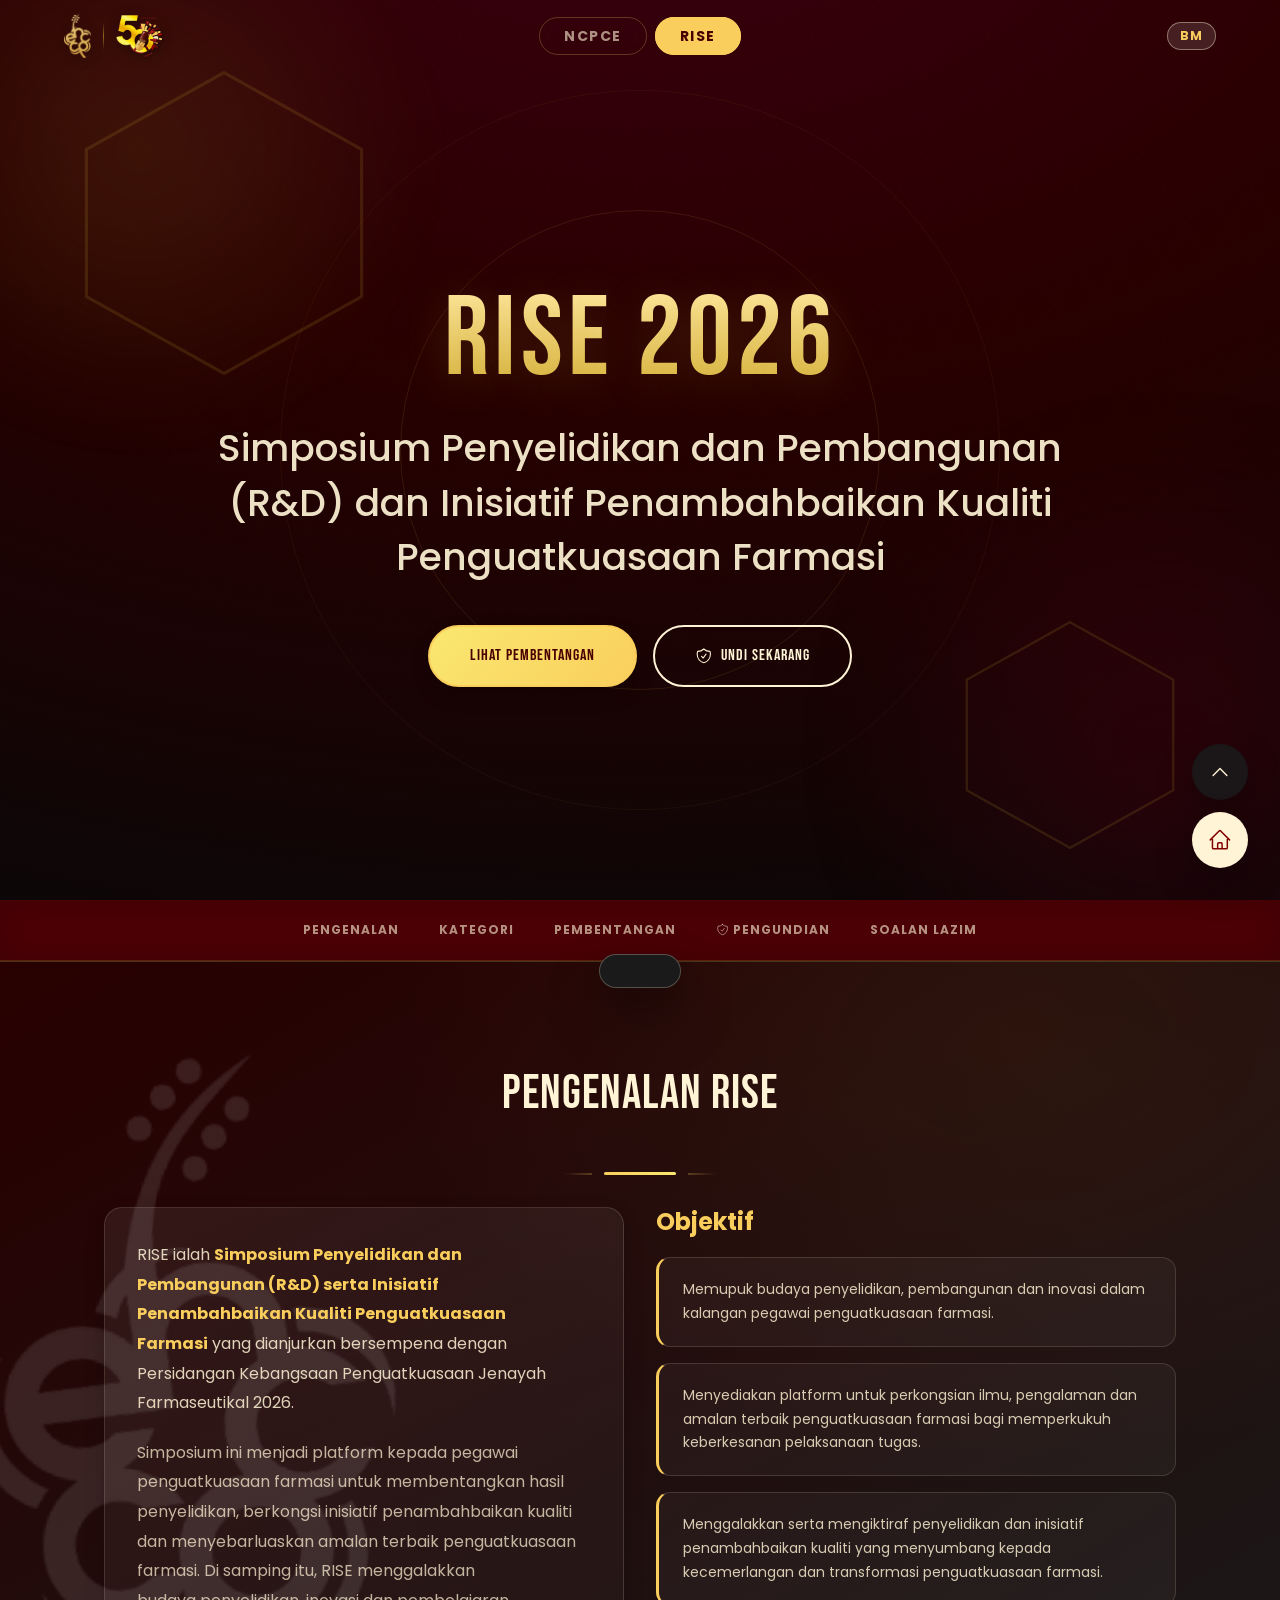
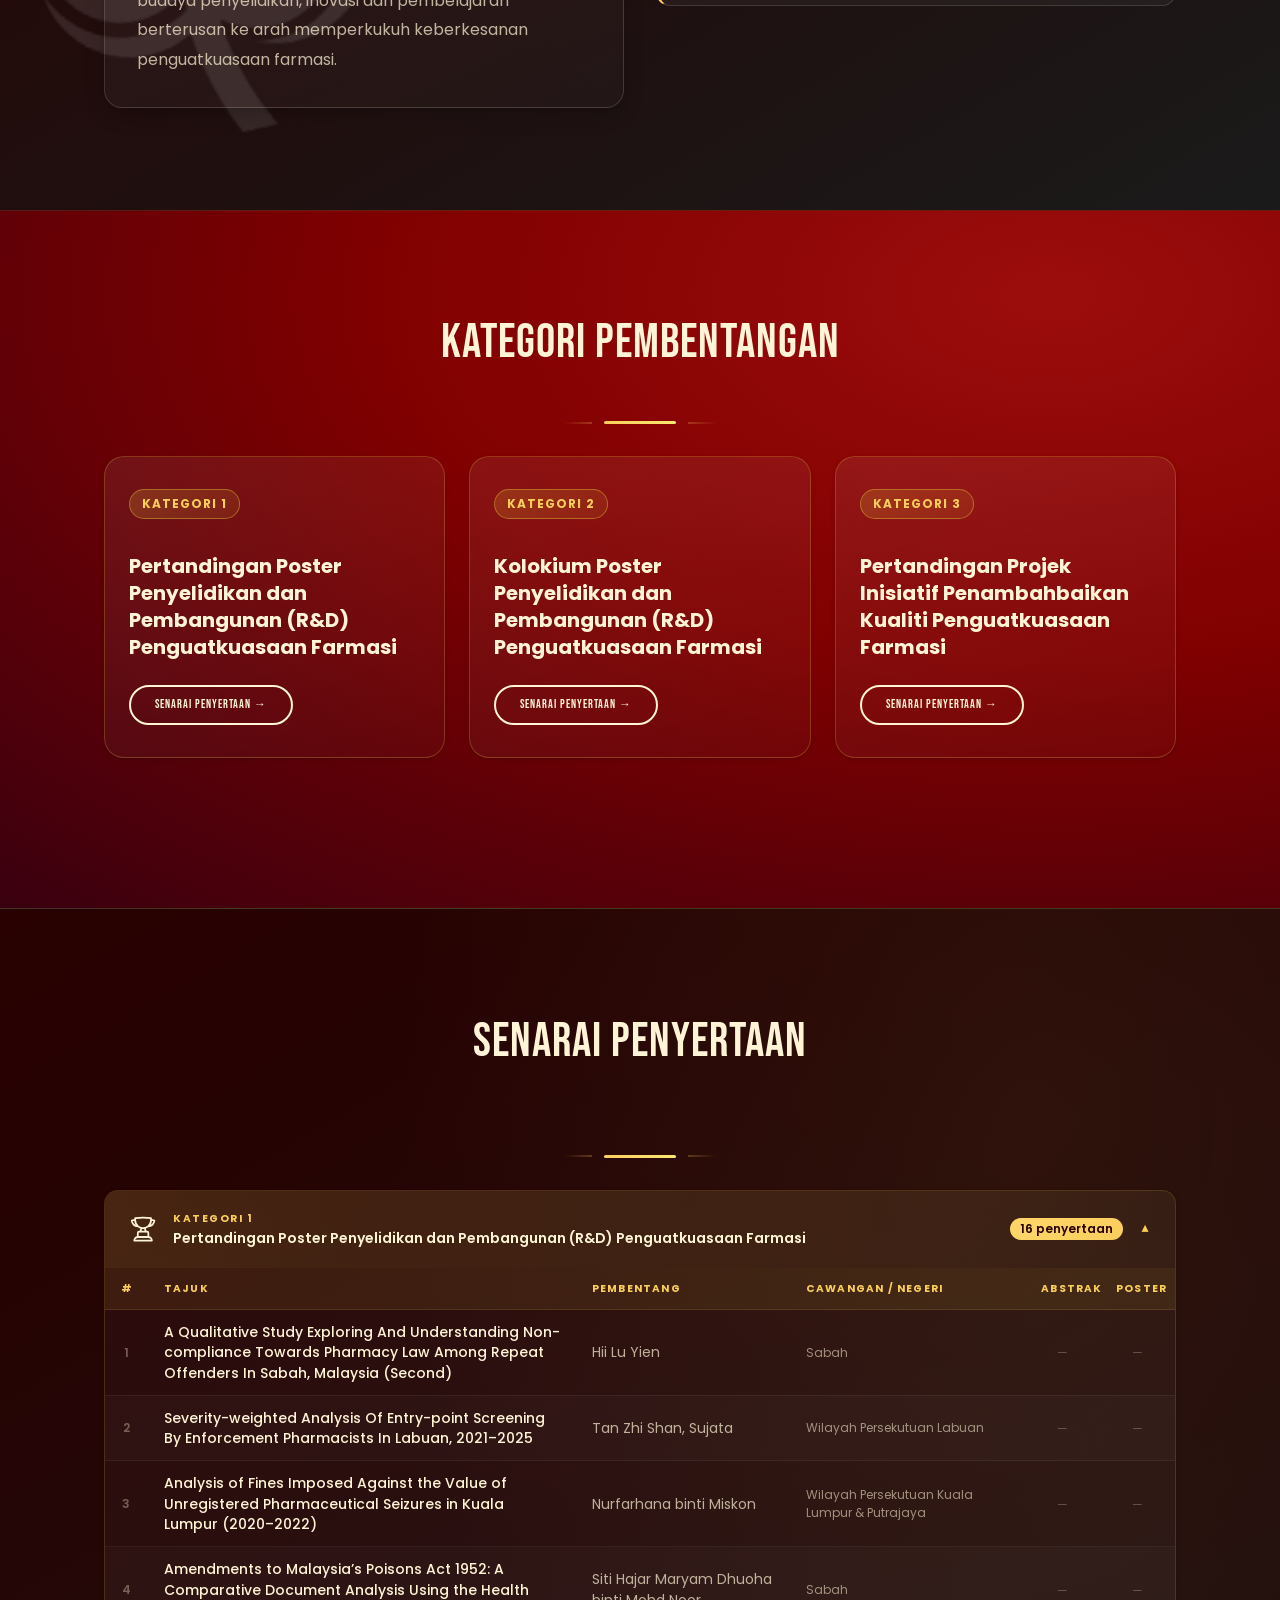
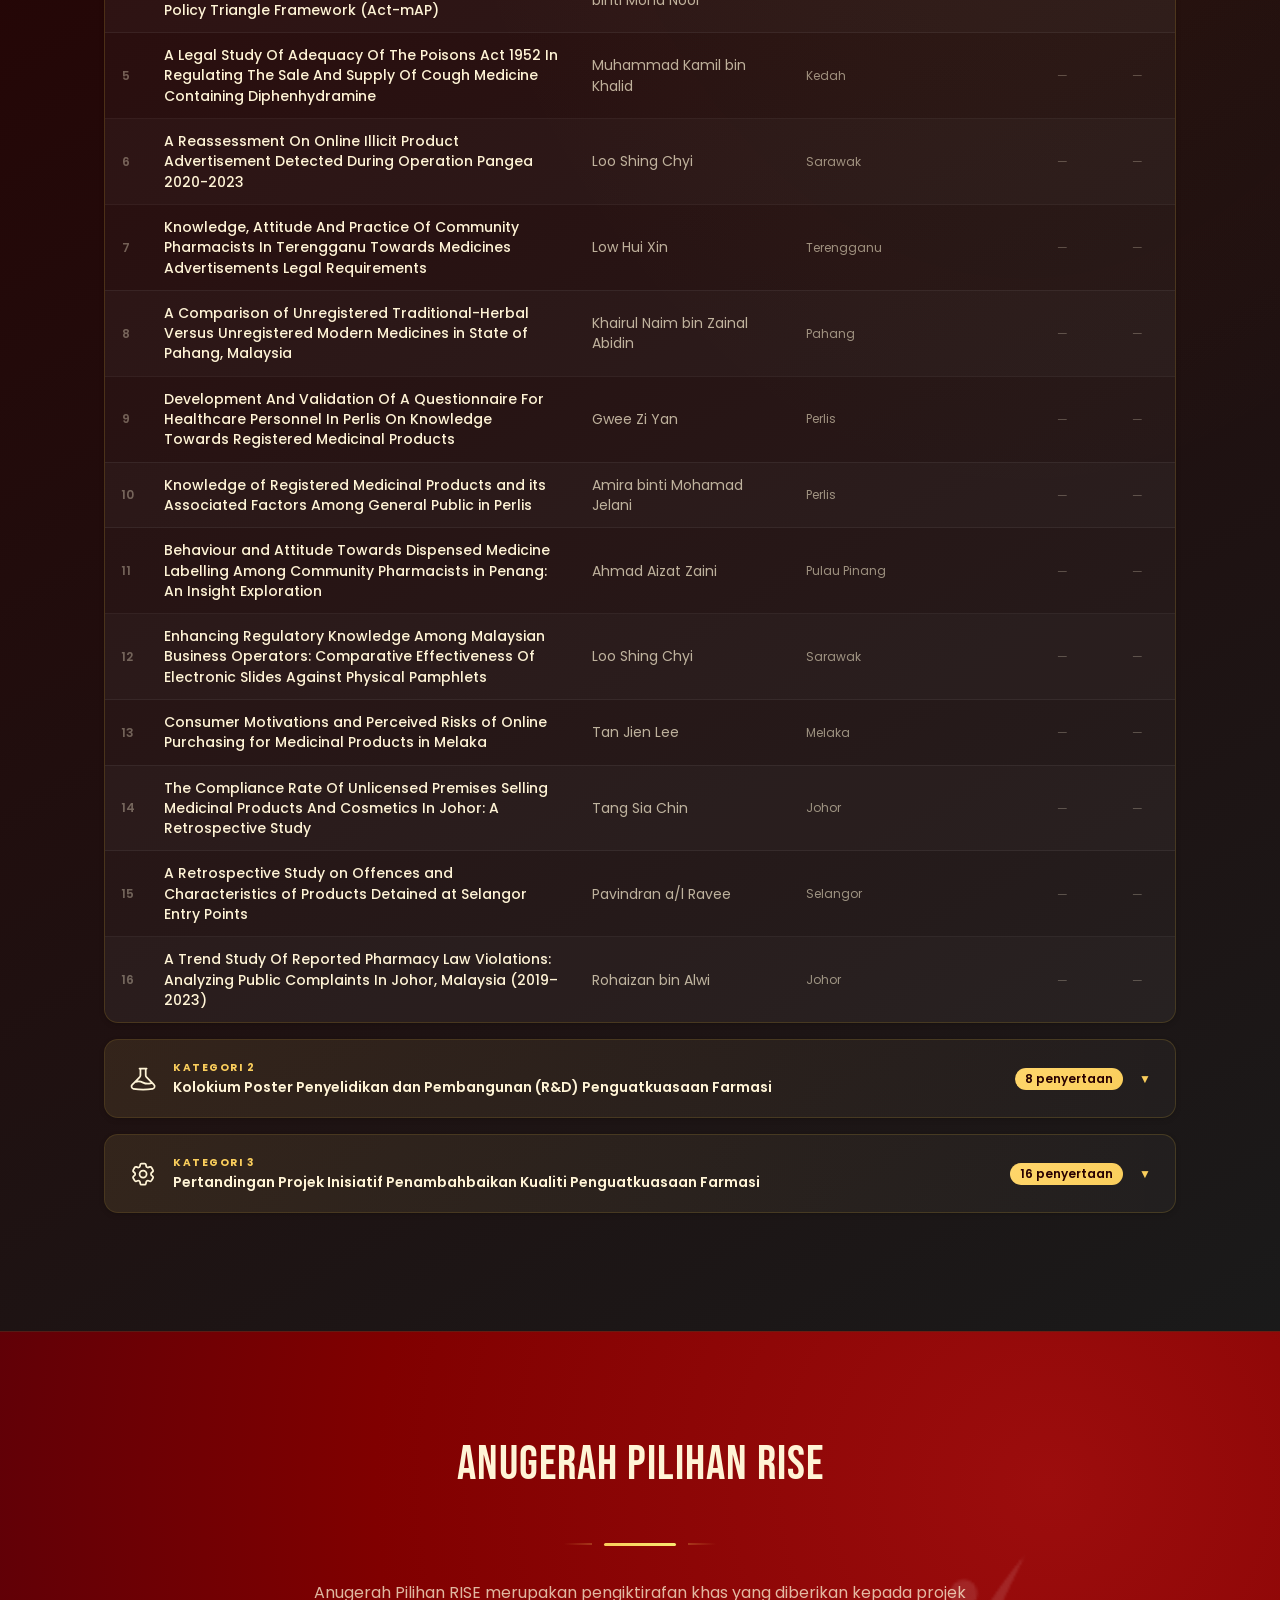
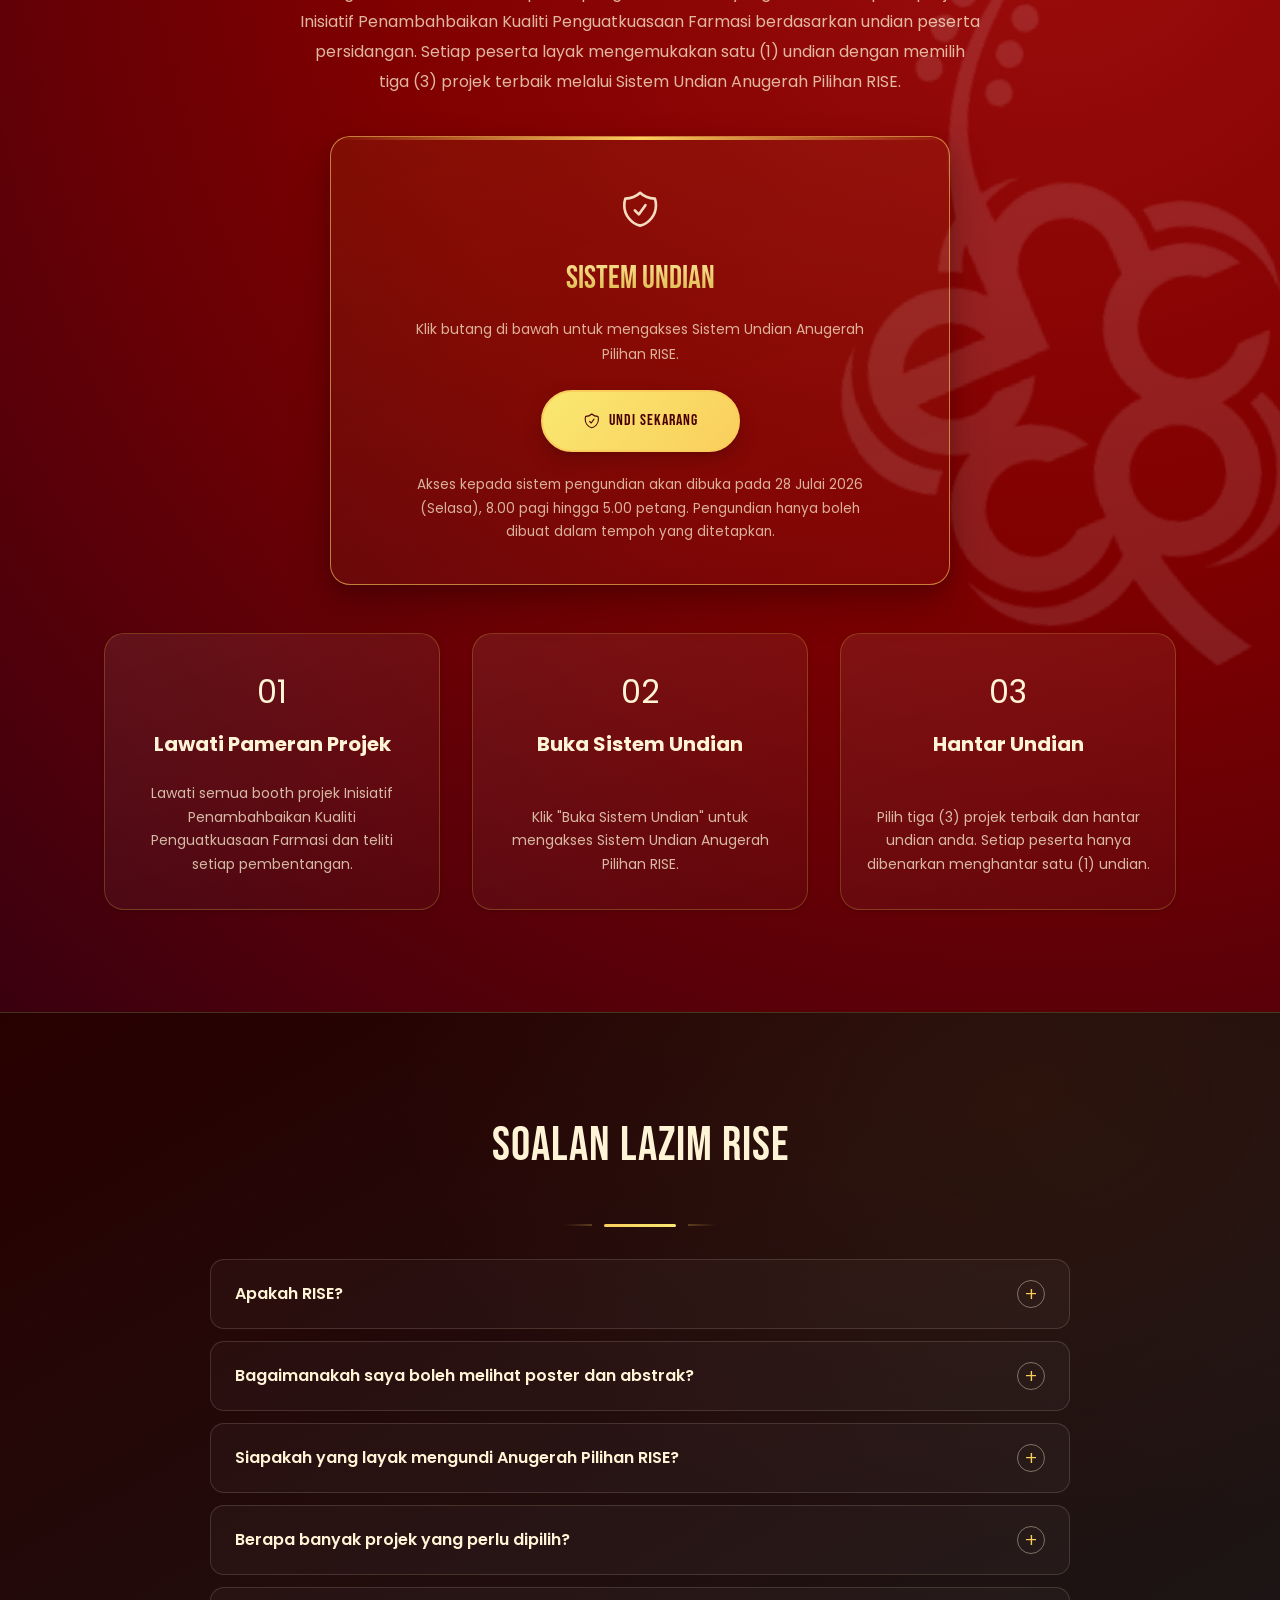
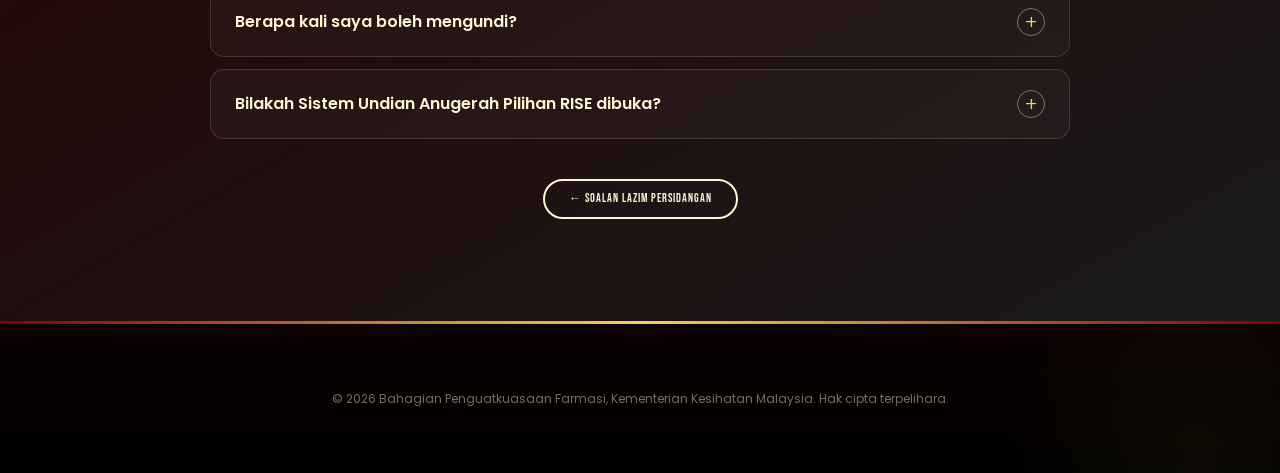
==== rise.html @ 78a0319c "fix(p0): MYT-anchored countdown, config-gated sections, resilient boot with no-JS fallback, absolute" ====
<!DOCTYPE html>
<html lang="ms" data-active-lang="ms" class="no-js">
<head>
  <meta charset="UTF-8">
  <!-- Remove the no-js marker immediately — CSS uses .no-js to force
       reveal-on-scroll content visible when JavaScript never runs. -->
  <script>document.documentElement.classList.remove('no-js');</script>
  <meta name="viewport" content="width=device-width, initial-scale=1.0">
  <meta name="description" content="RISE — Simposium Penyelidikan dan Pembangunan (R&D) dan Inisiatif Penambahbaikan Kualiti Penguatkuasaan Farmasi. Portal rasmi penyertaan poster, kolokium dan QIP bagi PKPJF 2026.">
  <meta name="theme-color" content="#280000">

  <!-- Open Graph -->
  <meta property="og:type"        content="website">
  <meta property="og:title"       content="RISE Symposium 2026 — PKPJF">
  <meta property="og:description" content="R&D and Quality Improvement Initiatives Symposium for Pharmacy Enforcement — Persidangan Kebangsaan Penguatkuasaan Jenayah Farmaseutikal 2026">
  <!-- og:image / og:url MUST be absolute URLs (relative paths are ignored
       by WhatsApp / Facebook / Telegram scrapers). -->
  <meta property="og:image"       content="https://kanuar2512.github.io/ncpce2026/assets/img/og-image.jpg">
  <meta property="og:image:width" content="1200">
  <meta property="og:image:height" content="630">
  <meta property="og:url"         content="https://kanuar2512.github.io/ncpce2026/rise.html">

  <!-- Bilingual page title -->
  <title
    data-title-ms="RISE Symposium 2026 | PKPJF — Penguatkuasaan Jenayah Farmaseutikal"
    data-title-en="RISE Symposium 2026 | PKPJF — Pharmaceutical Crime Enforcement"
  >RISE Symposium 2026 | PKPJF</title>

  <link rel="preconnect" href="https://fonts.googleapis.com">
  <link rel="preconnect" href="https://fonts.gstatic.com" crossorigin>
  <link rel="stylesheet" href="assets/css/main.css?v=4">
  <link rel="icon" type="image/png" href="assets/img/logo.png">

  <!-- RISE-specific styles are consolidated in main.css (section 29) -->
</head>

<body>

<!-- ============================================================
     NAVIGATION (same as index.html)
     ============================================================ -->
<header>
  <nav class="navbar" id="navbar" role="navigation" aria-label="Navigasi utama">
    <div class="navbar__inner">

      <a href="index.html" class="navbar__brand" aria-label="Persidangan Penguatkuasaan Jenayah Farmaseutikal &amp; Jubli Emas 50 Tahun Penguatkuasaan Farmasi — kembali ke laman utama">
        <img class="navbar__logo navbar__logo--conf" src="assets/img/logo-persidangan-gold.png" alt="Logo Persidangan Penguatkuasaan Jenayah Farmaseutikal">
        <span class="navbar__brand-sep" aria-hidden="true"></span>
        <img class="navbar__logo navbar__logo--jubli" src="assets/img/logo-50tahun-mark.png" alt="Logo Jubli Emas 50 Tahun Penguatkuasaan Farmasi">
      </a>

      <!-- Two top-level tabs — RISE active -->
      <ul class="navbar__links navbar__tabs" role="list">
        <li>
          <a href="index.html" class="nav-tab" id="tab-conference">NCPCE</a>
        </li>
        <li>
          <a href="rise.html" class="nav-tab nav-tab--active nav-rise" id="tab-rise">RISE</a>
        </li>
      </ul>

      <div class="navbar__controls">
        <button class="lang-toggle" aria-label="Tukar ke Bahasa Inggeris">
          <span class="lang-toggle__active-ms" style="color:var(--clr-gold)">BM</span>
          <span class="lang-toggle__separator">/</span>
          <span class="lang-toggle__active-en">EN</span>
        </button>
        <button
          class="navbar__hamburger"
          id="hamburger"
          aria-label="Buka menu"
          aria-expanded="false"
          aria-controls="nav-drawer"
        >
          <span></span><span></span><span></span>
        </button>
      </div>

    </div>
  </nav>

  <!-- Mobile Drawer -->
  <div class="navbar__drawer" id="nav-drawer" role="menu">
    <a href="index.html" role="menuitem">
      ← <span data-lang="ms">Laman Utama Persidangan</span>
      <span data-lang="en">Main Conference Site</span>
    </a>
    <a href="#rise-intro" role="menuitem">
      <span data-lang="ms">Pengenalan</span>
      <span data-lang="en">Overview</span>
    </a>
    <a href="#rise-categories" role="menuitem">
      <span data-lang="ms">Kategori</span>
      <span data-lang="en">Categories</span>
    </a>
    <a href="#rise-gallery" role="menuitem">
      <span data-lang="ms">Pembentangan</span>
      <span data-lang="en">Presentations</span>
    </a>
    <a href="#rise-faq" role="menuitem">
      <span data-lang="ms">Soalan Lazim</span>
      <span data-lang="en">FAQ</span>
    </a>
    <a href="#rise-voting" role="menuitem">
      <span data-lang="ms">Pengundian</span>
      <span data-lang="en">Voting</span>
    </a>

    <button class="lang-toggle" style="align-self:flex-start; margin-top:0.5rem;">
      <span class="lang-toggle__active-ms" style="color:var(--clr-gold)">BM</span>
      <span class="lang-toggle__separator">/</span>
      <span class="lang-toggle__active-en">EN</span>
    </button>
  </div>
</header>

<main>

<!-- ============================================================
     RISE HERO
     ============================================================ -->
<section class="rise-hero" id="rise-home" aria-label="RISE Symposium">

  <!-- Cinematic animated background (decorative) -->
  <div class="hero__fx" aria-hidden="true">
    <div class="fx-glow fx-glow--a"></div>
    <div class="fx-glow fx-glow--b"></div>
    <div class="fx-mesh"></div>
    <svg class="fx-hex fx-hex--1" viewBox="0 0 100 100"><polygon points="50,3 93,27 93,73 50,97 7,73 7,27"/></svg>
    <svg class="fx-hex fx-hex--2" viewBox="0 0 100 100"><polygon points="50,3 93,27 93,73 50,97 7,73 7,27"/></svg>
    <div class="fx-particles">
      <span></span><span></span><span></span><span></span><span></span><span></span>
      <span></span><span></span><span></span><span></span><span></span><span></span>
    </div>
  </div>

  <div class="reveal">

    <!-- RISE title -->
    <h1 class="rise-hero__title">RISE 2026</h1>

    <!-- Full symposium name (prominent subheading) -->
    <p class="rise-hero__conf">
      <span data-lang="ms">Simposium Penyelidikan dan Pembangunan (R&amp;D) dan Inisiatif Penambahbaikan Kualiti Penguatkuasaan Farmasi</span>
      <span data-lang="en">R&amp;D and Quality Improvement Initiatives Symposium for Pharmacy Enforcement</span>
    </p>

    <!-- CTA buttons -->
    <div class="hero__cta">
      <a href="#rise-gallery" class="btn btn--gold">
        <span data-lang="ms">Lihat Pembentangan</span>
        <span data-lang="en">View Presentations</span>
      </a>
      <a href="#rise-voting" class="btn btn--outline">
        <svg class="hicon" viewBox="0 0 24 24" fill="none" stroke="currentColor" stroke-width="1.5" stroke-linecap="round" stroke-linejoin="round" aria-hidden="true" focusable="false"><path d="M9 12.75L11.25 15 15 9.75m-3-7.036A11.959 11.959 0 013.598 6 11.99 11.99 0 003 9.749c0 5.592 3.824 10.29 9 11.623 5.176-1.332 9-6.03 9-11.622 0-1.31-.21-2.571-.598-3.751h-.152c-3.196 0-6.1-1.248-8.25-3.285z"/></svg>
        <span data-lang="ms">Undi Sekarang</span>
        <span data-lang="en">Vote Now</span>
      </a>
    </div>
  </div>

</section>


<!-- ============================================================
     RISE SUB-NAVIGATION
     ============================================================ -->
<nav class="rise-subnav" aria-label="RISE navigation">
  <div class="rise-subnav__progress" id="rise-progress" aria-hidden="true"></div>
  <a href="#rise-intro">
    <span data-lang="ms">Pengenalan</span>
    <span data-lang="en">Overview</span>
  </a>
  <a href="#rise-categories">
    <span data-lang="ms">Kategori</span>
    <span data-lang="en">Categories</span>
  </a>
  <a href="#rise-gallery">
    <span data-lang="ms">Pembentangan</span>
    <span data-lang="en">Presentations</span>
  </a>
  <a href="#rise-voting">
    <svg class="hicon" viewBox="0 0 24 24" fill="none" stroke="currentColor" stroke-width="1.5" stroke-linecap="round" stroke-linejoin="round" aria-hidden="true" focusable="false"><path d="M9 12.75L11.25 15 15 9.75m-3-7.036A11.959 11.959 0 013.598 6 11.99 11.99 0 003 9.749c0 5.592 3.824 10.29 9 11.623 5.176-1.332 9-6.03 9-11.622 0-1.31-.21-2.571-.598-3.751h-.152c-3.196 0-6.1-1.248-8.25-3.285z"/></svg>
    <span data-lang="ms">Pengundian</span>
    <span data-lang="en">Voting</span>
  </a>
  <a href="#rise-faq">
    <span data-lang="ms">Soalan Lazim</span>
    <span data-lang="en">FAQ</span>
  </a>
</nav>




<!-- ============================================================
     SECTION 1 — ABOUT RISE
     ============================================================ -->
<section id="rise-intro" class="section bg-rise" aria-labelledby="rise-intro-heading">
  <div class="container">

    <h2 class="section-title" id="rise-intro-heading">
      <span data-lang="ms">Pengenalan RISE</span>
      <span data-lang="en">RISE Overview</span>
    </h2>
    <div class="divider"></div>

    <div class="grid-2 reveal rise-intro">

      <div class="rise-intro__lead">
        <p class="rise-intro__text">
          <span data-lang="ms">RISE ialah <strong>Simposium Penyelidikan dan Pembangunan (R&amp;D) serta Inisiatif Penambahbaikan Kualiti Penguatkuasaan Farmasi</strong> yang dianjurkan bersempena dengan Persidangan Kebangsaan Penguatkuasaan Jenayah Farmaseutikal 2026.</span>
          <span data-lang="en">RISE is the <strong>Research &amp; Development (R&amp;D) and Quality Improvement Initiatives Symposium for Pharmacy Enforcement</strong>, organised in conjunction with the National Conference on Pharmaceutical Crime Enforcement 2026.</span>
        </p>
        <p class="rise-intro__text rise-intro__text--muted">
          <span data-lang="ms">Simposium ini menjadi platform kepada pegawai penguatkuasaan farmasi untuk membentangkan hasil penyelidikan, berkongsi inisiatif penambahbaikan kualiti dan menyebarluaskan amalan terbaik penguatkuasaan farmasi. Di samping itu, RISE menggalakkan budaya penyelidikan, inovasi dan pembelajaran berterusan ke arah memperkukuh keberkesanan penguatkuasaan farmasi.</span>
          <span data-lang="en">The symposium serves as a platform for pharmacy enforcement officers to present research findings, share quality improvement initiatives, and promote best practices in pharmacy enforcement. It also fosters a culture of research, innovation and continuous learning to strengthen the effectiveness of pharmacy enforcement.</span>
        </p>
      </div>

      <div>
        <h3 class="rise-intro__obj-title">
          <span data-lang="ms">Objektif</span>
          <span data-lang="en">Objectives</span>
        </h3>
        <ol class="rise-objectives" role="list">
          <li>
            <p>
              <span data-lang="ms">Memupuk budaya penyelidikan, pembangunan dan inovasi dalam kalangan pegawai penguatkuasaan farmasi.</span>
              <span data-lang="en">To foster a culture of research, development and innovation among pharmacy enforcement officers.</span>
            </p>
          </li>
          <li>
            <p>
              <span data-lang="ms">Menyediakan platform untuk perkongsian ilmu, pengalaman dan amalan terbaik penguatkuasaan farmasi bagi memperkukuh keberkesanan pelaksanaan tugas.</span>
              <span data-lang="en">To provide a platform for sharing knowledge, experience and best practices in pharmacy enforcement to strengthen operational effectiveness.</span>
            </p>
          </li>
          <li>
            <p>
              <span data-lang="ms">Menggalakkan serta mengiktiraf penyelidikan dan inisiatif penambahbaikan kualiti yang menyumbang kepada kecemerlangan dan transformasi penguatkuasaan farmasi.</span>
              <span data-lang="en">To encourage and recognise research and quality improvement initiatives that contribute to excellence and the transformation of pharmacy enforcement.</span>
            </p>
          </li>
        </ol>
      </div>
    </div>

  </div>
</section>


<!-- ============================================================
     SECTION 2 — CATEGORIES
     ============================================================ -->
<section id="rise-categories" class="section bg-maroon-deep" aria-labelledby="rise-cat-heading">
  <div class="container">

    <h2 class="section-title" id="rise-cat-heading">
      <span data-lang="ms">Kategori Pembentangan</span>
      <span data-lang="en">Presentation Categories</span>
    </h2>
    <div class="divider"></div>

    <div id="rise-categories-container"></div>

  </div>
</section>


<!-- ============================================================
     SECTION 3 — POSTER & ABSTRACT GALLERY
     ============================================================ -->
<section id="rise-gallery" class="section bg-rise" aria-labelledby="rise-gallery-heading">
  <div class="container">

    <h2 class="section-title" id="rise-gallery-heading">
      <span data-lang="ms">Senarai Penyertaan</span>
      <span data-lang="en">Accepted Entries</span>
    </h2>
    <!-- Dynamic subtitle — full category name, updated by JS -->
    <p id="rise-gallery-subtitle" style="color:rgba(var(--clr-cream-rgb),0.7); font-size:var(--fs-md); text-align:center; margin-top:calc(var(--sp-2) * -1); margin-bottom:var(--sp-4); line-height:1.6; min-height:1.5em;"></p>
    <div class="divider"></div>

    <!-- Rendered by renderRiseGallery() — all categories, with filter tabs -->
    <div id="rise-gallery-container" class="reveal"></div>

  </div>
</section>


<!-- ============================================================
     SECTION 5 — VOTING
     ============================================================ -->
<section id="rise-voting" class="section bg-maroon-deep" aria-labelledby="rise-voting-heading">
  <div class="container">

    <h2 class="section-title" id="rise-voting-heading">
      <span data-lang="ms">Anugerah Pilihan RISE</span>
      <span data-lang="en">RISE Choice Award</span>
    </h2>
    <div class="divider"></div>

    <!-- Context blurb -->
    <div class="reveal" style="text-align:center; max-width:680px; margin:0 auto var(--sp-10);">
      <p style="color:rgba(var(--clr-cream-rgb),0.75); font-size:var(--fs-base); line-height:1.85;">
        <span data-lang="ms">Anugerah Pilihan RISE merupakan pengiktirafan khas yang diberikan kepada projek Inisiatif Penambahbaikan Kualiti Penguatkuasaan Farmasi berdasarkan undian peserta persidangan. Setiap peserta layak mengemukakan satu (1) undian dengan memilih tiga (3) projek terbaik melalui Sistem Undian Anugerah Pilihan RISE.</span>
        <span data-lang="en">The RISE Choice Award is a special recognition given to Quality Improvement Initiative projects based on votes from conference participants. Each participant may submit one (1) vote by selecting three (3) best projects through the RISE Choice Award Voting System.</span>
      </p>
    </div>

    <!-- Voting button / stub — rendered by renderVoting() -->
    <div id="rise-voting-container" class="reveal"></div>

    <!-- How it works -->
    <div class="grid-3 reveal" style="margin-top:var(--sp-12);">
      <div class="rise-cat-card" style="text-align:center;">
        <div style="font-size:2rem; margin-bottom:var(--sp-3);">01</div>
        <div class="rise-cat-card__title">
          <span data-lang="ms">Lawati Pameran Projek</span>
          <span data-lang="en">Visit Project Exhibition</span>
        </div>
        <p class="rise-cat-card__desc">
          <span data-lang="ms">Lawati semua booth projek Inisiatif Penambahbaikan Kualiti Penguatkuasaan Farmasi dan teliti setiap pembentangan.</span>
          <span data-lang="en">Visit all Quality Improvement Initiative project booths and review each presentation.</span>
        </p>
      </div>
      <div class="rise-cat-card" style="text-align:center;">
        <div style="font-size:2rem; margin-bottom:var(--sp-3);">02</div>
        <div class="rise-cat-card__title">
          <span data-lang="ms">Buka Sistem Undian</span>
          <span data-lang="en">Open Voting System</span>
        </div>
        <p class="rise-cat-card__desc">
          <span data-lang="ms">Klik "Buka Sistem Undian" untuk mengakses Sistem Undian Anugerah Pilihan RISE.</span>
          <span data-lang="en">Click "Open Voting System" to access the RISE Choice Award Voting System.</span>
        </p>
      </div>
      <div class="rise-cat-card" style="text-align:center;">
        <div style="font-size:2rem; margin-bottom:var(--sp-3);">03</div>
        <div class="rise-cat-card__title">
          <span data-lang="ms">Hantar Undian</span>
          <span data-lang="en">Submit Your Vote</span>
        </div>
        <p class="rise-cat-card__desc">
          <span data-lang="ms">Pilih tiga (3) projek terbaik dan hantar undian anda. Setiap peserta hanya dibenarkan menghantar satu (1) undian.</span>
          <span data-lang="en">Select three (3) best projects and submit your vote. Each participant may only submit one (1) vote.</span>
        </p>
      </div>
    </div>

  </div>
</section>


<!-- ============================================================
     SECTION 6 — FAQ
     ============================================================ -->
<section id="rise-faq" class="section bg-rise" aria-labelledby="rise-faq-heading">
  <div class="container">

    <h2 class="section-title" id="rise-faq-heading">
      <span data-lang="ms">Soalan Lazim RISE</span>
      <span data-lang="en">RISE FAQ</span>
    </h2>
    <div class="divider"></div>

    <div id="rise-faq-container" class="reveal"></div>

    <div style="text-align:center; margin-top:var(--sp-10);">
      <a href="index.html#faq" class="btn btn--outline btn--sm">
        <span data-lang="ms">← Soalan Lazim Persidangan</span>
        <span data-lang="en">← Conference FAQ</span>
      </a>
    </div>

  </div>
</section>

</main>


<!-- ============================================================
     FOOTER (same as index.html)
     ============================================================ -->
<footer class="footer" role="contentinfo">
  <div class="container">

    <!-- Bottom bar -->
    <div class="footer__bottom footer__bottom--solo">
      <p class="footer__copy">
        &copy; 2026
        <span data-lang="ms">Bahagian Penguatkuasaan Farmasi, Kementerian Kesihatan Malaysia. Hak cipta terpelihara.</span>
        <span data-lang="en">Pharmacy Enforcement Division, Ministry of Health Malaysia. All rights reserved.</span>
      </p>
    </div>

  </div>
</footer>


<!-- FAB Group -->
<div class="fab-group" role="group" aria-label="Butang tindakan pantas">
  <button class="fab-btn fab-btn--top" aria-label="Kembali ke atas">
    <svg class="hicon" viewBox="0 0 24 24" fill="none" stroke="currentColor" stroke-width="1.5" stroke-linecap="round" stroke-linejoin="round" aria-hidden="true" focusable="false"><path d="M4.5 15.75l7.5-7.5 7.5 7.5"/></svg>
  </button>
  <a href="index.html" class="fab-btn fab-btn--contact" aria-label="Kembali ke laman persidangan" style="text-decoration:none; font-size:1.35rem;"><svg class="hicon" viewBox="0 0 24 24" fill="none" stroke="currentColor" stroke-width="1.5" stroke-linecap="round" stroke-linejoin="round" aria-hidden="true" focusable="false"><path d="M2.25 12l8.954-8.955c.44-.439 1.152-.439 1.591 0L21.75 12M4.5 9.75v10.125c0 .621.504 1.125 1.125 1.125H9.75v-4.875c0-.621.504-1.125 1.125-1.125h2.25c.621 0 1.125.504 1.125 1.125V21h4.125c.621 0 1.125-.504 1.125-1.125V9.75M8.25 21h8.25"/></svg></a>
</div>

<!-- Toast -->
<div id="cmip-toast" class="toast" role="status" aria-live="polite"></div>


<!-- ============================================================
     SCRIPTS — ES Modules
     ============================================================ -->
<script type="module">
  import { initLang }       from './assets/js/lang.js?v=4';
  import {
    initScrollReveal,
    initNav,
    initNavDrawer,
    initBackToTop,
    renderRiseCategories,
    renderRiseGallery,
    renderFaq,
    renderVoting,
  } from './assets/js/ui.js?v=4';

  /* ── 1. Language first ── */
  initLang();

  /* ── 2. UI components ── */
  initNav();
  initNavDrawer();
  initBackToTop();
  initScrollReveal();

  /* ── 3. RISE sub-nav active state ── */
  const riseSubLinks = document.querySelectorAll('.rise-subnav a');
  const riseSections = document.querySelectorAll('section[id^="rise-"]');

  const riseObserver = new IntersectionObserver(
    entries => entries.forEach(e => {
      if (e.isIntersecting) {
        const id = e.target.id;
        riseSubLinks.forEach(a => {
          a.classList.toggle('active', a.getAttribute('href') === `#${id}`);
        });
      }
    }),
    // Activation line at the viewport centre: whichever section crosses the
    // middle is active. A fixed visibility threshold (e.g. 0.4) fails for
    // sections taller than ~2.5× the viewport (e.g. the gallery / accepted
    // entries), which can never be 40% visible and so never highlight.
    { rootMargin: '-50% 0px -50% 0px', threshold: 0 }
  );
  riseSections.forEach(s => riseObserver.observe(s));

  /* ── 3b. Scroll-progress bar in the RISE sub-nav ── */
  const riseProgress = document.getElementById('rise-progress');
  if (riseProgress) {
    const updRiseProgress = () => {
      const d = document.documentElement;
      const max = d.scrollHeight - d.clientHeight;
      riseProgress.style.width = (max > 0 ? (d.scrollTop / max) * 100 : 0).toFixed(2) + '%';
    };
    updRiseProgress();
    window.addEventListener('scroll', updRiseProgress, { passive: true });
    window.addEventListener('resize', updRiseProgress);
  }

  /* ── 4. Data renders ── */
  renderRiseCategories('rise-categories-container');
  renderRiseGallery('rise-gallery-container');
  renderFaq('rise-faq-container', 'rise');
  renderVoting('rise-voting-container');
</script>

</body>
</html>
---- assets/css/main.css ----
/**
 * main.css — CMIP Design Foundation
 * Persidangan Kebangsaan Penguatkuasaan Jenayah Farmaseutikal 2026
 * Bahagian Penguatkuasaan Farmasi, Kementerian Kesihatan Malaysia
 *
 * Table of Contents:
 *  1. Google Fonts Import
 *  2. @font-face — Sugo Pro Display
 *  3. Design Tokens (CSS Custom Properties)
 *  4. Reset & Base
 *  5. Typography
 *  6. Bilingual Toggle (BM / EN)
 *  7. Layout Utilities
 *  8. Navigation
 *  9. Hero Section
 * 10. Countdown
 * 11. Buttons
 * 12. Section Wrappers & Backgrounds
 * 13. Cards — Speaker, Poster, Download
 * 14. Programme / Agenda Tabs
 * 15. Awards Tabs
 * 16. FAQ Accordion
 * 17. Gallery Grid
 * 18. Sponsors Grid
 * 19. Venue Section
 * 20. Contact Section
 * 21. RISE Module
 * 22. Toast Notification
 * 23. FAB & Back-to-Top
 * 24. Footer
 * 25. Reveal Animations
 * 26. Responsive — Mobile First
 */


/* ============================================================
   1. GOOGLE FONTS IMPORT
   ============================================================ */
@import url('https://fonts.googleapis.com/css2?family=Bebas+Neue&family=Poppins:ital,wght@0,300;0,400;0,500;0,600;0,700;0,800;1,400&display=swap');


/* ============================================================
   2. DISPLAY FONT — Bebas Neue (Google Fonts, free)
   Replaces trial version of Sugo Pro Display
   ============================================================ */


/* ============================================================
   3. DESIGN TOKENS
   ============================================================ */
:root {
  /* — Colour Palette (official conference branding) — */
  --clr-primary:       #800000;   /* Deep Maroon — primary brand */
  --clr-primary-dark:  #4a0000;   /* Dark Maroon — hover / deep sections */
  --clr-primary-deep:  #280000;   /* Deepest Maroon — RISE module */
  --clr-charcoal:      #1A1A1A;   /* Dark Charcoal — alternate dark bg */
  --clr-cream:         #FFF4D6;   /* Cream — primary light text / accent */
  --clr-gold:          #FACE5C;   /* Gold — RISE / hero accent */
  --clr-gold-bright:   #F9E871;   /* Bright Gold — highlights */
  --clr-white:         #FFFFFF;
  --clr-black:         #000000;

  /* RGB versions for rgba() usage */
  --clr-primary-rgb:   128, 0, 0;
  --clr-charcoal-rgb:  26, 26, 26;
  --clr-cream-rgb:     255, 244, 214;

  /* — Text Colours — */
  --txt-on-dark:       var(--clr-cream);
  --txt-on-light:      var(--clr-primary);
  --txt-body-dark:     #2a2a2a;
  --txt-muted:         #666666;

  /* — Typography — */
  --font-display:      'Bebas Neue', sans-serif;
  --font-body:         'Poppins', sans-serif;

  --fs-xs:    0.75rem;   /*  12px */
  --fs-sm:    0.875rem;  /*  14px */
  --fs-base:  1rem;      /*  16px */
  --fs-md:    1.125rem;  /*  18px */
  --fs-lg:    1.25rem;   /*  20px */
  --fs-xl:    1.5rem;    /*  24px */
  --fs-2xl:   2rem;      /*  32px */
  --fs-3xl:   2.5rem;    /*  40px */
  --fs-4xl:   3rem;      /*  48px */
  --fs-hero:  clamp(2.5rem, 6vw, 4.5rem);
  --fs-title: clamp(1.8rem, 4vw, 3rem);

  /* — Spacing Scale — */
  --sp-1:   0.25rem;
  --sp-2:   0.5rem;
  --sp-3:   0.75rem;
  --sp-4:   1rem;
  --sp-5:   1.25rem;
  --sp-6:   1.5rem;
  --sp-7:   1.75rem;
  --sp-8:   2rem;
  --sp-10:  2.5rem;
  --sp-12:  3rem;
  --sp-16:  4rem;
  --sp-20:  5rem;
  --sp-24:  6rem;

  /* — Layout — */
  --container-max:  1200px;
  --container-pad:  5%;
  --nav-height:     72px;

  /* — Border Radius — */
  --radius-sm:   8px;
  --radius-md:   14px;
  --radius-lg:   20px;
  --radius-xl:   30px;
  --radius-2xl:  40px;
  --radius-full: 9999px;

  /* — Shadows — layered & softly tinted for a premium, realistic depth — */
  --shadow-sm:   0 1px 2px rgba(0,0,0,0.10), 0 2px 6px rgba(0,0,0,0.08);
  --shadow-md:   0 2px 6px rgba(0,0,0,0.10), 0 8px 20px rgba(0,0,0,0.16);
  --shadow-lg:   0 6px 16px rgba(0,0,0,0.14), 0 18px 40px rgba(0,0,0,0.22);
  --shadow-xl:   0 12px 28px rgba(0,0,0,0.20), 0 30px 60px rgba(0,0,0,0.32);
  /* Coloured accent glows — used for hover states on branded elements */
  --shadow-gold: 0 10px 30px rgba(250, 206, 92, 0.28);
  --shadow-maroon: 0 12px 34px rgba(128, 0, 0, 0.30);

  /* — Surfaces & borders (subtle, additive helpers) — */
  --surface-1:      rgba(255, 255, 255, 0.05);
  --surface-2:      rgba(255, 255, 255, 0.08);
  --surface-hover:  rgba(255, 255, 255, 0.12);
  --border-subtle:  rgba(255, 244, 214, 0.14);
  --border-strong:  rgba(255, 244, 214, 0.32);
  --ring:           0 0 0 3px rgba(250, 206, 92, 0.55);

  /* — Cinematic depth palette (Stage 2 backgrounds / FX) — */
  --bg-deep-1: #5A0015;
  --bg-deep-2: #3A000F;
  --bg-deep-3: #220008;
  --gold-1:    #D4AF37;
  --gold-2:    #FFD66B;
  --gold-3:    #FFE8A0;

  /* — Transitions — */
  --ease:        cubic-bezier(0.165, 0.84, 0.44, 1);
  --ease-out:    cubic-bezier(0.22, 1, 0.36, 1);
  --ease-spring: cubic-bezier(0.34, 1.56, 0.64, 1);
  --transition:  all 0.35s var(--ease);
  --transition-fast: all 0.18s var(--ease-out);

  /* — Section padding shorthand — */
  --section-py: clamp(4rem, 8vw, 7rem);

  /* — Anchor scroll offset so sections clear the fixed navbar — */
  --scroll-offset: calc(var(--nav-height) + 1.25rem);
}


/* ============================================================
   4. RESET & BASE
   ============================================================ */
*,
*::before,
*::after {
  box-sizing: border-box;
  margin: 0;
  padding: 0;
}

html {
  scroll-behavior: smooth;
  scroll-padding-top: var(--scroll-offset);
  -webkit-text-size-adjust: 100%;
  text-size-adjust: 100%;
  font-size: 16px;
}

body {
  font-family: var(--font-body);
  font-weight: 400;
  line-height: 1.65;
  color: var(--txt-on-dark);
  background-color: var(--clr-primary);
  overflow-x: hidden;
  -webkit-font-smoothing: antialiased;
  -moz-osx-font-smoothing: grayscale;
}

img,
video {
  max-width: 100%;
  display: block;
}

a {
  color: inherit;
  text-decoration: none;
}

ul, ol {
  list-style: none;
}

button {
  cursor: pointer;
  font-family: inherit;
  border: none;
  background: none;
}

input,
textarea,
select {
  font-family: inherit;
}

:focus-visible {
  outline: 3px solid var(--clr-gold);
  outline-offset: 3px;
}


/* ============================================================
   5. TYPOGRAPHY
   ============================================================ */

/* Display headings — Sugo Pro Display */
h1, .h1,
.display {
  font-family: var(--font-display);
  font-weight: 400;
  text-transform: uppercase;
  letter-spacing: -0.5px;
  line-height: 1.1;
}

/* Sub-headings — Poppins */
h2, .h2,
h3, .h3,
h4, .h4 {
  font-family: var(--font-body);
  font-weight: 700;
  line-height: 1.25;
}

h1 { font-size: var(--fs-hero); }
h2 { font-size: var(--fs-title); }
h3 { font-size: var(--fs-xl); }
h4 { font-size: var(--fs-lg); }
h5 { font-size: var(--fs-base); font-weight: 600; }

h1, h2, h3, h4, h5, .section-title {
  text-wrap: balance;   /* tidier multi-line headings on modern browsers */
}

p {
  font-size: var(--fs-base);
  line-height: 1.75;
  text-wrap: pretty;    /* avoids typographic orphans */
}

.text-muted     { color: var(--txt-muted); }
.text-cream     { color: var(--clr-cream); }
.text-gold      { color: var(--clr-gold); }
.text-maroon    { color: var(--clr-primary); }
.text-center    { text-align: center; }
.text-uppercase { text-transform: uppercase; }
.letter-wide    { letter-spacing: 2px; }

/* Section title — used across all sections */
.section-title {
  font-family: var(--font-display);
  font-size: var(--fs-title);
  font-weight: 400;
  text-transform: uppercase;
  letter-spacing: 1px;
  color: var(--clr-cream);
  text-align: center;
  margin-bottom: var(--sp-12);
  position: relative;
}

.section-title--dark {
  color: var(--clr-primary);
}

.section-subtitle {
  font-family: var(--font-body);
  font-size: var(--fs-sm);
  font-weight: 600;
  text-transform: uppercase;
  letter-spacing: 3px;
  color: var(--clr-gold);
  margin-bottom: var(--sp-4);
  display: flex;
  align-items: center;
  gap: var(--sp-3);
  width: fit-content;
  margin-inline: auto;
}

/* decorative flanking hairlines */
.section-subtitle::before,
.section-subtitle::after {
  content: '';
  width: 28px;
  height: 1px;
  background: linear-gradient(90deg, transparent, var(--clr-gold));
  flex-shrink: 0;
}
.section-subtitle::after { transform: scaleX(-1); }


/* ============================================================
   6. BILINGUAL TOGGLE — BM / EN
   Default language is BM (Bahasa Malaysia).
   JS adds data-lang="en" to <html> to switch to English.
   ============================================================ */

/* By default, show BM, hide EN */
[data-lang="en"] { display: none; }

/* When html has lang="en" attribute set by lang.js */
html[data-active-lang="en"] [data-lang="ms"] { display: none; }
html[data-active-lang="en"] [data-lang="en"] { display: revert; }

/* Inline spans need inline display, not block */
span[data-lang="en"] { display: none; }
html[data-active-lang="en"] span[data-lang="ms"] { display: none; }
html[data-active-lang="en"] span[data-lang="en"] { display: inline; }

/* Language toggle button */
.lang-toggle {
  display: flex;
  align-items: center;
  gap: var(--sp-1);
  background: rgba(255,255,255,0.12);
  border: 1.5px solid rgba(255, 244, 214, 0.4);
  border-radius: var(--radius-full);
  padding: var(--sp-1) var(--sp-3);
  transition: var(--transition);
  color: var(--clr-cream);
  font-size: var(--fs-xs);
  font-weight: 700;
  letter-spacing: 1px;
  text-transform: uppercase;
  white-space: nowrap;
}

.lang-toggle:hover {
  background: var(--clr-cream);
  color: var(--clr-primary);
  border-color: var(--clr-cream);
}

.lang-toggle__label {
  display: flex;
  align-items: center;
  gap: var(--sp-1);
}

.lang-toggle__separator {
  opacity: 0.4;
  margin: 0 2px;
}

.lang-toggle__active {
  color: var(--clr-gold);
}

html[data-active-lang="en"] .lang-toggle__active-ms { display: none; }
html[data-active-lang="ms"] .lang-toggle__active-en { display: none; }
/* Only one language shows at a time, so the divider would dangle — hide it */
.lang-toggle__separator { display: none; }


/* ============================================================
   7. LAYOUT UTILITIES
   ============================================================ */
.container {
  width: 100%;
  max-width: var(--container-max);
  margin-inline: auto;
  padding-inline: var(--container-pad);
}

.section {
  padding-block: var(--section-py);
}

/* Grid helpers */
.grid-2 {
  display: grid;
  grid-template-columns: repeat(2, 1fr);
  gap: var(--sp-8);
}

.grid-3 {
  display: grid;
  grid-template-columns: repeat(3, 1fr);
  gap: var(--sp-8);
}

.grid-4 {
  display: grid;
  grid-template-columns: repeat(4, 1fr);
  gap: var(--sp-6);
}

.grid-auto {
  display: grid;
  grid-template-columns: repeat(auto-fit, minmax(280px, 1fr));
  gap: var(--sp-8);
}

.flex-center {
  display: flex;
  align-items: center;
  justify-content: center;
}

.flex-between {
  display: flex;
  align-items: center;
  justify-content: space-between;
}

.gap-4  { gap: var(--sp-4); }
.gap-6  { gap: var(--sp-6); }
.gap-8  { gap: var(--sp-8); }

.mt-4  { margin-top: var(--sp-4); }
.mt-8  { margin-top: var(--sp-8); }
.mt-12 { margin-top: var(--sp-12); }
.mb-4  { margin-bottom: var(--sp-4); }
.mb-8  { margin-bottom: var(--sp-8); }

/* Divider */
.divider {
  height: 3px;
  width: 72px;
  background: linear-gradient(90deg, var(--clr-gold), var(--clr-gold-bright));
  border-radius: var(--radius-full);
  margin-inline: auto;
  margin-bottom: var(--sp-8);
  position: relative;
}

.divider::before,
.divider::after {
  content: '';
  position: absolute;
  top: 50%;
  width: 28px;
  height: 1px;
  background: linear-gradient(90deg, transparent, rgba(250, 206, 92, 0.5));
  transform: translateY(-50%);
}

.divider::before { right: 100%; margin-right: var(--sp-3); }
.divider::after  { left: 100%;  margin-left: var(--sp-3); transform: translateY(-50%) scaleX(-1); }


/* ============================================================
   8. NAVIGATION
   ============================================================ */
.navbar {
  position: fixed;
  top: 0;
  left: 0;
  right: 0;
  z-index: 1000;
  height: var(--nav-height);
  display: flex;
  align-items: center;
  padding-inline: var(--container-pad);
  transition: var(--transition);
  background: transparent;
}

.navbar.scrolled {
  background: rgba(var(--clr-primary-rgb), 0.96);
  backdrop-filter: blur(12px);
  -webkit-backdrop-filter: blur(12px);
  box-shadow: 0 4px 24px rgba(0,0,0,0.35);
  border-bottom: 1.5px solid rgba(var(--clr-cream-rgb), 0.2);
}

.navbar__inner {
  display: grid;
  grid-template-columns: 1fr auto 1fr;
  align-items: center;
  width: 100%;
  max-width: var(--container-max);
  margin-inline: auto;
}

/* Logo in nav */
/* Brand lockup — two logos side by side (Persidangan + Jubli 50) */
.navbar__brand {
  display: inline-flex;
  align-items: center;
  gap: 12px;
  flex-shrink: 0;
  justify-self: start;
}

.navbar__logo {
  display: block;
  height: 44px;
  width: auto;
  flex-shrink: 0;
  transition: transform 0.3s var(--ease-out), filter 0.3s var(--ease-out);
  filter: drop-shadow(0 2px 6px rgba(0, 0, 0, 0.35));
}

/* Equalised optical weight: the slim emblem vs. the padded jubilee mark */
.navbar__logo--conf  { height: 44px; }
.navbar__logo--jubli { height: 42px; }

.navbar__brand:hover .navbar__logo {
  transform: scale(1.04);
}

/* Hairline gold divider between the two brand marks */
.navbar__brand-sep {
  width: 1px;
  height: 28px;
  flex-shrink: 0;
  background: linear-gradient(to bottom, transparent, rgba(212, 175, 55, 0.55), transparent);
}

@media (max-width: 600px) {
  .navbar__brand { gap: 8px; }
  .navbar__logo--conf  { height: 34px; }
  .navbar__logo--jubli { height: 32px; }
  .navbar__brand-sep { height: 22px; }
}

/* Nav links */
.navbar__links {
  display: flex;
  align-items: center;
  gap: var(--sp-1);
}

.navbar__links a {
  font-family: var(--font-body);
  font-size: var(--fs-xs);
  font-weight: 600;
  letter-spacing: 0.5px;
  text-transform: uppercase;
  color: var(--clr-white);
  padding: var(--sp-2) var(--sp-3);
  border-radius: var(--radius-sm);
  transition: var(--transition-fast);
  white-space: nowrap;
}

.navbar__links a:hover,
.navbar__links a.active {
  background: var(--clr-cream);
  color: var(--clr-primary);
}

/* RISE link — special highlight */
.navbar__links a.nav-rise {
  color: var(--clr-gold);
  border: 1.5px solid rgba(250, 206, 92, 0.4);
  border-radius: var(--radius-full);
}

.navbar__links a.nav-rise:hover {
  background: var(--clr-gold);
  color: var(--clr-primary-dark);
  border-color: var(--clr-gold);
}

/* ── Two-tab navbar ── */
.navbar__tabs {
  gap: var(--sp-2) !important;
  justify-self: center;
}

.nav-tab {
  font-size: var(--fs-sm) !important;
  font-weight: 700 !important;
  letter-spacing: 1.5px !important;
  text-transform: uppercase !important;
  padding: var(--sp-2) var(--sp-6) !important;
  border-radius: var(--radius-full) !important;
  border: 1.5px solid rgba(250, 206, 92, 0.25) !important;
  color: rgba(var(--clr-cream-rgb), 0.6) !important;
  transition: var(--transition-fast) !important;
}

.nav-tab:hover {
  color: var(--clr-gold) !important;
  border-color: rgba(250, 206, 92, 0.5) !important;
}

.nav-tab--active,
.navbar__tabs a.nav-rise.active {
  background: var(--clr-gold) !important;
  color: var(--clr-primary-dark) !important;
  border-color: var(--clr-gold) !important;
}

/* ── Shared sub-nav (used by both index.html and rise.html) ── */
.rise-subnav {
  background: #280000;
  border-bottom: 1px solid rgba(250, 206, 92, 0.2);
  position: sticky;
  top: var(--nav-height);
  z-index: 900;
  padding: var(--sp-3) var(--container-pad);
  display: flex;
  justify-content: center;
  gap: var(--sp-2);
  flex-wrap: wrap;
  backdrop-filter: blur(8px);
}

.rise-subnav a {
  font-size: var(--fs-xs);
  font-weight: 700;
  text-transform: uppercase;
  letter-spacing: 1px;
  color: rgba(var(--clr-cream-rgb), 0.6);
  padding: var(--sp-2) var(--sp-4);
  border-radius: var(--radius-full);
  transition: var(--transition-fast);
  white-space: nowrap;
}

.rise-subnav a:hover,
.rise-subnav a.active {
  color: var(--clr-gold);
  background: rgba(250, 206, 92, 0.1);
}

/* Right side controls */
.navbar__controls {
  display: flex;
  align-items: center;
  gap: var(--sp-3);
  flex-shrink: 0;
  justify-self: end;
}

/* Mobile hamburger */
.navbar__hamburger {
  display: none;
  flex-direction: column;
  gap: 5px;
  padding: var(--sp-2);
  border-radius: var(--radius-sm);
  transition: var(--transition-fast);
}

.navbar__hamburger span {
  display: block;
  width: 24px;
  height: 2px;
  background: var(--clr-cream);
  border-radius: var(--radius-full);
  transition: var(--transition-fast);
}

.navbar__hamburger.open span:nth-child(1) {
  transform: translateY(7px) rotate(45deg);
}
.navbar__hamburger.open span:nth-child(2) {
  opacity: 0;
}
.navbar__hamburger.open span:nth-child(3) {
  transform: translateY(-7px) rotate(-45deg);
}

/* Mobile nav drawer */
.navbar__drawer {
  display: none;
  position: fixed;
  top: var(--nav-height);
  left: 0;
  right: 0;
  background: rgba(var(--clr-primary-rgb), 0.98);
  backdrop-filter: blur(16px);
  padding: var(--sp-6) var(--container-pad);
  flex-direction: column;
  gap: var(--sp-2);
  z-index: 999;
  border-top: 1px solid rgba(var(--clr-cream-rgb), 0.15);
  box-shadow: var(--shadow-lg);
}

.navbar__drawer.open {
  display: flex;
}

.navbar__drawer a {
  font-family: var(--font-body);
  font-size: var(--fs-base);
  font-weight: 600;
  color: var(--clr-cream);
  padding: var(--sp-3) var(--sp-4);
  border-radius: var(--radius-md);
  transition: var(--transition-fast);
  text-transform: uppercase;
  letter-spacing: 0.5px;
}

.navbar__drawer a:hover {
  background: rgba(var(--clr-cream-rgb), 0.1);
  color: var(--clr-white);
  padding-left: var(--sp-6);
}

.navbar__drawer a.nav-rise {
  color: var(--clr-gold);
  border: 1px solid rgba(250, 206, 92, 0.3);
  margin-top: var(--sp-2);
}


/* ============================================================
   9. HERO SECTION
   ============================================================ */
.hero {
  position: relative;
  width: 100%;
  min-height: 100vh;
  background:
    radial-gradient(150% 135% at 50% -18%,
      var(--bg-deep-1) 0%,
      var(--bg-deep-2) 44%,
      var(--bg-deep-3) 100%);
  display: flex;
  flex-direction: column;
  justify-content: center;
  align-items: center;
  padding: calc(var(--nav-height) + var(--sp-10)) var(--container-pad) var(--sp-16);
  text-align: center;
  overflow: hidden;
}

/* Subtle marbled sheen — layered soft radials, on-brand, no external image */
.hero::before {
  content: '';
  position: absolute;
  inset: 0;
  pointer-events: none;
  z-index: 0;
  background:
    radial-gradient(40% 55% at 78% 22%, rgba(255,255,255,0.06), transparent 60%),
    radial-gradient(50% 60% at 12% 82%, rgba(0,0,0,0.25), transparent 65%);
}

/* Gold light-sweep arc (brand key visual), bottom-right */
.hero::after {
  content: '';
  position: absolute;
  inset: 0;
  pointer-events: none;
  z-index: 0;
  background: radial-gradient(55% 75% at 102% 112%,
    rgba(250,206,92,0.55) 0%,
    rgba(250,206,92,0.14) 38%,
    transparent 68%);
}

.hero__content {
  position: relative;
  z-index: 1;
  max-width: 960px;
  animation: fadeUp 1s var(--ease) both;
}

.hero__scroll-hint { z-index: 1; }

/* ── Government branding block: Jata Negara + organiser identity ──
   Jata Negara and both text lines form one cohesive, centred block;
   the animated halo + soft spotlight frame the WHOLE block. */
.hero__brand {
  position: relative;
  display: inline-flex;
  flex-direction: column;
  align-items: center;
  gap: var(--sp-2);
  margin-bottom: clamp(3rem, 7vh, 5rem);
}

/* Soft spotlight behind the entire block (dimmed so it never
   competes with the conference title). */
.hero__brand::before {
  content: '';
  position: absolute;
  left: 50%;
  top: 50%;
  width: 112%;
  aspect-ratio: 1 / 1;
  transform: translate(-50%, -50%);
  border-radius: 50%;
  z-index: -1;
  background: radial-gradient(circle, rgba(255,244,214,0.10) 0%, transparent 68%);
}

.hero__emblem-wrap {
  position: relative;
  display: inline-flex;
  justify-content: center;
}

/* Very soft premium highlight directly behind the Jata Negara
   (understated — no strong shadow or bright glow). */
.hero__emblem-wrap::before {
  content: '';
  position: absolute;
  left: 50%;
  top: 50%;
  width: 116%;
  aspect-ratio: 1 / 1;
  transform: translate(-50%, -50%);
  border-radius: 50%;
  z-index: -1;
  background: radial-gradient(circle, rgba(255, 244, 214, 0.08) 0%, transparent 62%);
}

.hero__emblem {
  width: clamp(120px, 16vh, 180px);
  height: auto;
  filter: drop-shadow(0 10px 26px rgba(0,0,0,0.5));
}

/* Organiser identity — two lines, identical styling, centred */
.hero__organiser {
  display: flex;
  flex-direction: column;
  align-items: center;
  gap: 0.25em;
  margin: 0;
  font-family: var(--font-body);
  font-size: clamp(0.72rem, 1.5vw, 0.92rem);
  font-weight: 600;
  letter-spacing: 0.16em;
  text-transform: uppercase;
  color: var(--clr-cream);
  opacity: 0.92;
  text-shadow: 0 2px 12px rgba(0, 0, 0, 0.55);
}

.hero__organiser-line {
  display: block;
  text-align: center;
}

/* Live, responsive, bilingual conference title */
.hero__title {
  text-transform: uppercase;
  line-height: 0.98;
  margin-bottom: calc(var(--sp-5) + 12px);
}

.hero__title .l1,
.hero__title .l2,
.hero__title .l3 {
  display: block;
  font-family: var(--font-display);
  font-weight: 400;
}

.hero__title .l1 {
  font-size: clamp(1.3rem, 4.2vw, 2.75rem);
  letter-spacing: 0.08em;
  color: rgba(var(--clr-cream-rgb), 0.92);
  margin-bottom: 10px;
}

.hero__title .l2 {
  font-size: clamp(2.25rem, 8.55vw, 5.6rem);
  letter-spacing: 0.03em;
  color: var(--clr-white);
  text-shadow: 0 4px 30px rgba(0, 0, 0, 0.35);
}

.hero__title .l3 {
  font-size: clamp(1.6rem, 5.6vw, 3.75rem);
  letter-spacing: 0.06em;
  color: rgba(var(--clr-cream-rgb), 0.92);
}

.hero__tagline {
  font-size: clamp(0.62rem, 1.5vw, 0.95rem);
  font-weight: 700;
  letter-spacing: 3px;
  text-transform: uppercase;
  color: var(--clr-gold);
  opacity: 0.85;
  margin-bottom: var(--sp-8);
}

.hero__cta {
  display: flex;
  gap: var(--sp-4);
  justify-content: center;
  flex-wrap: wrap;
}

.hero__venue {
  display: inline-flex;
  align-items: center;
  gap: var(--sp-2);
  background: rgba(var(--clr-charcoal-rgb), 0.65);
  border: 1px solid rgba(var(--clr-cream-rgb), 0.25);
  color: var(--clr-cream);
  font-size: var(--fs-xs);
  font-weight: 600;
  letter-spacing: 2px;
  text-transform: uppercase;
  padding: var(--sp-2) var(--sp-6);
  border-radius: var(--radius-full);
  margin-bottom: var(--sp-6);
  backdrop-filter: blur(8px);
}

.hero__venue-icon {
  color: var(--clr-gold);
  font-size: var(--fs-base);
}

.hero__scroll-hint {
  position: absolute;
  bottom: var(--sp-6);
  right: var(--sp-6);
  display: flex;
  flex-direction: column;
  align-items: center;
  gap: var(--sp-2);
  color: rgba(var(--clr-cream-rgb), 0.6);
  font-size: var(--fs-xs);
  font-weight: 600;
  letter-spacing: 2px;
  text-transform: uppercase;
  animation: pulse 2.5s ease-in-out infinite;
}

.hero__scroll-line {
  position: relative;
  width: 1px;
  height: 42px;
  overflow: hidden;
  background: rgba(var(--clr-cream-rgb), 0.18);
}

/* travelling highlight down the scroll line */
.hero__scroll-line::after {
  content: '';
  position: absolute;
  left: 0;
  top: -42px;
  width: 100%;
  height: 42px;
  background: linear-gradient(to bottom, transparent, var(--gold-2));
  animation: fxScroll 2.2s ease-in-out infinite;
}


/* ============================================================
   9b. CINEMATIC HERO FX — reusable layered background system
   Pure CSS/SVG. All decorative, pointer-events:none, behind
   content. Auto-stilled by the reduced-motion finishing layer.
   ============================================================ */
.hero__fx {
  position: absolute;
  inset: 0;
  z-index: 0;
  overflow: hidden;
  pointer-events: none;
}

/* Breathing radial glows */
.fx-glow {
  position: absolute;
  border-radius: 50%;
  filter: blur(42px);
  opacity: 0.5;
  will-change: transform, opacity;
}
.fx-glow--a {
  width: 46vw; height: 46vw;
  left: -12vw; top: -16vh;
  background: radial-gradient(circle, rgba(212, 175, 55, 0.25), transparent 68%);
  animation: fxBreath 9s ease-in-out infinite;
}
.fx-glow--b {
  width: 54vw; height: 54vw;
  right: -18vw; bottom: -22vh;
  background: radial-gradient(circle, rgba(90, 0, 21, 0.65), transparent 66%);
  animation: fxBreath 12s ease-in-out infinite reverse;
}

/* Scientific / flowing gold mesh, faded toward the edges */
.fx-mesh {
  position: absolute;
  inset: -2px;
  opacity: 0.6;
  background-image:
    linear-gradient(60deg,  transparent 49.5%, rgba(212, 175, 55, 0.05) 50%, transparent 50.5%),
    linear-gradient(-60deg, transparent 49.5%, rgba(212, 175, 55, 0.05) 50%, transparent 50.5%);
  background-size: 44px 76px;
  -webkit-mask-image: radial-gradient(120% 100% at 50% 28%, #000 38%, transparent 78%);
          mask-image: radial-gradient(120% 100% at 50% 28%, #000 38%, transparent 78%);
}

/* Molecular hexagon accents (benzene-ring cue) */
.fx-hex {
  position: absolute;
  width: min(30vw, 320px);
  height: auto;
  fill: none;
  stroke: rgba(212, 175, 55, 0.14);
  stroke-width: 1;
}
.fx-hex--1 { top: 7%;  left: 5%;  animation: fxSpin 60s linear infinite; }
.fx-hex--2 { bottom: 5%; right: 7%; width: min(22vw, 240px); animation: fxSpin 90s linear infinite reverse; }

/* Floating gold particles */
.fx-particles span {
  position: absolute;
  bottom: -12px;
  width: 5px; height: 5px;
  border-radius: 50%;
  background: radial-gradient(circle, var(--gold-3), rgba(212, 175, 55, 0.15));
  box-shadow: 0 0 7px rgba(255, 214, 107, 0.5);
  opacity: 0;
  animation: fxRise linear infinite;
}
.fx-particles span:nth-child(1)  { left: 6%;  animation-duration: 15s; animation-delay: 0s; }
.fx-particles span:nth-child(2)  { left: 14%; animation-duration: 19s; animation-delay: 4s; }
.fx-particles span:nth-child(3)  { left: 23%; animation-duration: 13s; animation-delay: 2s; transform: scale(0.7); }
.fx-particles span:nth-child(4)  { left: 33%; animation-duration: 22s; animation-delay: 6s; }
.fx-particles span:nth-child(5)  { left: 41%; animation-duration: 16s; animation-delay: 1s; transform: scale(1.3); }
.fx-particles span:nth-child(6)  { left: 49%; animation-duration: 24s; animation-delay: 3s; }
.fx-particles span:nth-child(7)  { left: 58%; animation-duration: 14s; animation-delay: 5s; transform: scale(0.8); }
.fx-particles span:nth-child(8)  { left: 66%; animation-duration: 20s; animation-delay: 2s; }
.fx-particles span:nth-child(9)  { left: 74%; animation-duration: 17s; animation-delay: 7s; transform: scale(1.2); }
.fx-particles span:nth-child(10) { left: 82%; animation-duration: 23s; animation-delay: 1s; }
.fx-particles span:nth-child(11) { left: 90%; animation-duration: 15s; animation-delay: 4s; transform: scale(0.7); }
.fx-particles span:nth-child(12) { left: 96%; animation-duration: 19s; animation-delay: 6s; }

/* Commemorative orbit ring around the 50-year emblem */
/* Slow, subtle animated halo framing the FULL branding block.
   Uses fxHaloSpin so the rotation preserves the centring transform. */
.hero__brand::after {
  content: '';
  position: absolute;
  left: 50%;
  top: 50%;
  width: 106%;
  aspect-ratio: 1 / 1;
  transform: translate(-50%, -50%);
  border-radius: 50%;
  border: 1px dashed rgba(212, 175, 55, 0.22);
  z-index: -1;
  animation: fxHaloSpin 48s linear infinite;
}

@keyframes fxHaloSpin {
  from { transform: translate(-50%, -50%) rotate(0deg); }
  to   { transform: translate(-50%, -50%) rotate(360deg); }
}

@keyframes fxBreath {
  0%, 100% { transform: scale(1);    opacity: 0.4; }
  50%      { transform: scale(1.15); opacity: 0.65; }
}

@keyframes fxSpin {
  to { transform: rotate(360deg); }
}

@keyframes fxScroll {
  0%   { transform: translateY(0); }
  100% { transform: translateY(84px); }
}

@keyframes fxRise {
  0%   { transform: translateY(0) scale(0.6);   opacity: 0; }
  12%  { opacity: 0.9; }
  88%  { opacity: 0.6; }
  100% { transform: translateY(-94vh) scale(1); opacity: 0; }
}


/* ============================================================
   10. COUNTDOWN
   ============================================================ */
.countdown-section {
  background:
    radial-gradient(100% 140% at 50% 0%, rgba(128, 0, 0, 0.55), transparent 60%),
    linear-gradient(160deg, var(--clr-charcoal) 0%, #240202 100%);
  border-top: 1px solid rgba(212, 175, 55, 0.16);
  text-align: center;
}

.countdown {
  display: inline-flex;
  gap: var(--sp-5);
  flex-wrap: wrap;
  justify-content: center;
  margin-top: var(--sp-10);
}

/* Premium statistic cards */
.countdown__item {
  position: relative;
  min-width: 128px;
  background: linear-gradient(160deg, rgba(255, 255, 255, 0.08), rgba(255, 255, 255, 0.02));
  border: 1px solid rgba(212, 175, 55, 0.28);
  border-radius: var(--radius-lg);
  padding: var(--sp-8) var(--sp-6) var(--sp-6);
  box-shadow: var(--shadow-md);
  transition: transform 0.4s var(--ease-out), box-shadow 0.4s var(--ease-out), border-color 0.4s var(--ease-out);
  cursor: default;
  overflow: hidden;
}

/* thin gold accent along the top edge */
.countdown__item::before {
  content: '';
  position: absolute;
  top: 0; left: 0; right: 0;
  height: 2px;
  background: linear-gradient(90deg, transparent, var(--clr-gold), transparent);
  opacity: 0.7;
}

.countdown__item:hover {
  transform: translateY(-8px);
  border-color: rgba(212, 175, 55, 0.6);
  box-shadow: var(--shadow-lg), var(--shadow-gold);
}

.countdown__num {
  display: block;
  font-family: var(--font-body);
  font-size: var(--fs-4xl);
  font-weight: 800;
  line-height: 1;
  margin-bottom: var(--sp-3);
  background: linear-gradient(180deg, var(--gold-3) 0%, var(--gold-1) 100%);
  -webkit-background-clip: text;
          background-clip: text;
  color: transparent;
  -webkit-text-fill-color: transparent;
  font-variant-numeric: tabular-nums;
}

.countdown__label {
  font-family: var(--font-display);
  font-size: var(--fs-sm);
  text-transform: uppercase;
  letter-spacing: 3px;
  color: rgba(var(--clr-cream-rgb), 0.75);
}

/* Conference date badge */
.conf-date-badge {
  display: inline-block;
  background: var(--clr-primary);
  color: var(--clr-cream);
  font-size: var(--fs-sm);
  font-weight: 600;
  letter-spacing: 1px;
  padding: var(--sp-2) var(--sp-6);
  border-radius: var(--radius-full);
  margin-bottom: var(--sp-6);
  border: 1.5px solid rgba(var(--clr-cream-rgb), 0.3);
}


/* ============================================================
   11. BUTTONS
   ============================================================ */
.btn {
  position: relative;
  isolation: isolate;
  overflow: hidden;
  display: inline-flex;
  align-items: center;
  justify-content: center;
  gap: var(--sp-2);
  font-family: var(--font-display);
  font-size: var(--fs-base);
  font-weight: 400;
  text-transform: uppercase;
  letter-spacing: 1px;
  border-radius: var(--radius-full);
  padding: var(--sp-4) var(--sp-10);
  border: 2px solid transparent;
  transition: transform 0.3s var(--ease-out), box-shadow 0.3s var(--ease-out),
              background-color 0.3s var(--ease-out), color 0.3s var(--ease-out),
              border-color 0.3s var(--ease-out);
  cursor: pointer;
  white-space: nowrap;
  will-change: transform;
}

/* Soft light sweep on hover — subtle, premium micro-interaction */
.btn::before {
  content: '';
  position: absolute;
  inset: 0;
  z-index: -1;
  background: linear-gradient(120deg, transparent 30%, rgba(255,255,255,0.35) 50%, transparent 70%);
  transform: translateX(-120%);
  transition: transform 0.6s var(--ease-out);
}

.btn:hover::before { transform: translateX(120%); }

.btn:active { transform: translateY(-1px) scale(0.99); }

.btn:focus-visible {
  outline: none;
  box-shadow: var(--ring);
}

/* Primary — cream on maroon */
.btn--primary {
  background: var(--clr-cream);
  color: var(--clr-primary);
  box-shadow: var(--shadow-md);
}

.btn--primary:hover {
  background: var(--clr-white);
  transform: translateY(-3px);
  box-shadow: var(--shadow-lg);
}

/* Outline — cream border */
.btn--outline {
  background: transparent;
  color: var(--clr-cream);
  border-color: var(--clr-cream);
}

.btn--outline:hover {
  background: var(--clr-cream);
  color: var(--clr-primary);
  transform: translateY(-3px);
  box-shadow: var(--shadow-md);
}

/* Gold — for RISE module */
.btn--gold {
  background: linear-gradient(135deg, var(--clr-gold-bright), var(--clr-gold));
  color: var(--clr-primary-dark);
  border-color: var(--clr-gold);
  box-shadow: var(--shadow-md);
}

.btn--gold:hover {
  background: linear-gradient(135deg, var(--clr-gold-bright), var(--clr-gold-bright));
  transform: translateY(-3px);
  box-shadow: var(--shadow-gold);
}

/* Small variant */
.btn--sm {
  font-size: var(--fs-xs);
  padding: var(--sp-2) var(--sp-6);
}

/* Icon button */
.btn--icon {
  width: 48px;
  height: 48px;
  padding: 0;
  border-radius: var(--radius-full);
}


/* ============================================================
   12. SECTION BACKGROUNDS
   ============================================================ */

/*
 * Cohesive cinematic background system.
 * Each colour tier is a layered gradient (radial lift + directional
 * depth) rather than a flat fill, and sections are separated by a
 * subtle gold hairline instead of a hard cream border — so the page
 * flows smoothly from one section to the next.
 */

/* Maroon */
.bg-maroon {
  background:
    radial-gradient(120% 90% at 50% 0%, rgba(212, 175, 55, 0.07), transparent 58%),
    linear-gradient(180deg, var(--clr-primary) 0%, var(--bg-deep-2) 125%);
  color: var(--clr-cream);
  border-top: 1px solid rgba(212, 175, 55, 0.16);
}

/* Deep maroon */
.bg-maroon-deep {
  background:
    radial-gradient(120% 120% at 82% 12%, #9c0d0d 0%, var(--clr-primary) 44%, var(--bg-deep-2) 100%);
  color: var(--clr-cream);
  border-top: 1px solid rgba(212, 175, 55, 0.16);
}

/* Dark charcoal */
.bg-dark {
  background:
    radial-gradient(100% 120% at 15% 8%, rgba(128, 0, 0, 0.38), transparent 55%),
    linear-gradient(165deg, var(--clr-charcoal) 0%, #141414 60%, #0d0d0d 100%);
  color: var(--clr-cream);
  border-top: 1px solid rgba(212, 175, 55, 0.14);
}

/* Light (white card areas) */
.bg-light {
  background: #faf8f5;
  color: var(--txt-body-dark);
}

/* RISE deep dark */
.bg-rise {
  background:
    radial-gradient(90% 90% at 80% 10%, rgba(212, 175, 55, 0.06), transparent 55%),
    linear-gradient(150deg, var(--clr-primary-deep) 0%, var(--clr-charcoal) 100%);
  color: var(--clr-cream);
  border-top: 1px solid rgba(212, 175, 55, 0.22);
}

/* About section */
.bg-about {
  background:
    radial-gradient(110% 100% at 80% 0%, rgba(90, 0, 21, 0.7), transparent 55%),
    linear-gradient(180deg, var(--bg-deep-2) 0%, var(--clr-primary-dark) 100%);
  color: var(--clr-cream);
  border-top: 1px solid rgba(212, 175, 55, 0.16);
}


/* ── Brand monogram watermark — subtle, behind content on key dark sections ── */
.countdown-section,
#speakers,
#contact {
  position: relative;
  overflow: hidden;
}

/* Keep section content above the watermark */
.countdown-section > .container,
#speakers > .container,
#contact > .container {
  position: relative;
  z-index: 1;
}

.countdown-section::before,
#speakers::before,
#contact::before {
  content: '';
  position: absolute;
  z-index: 0;
  pointer-events: none;
  top: 50%;
  right: 1%;
  transform: translateY(-50%) rotate(-8deg);
  width: min(66vh, 540px);
  aspect-ratio: 208 / 320;
  background: url('../img/monogram.png') no-repeat center / contain;
  filter: brightness(0) invert(1);   /* render the maroon mark as a soft white silhouette */
  opacity: 0.12;
}

/* On mobile, centre the watermark and ease it back so text stays crisp */
@media (max-width: 768px) {
  .countdown-section::before,
  #speakers::before,
  #contact::before {
    right: 50%;
    transform: translate(50%, -50%) rotate(-8deg);
    width: 80vw;
    opacity: 0.08;
  }
}


/* ============================================================
   13. CARDS
   ============================================================ */

/* — Glassmorphism wrapper (tables, tab containers) — */
.glass-card {
  background: rgba(255, 255, 255, 0.97);
  backdrop-filter: blur(10px);
  -webkit-backdrop-filter: blur(10px);
  border-radius: var(--radius-lg);
  box-shadow: var(--shadow-lg);
  border: 1px solid rgba(255, 255, 255, 0.4);
  overflow: hidden;
}

/* — Speaker Card — */
/* Speaker category block (Panel Forum / Penceramah Jemputan) */
.speaker-group { margin-top: var(--sp-12); }
.speaker-group:first-of-type { margin-top: var(--sp-6); }

/* Standalone category heading — gold on the maroon section */
.speaker-group__title {
  font-family: var(--font-display);
  font-size: clamp(1.35rem, 3vw, 2rem);
  letter-spacing: 0.05em;
  text-transform: uppercase;
  text-align: center;
  color: var(--clr-gold);
  margin-bottom: var(--sp-8);
}
.speaker-group__title::after {
  content: '';
  display: block;
  width: 64px;
  height: 3px;
  margin: var(--sp-3) auto 0;
  background: var(--clr-gold);
  border-radius: 2px;
  opacity: 0.85;
}

.speaker-grid {
  display: grid;
  grid-template-columns: repeat(auto-fit, minmax(280px, 1fr));
  gap: var(--sp-8);
}

.speaker-card {
  background: rgba(255,255,255,0.97);
  border-radius: var(--radius-lg);
  padding: var(--sp-10) var(--sp-6) var(--sp-8);
  text-align: center;
  transition: var(--transition);
  border-bottom: 6px solid var(--clr-primary);
  box-shadow: var(--shadow-md);
  color: var(--txt-body-dark);
  position: relative;
  overflow: hidden;
  display: flex;
  flex-direction: column;
  align-items: center;
}

.speaker-card::before {
  content: '';
  position: absolute;
  top: 0; left: 0; right: 0;
  height: 4px;
  background: linear-gradient(90deg, var(--clr-primary), var(--clr-gold));
  opacity: 0;
  transition: var(--transition);
}

.speaker-card:hover {
  transform: translateY(-10px);
  box-shadow: var(--shadow-xl);
  background: var(--clr-cream);
}

.speaker-card:hover::before {
  opacity: 1;
}

.speaker-card__photo {
  width: 160px;
  height: 160px;
  border-radius: 50%;
  object-fit: cover;
  margin-inline: auto;
  margin-bottom: var(--sp-6);
  border: 5px solid var(--clr-primary);
  transition: var(--transition);
  background: #eee;
}

.speaker-card:hover .speaker-card__photo {
  transform: scale(1.06);
  border-color: var(--clr-gold);
}

.speaker-card__name {
  font-family: var(--font-body);
  font-size: clamp(0.95rem, 2.4vw, 1.05rem);
  font-weight: 700;
  color: var(--clr-primary);
  margin-bottom: var(--sp-1);
  letter-spacing: 0.2px;
  line-height: 1.3;
}

.speaker-card__role {
  font-size: var(--fs-sm);
  color: var(--txt-muted);
  margin-bottom: var(--sp-3);
}

.speaker-card__org {
  font-size: var(--fs-xs);
  font-weight: 600;
  color: var(--clr-primary);
  text-transform: uppercase;
  letter-spacing: 0.5px;
  background: rgba(var(--clr-primary-rgb), 0.08);
  padding: var(--sp-1) var(--sp-3);
  border-radius: var(--radius-full);
  display: inline-block;
  margin-top: auto;          /* pin the pill to the card bottom for alignment */
  max-width: 100%;
  white-space: normal;
  line-height: 1.35;
}

.speaker-card__topic {
  font-size: var(--fs-xs);
  color: var(--txt-muted);
  margin-top: var(--sp-3);
  font-style: italic;
}

/* Card header (avatar + name) — reset button; becomes the tap target on mobile */
.speaker-card__header {
  display: flex;
  flex-direction: column;
  align-items: center;
  width: 100%;
  background: none;
  border: none;
  margin: 0;
  padding: 0;
  font: inherit;
  color: inherit;
  cursor: default;
  text-align: center;
}

/* Card body (role + pill) — fills remaining height so the pill bottom-aligns */
.speaker-card__body {
  display: flex;
  flex-direction: column;
  align-items: center;
  width: 100%;
  flex: 1 1 auto;
}

/* Chevron — hidden on desktop, shown in the mobile accordion */
.speaker-card__chevron {
  display: none;
  width: 18px;
  height: 18px;
}

/* Desktop / large tablet: clean, balanced 3-column grid */
@media (min-width: 1024px) {
  .speaker-grid { grid-template-columns: repeat(3, 1fr); }
}

/* — Download Card — */
.download-grid {
  display: grid;
  grid-template-columns: repeat(auto-fit, minmax(260px, 1fr));
  gap: var(--sp-6);
}

.download-card {
  background: rgba(255,255,255,0.06);
  border: 1px solid rgba(var(--clr-cream-rgb), 0.2);
  border-radius: var(--radius-md);
  padding: var(--sp-6);
  display: flex;
  align-items: flex-start;
  gap: var(--sp-4);
  transition: var(--transition);
  color: var(--clr-cream);
}

.download-card:hover {
  background: rgba(var(--clr-cream-rgb), 0.12);
  border-color: rgba(var(--clr-cream-rgb), 0.5);
  transform: translateY(-4px);
  box-shadow: var(--shadow-md);
}

.download-card__icon {
  font-size: 2rem;
  flex-shrink: 0;
  color: var(--clr-gold);
}

.download-card__meta {
  flex: 1;
  min-width: 0;
}

.download-card__title {
  font-size: var(--fs-sm);
  font-weight: 700;
  margin-bottom: var(--sp-1);
  line-height: 1.4;
}

.download-card__type {
  font-size: var(--fs-xs);
  text-transform: uppercase;
  letter-spacing: 1px;
  color: rgba(var(--clr-cream-rgb), 0.6);
}

.download-card__btn {
  display: inline-flex;
  align-items: center;
  gap: var(--sp-1);
  background: var(--clr-cream);
  color: var(--clr-primary);
  font-size: var(--fs-xs);
  font-weight: 700;
  padding: var(--sp-1) var(--sp-3);
  border-radius: var(--radius-full);
  margin-top: var(--sp-3);
  transition: var(--transition-fast);
  text-transform: uppercase;
  letter-spacing: 0.5px;
}

.download-card__btn:hover {
  background: var(--clr-white);
  transform: translateX(3px);
}

/* — Info Card (About, Venue) — */
.info-card {
  background: linear-gradient(160deg, rgba(255,255,255,0.09), rgba(255,255,255,0.04));
  border: 1px solid var(--border-subtle);
  border-radius: var(--radius-lg);
  padding: var(--sp-8);
  transition: var(--transition);
  box-shadow: var(--shadow-sm);
}

.info-card:hover {
  background: linear-gradient(160deg, rgba(255,255,255,0.13), rgba(255,255,255,0.06));
  border-color: var(--border-strong);
  transform: translateY(-6px);
  box-shadow: var(--shadow-lg);
}

.info-card__icon {
  font-size: 2.5rem;
  margin-bottom: var(--sp-4);
  color: var(--clr-gold);
  transition: transform 0.35s var(--ease-spring);
}

.info-card:hover .info-card__icon {
  transform: scale(1.12) rotate(-4deg);
}

.info-card__title {
  font-family: var(--font-body);
  font-size: var(--fs-lg);
  font-weight: 700;
  color: var(--clr-cream);
  margin-bottom: var(--sp-3);
}

.info-card__body {
  font-size: var(--fs-sm);
  color: rgba(var(--clr-cream-rgb), 0.8);
  line-height: 1.7;
}


/* ============================================================
   14. PROGRAMME / AGENDA TABS
   ============================================================ */
.agenda-tabs {
  display: flex;
  justify-content: center;
  gap: var(--sp-3);
  flex-wrap: wrap;
  margin-bottom: var(--sp-8);
}

.agenda-tab-btn {
  background: rgba(0,0,0,0.3);
  border: 2px solid rgba(var(--clr-cream-rgb), 0.4);
  color: var(--clr-cream);
  padding: var(--sp-3) var(--sp-6);
  border-radius: var(--radius-full);
  font-family: var(--font-body);
  font-size: var(--fs-sm);
  font-weight: 700;
  text-transform: uppercase;
  letter-spacing: 0.5px;
  transition: var(--transition-fast);
}

.agenda-tab-btn:hover {
  background: rgba(var(--clr-cream-rgb), 0.15);
  border-color: var(--clr-cream);
}

.agenda-tab-btn.active {
  background: var(--clr-cream);
  color: var(--clr-primary);
  border-color: var(--clr-cream);
  box-shadow: var(--shadow-sm);
}

.agenda-content {
  display: none;
  animation: fadeIn 0.4s var(--ease);
}

.agenda-content.active {
  display: block;
}

/* Programme Table */
/* ------------------------------------------------------------
   Programme layout: 3-column grid (desktop) that collapses to
   stacked cards on mobile. Columns: [Time] | [Programme+Speaker] | [Venue]
   ------------------------------------------------------------ */
.programme {
  --_cols: 130px 1fr 220px;      /* time | main | venue */
  border-radius: var(--radius-md);
  overflow: hidden;
  color: var(--txt-body-dark);
}

/* Column header (desktop only) */
.programme__head {
  display: grid;
  grid-template-columns: var(--_cols);
  gap: var(--sp-5);
  padding: var(--sp-4) var(--sp-6);
  background: linear-gradient(135deg, var(--clr-primary), var(--clr-primary-dark));
  color: var(--clr-cream);
  font-family: var(--font-body);
  font-size: var(--fs-xs);
  font-weight: 700;
  text-transform: uppercase;
  letter-spacing: 1px;
}

/* One event row */
.prog-row {
  display: grid;
  grid-template-columns: var(--_cols);
  gap: var(--sp-5);
  align-items: start;
  padding: var(--sp-4) var(--sp-6);
  border-bottom: 1px solid #eee;
  transition: background 0.2s;
}
.prog-row:nth-child(even) { background: rgba(var(--clr-primary-rgb), 0.025); }
.prog-row:hover           { background: rgba(212, 175, 55, 0.10); }
.prog-row:last-child      { border-bottom: none; }

/* Column 1 — Time (gold accent rule, aligned digits) */
.prog-time {
  font-weight: 700;
  font-variant-numeric: tabular-nums;
  color: var(--clr-primary);
  font-size: var(--fs-sm);
  white-space: nowrap;
  padding-left: var(--sp-3);
  box-shadow: inset 3px 0 0 rgba(212, 175, 55, 0.55);
}

/* Column 2 — Programme title (bold; honours in-cell line breaks) */
.prog-title {
  margin: 0;
  font-weight: 700;
  font-size: var(--fs-sm);
  line-height: 1.45;
  white-space: pre-line;
}

/* Speaker — nested under title, visually secondary */
.prog-speaker {
  display: flex;
  align-items: flex-start;
  gap: 0.4rem;
  margin: var(--sp-2) 0 0;
  font-size: 0.85rem;
  color: #6b6560;
}
.prog-speaker .hicon      { color: var(--gold-1); margin-top: 0.1rem; flex: 0 0 auto; }
.prog-speaker__name       { font-weight: 600; font-style: italic; }
/* Role · Organisation — tertiary line, aligned under the speaker name */
.prog-speaker__meta {
  margin: 0.15rem 0 0;
  padding-left: 1.25rem;   /* clears the icon + gap so it sits under the name */
  font-size: 0.78rem;
  color: #8a827b;
  line-height: 1.4;
}

/* Column 3 — Venue */
.prog-venue {
  display: flex;
  align-items: flex-start;
  gap: 0.4rem;
  font-size: 0.88rem;
  color: #3f3a36;
}
.prog-venue .hicon        { color: var(--gold-1); margin-top: 0.1rem; flex: 0 0 auto; }

/* Type badge (base; colour variants below) */
.type-badge {
  display: inline-block;
  font-size: 0.65rem;
  font-weight: 700;
  text-transform: uppercase;
  letter-spacing: 1px;
  padding: 2px 8px;
  border-radius: var(--radius-full);
  margin-top: var(--sp-2);
}

/* Mobile (<=768px): grid → stacked cards, zero horizontal scroll */
@media (max-width: 768px) {
  .programme__head { display: none; }

  .prog-row {
    display: block;
    background: #fff;
    border: 1px solid #eee;
    border-left: 4px solid var(--clr-primary);   /* timeline accent */
    border-radius: var(--radius-md);
    padding: var(--sp-4);
    margin-bottom: var(--sp-3);
    box-shadow: var(--shadow-sm);
  }
  .prog-row:nth-child(even) { background: #fff; }

  .prog-time {
    display: block;
    margin-bottom: var(--sp-2);
    padding-left: 0;
    box-shadow: none;
  }
  .prog-venue { margin-top: var(--sp-3); }

  /* Guarantee long strings wrap instead of overflowing */
  .prog-title,
  .prog-speaker,
  .prog-speaker__meta,
  .prog-venue { overflow-wrap: anywhere; }
}

.type-badge--ceremony  { background: #fff3cd; color: #856404; }
.type-badge--talk      { background: rgba(var(--clr-primary-rgb), 0.1); color: var(--clr-primary); }
.type-badge--break     { background: #d1ecf1; color: #0c5460; }
.type-badge--dinner    { background: #f8d7da; color: #721c24; }
.type-badge--award     { background: #fce8b2; color: #7a5c00; }


/* ============================================================
   15. AWARDS / GENERAL TABS
   ============================================================ */
.tab-container {
  border-radius: var(--radius-lg);
  overflow: hidden;
  box-shadow: var(--shadow-lg);
}

.tab-nav {
  display: flex;
  background: var(--clr-charcoal);
  flex-wrap: wrap;
}

.tab-nav-btn {
  flex: 1;
  min-width: 140px;
  padding: var(--sp-6) var(--sp-4);
  font-family: var(--font-body);
  font-size: var(--fs-xs);
  font-weight: 700;
  text-transform: uppercase;
  letter-spacing: 0.5px;
  color: rgba(var(--clr-cream-rgb), 0.7);
  transition: var(--transition-fast);
  border-bottom: 3px solid transparent;
  background: none;
  border-right: 1px solid rgba(255,255,255,0.07);
}

.tab-nav-btn:last-child {
  border-right: none;
}

.tab-nav-btn:hover {
  color: var(--clr-cream);
  background: rgba(255,255,255,0.05);
}

.tab-nav-btn.active {
  color: var(--clr-cream);
  background: var(--clr-primary);
  border-bottom-color: var(--clr-gold);
}

.tab-panel {
  display: none;
  padding: var(--sp-10) var(--sp-8);
  background: rgba(255,255,255,0.97);
  color: var(--txt-body-dark);
  animation: fadeIn 0.4s var(--ease);
}

.tab-panel.active {
  display: block;
}

.tab-panel h3 {
  color: var(--clr-primary);
  margin-bottom: var(--sp-4);
  font-size: var(--fs-xl);
}

.tab-panel p {
  color: #444;
  line-height: 1.8;
}


/* ============================================================
   16. FAQ ACCORDION
   ============================================================ */
.faq-list {
  max-width: 860px;
  margin-inline: auto;
}

.faq-item {
  border-bottom: 1px solid rgba(var(--clr-cream-rgb), 0.18);
  transition: var(--transition-fast);
}

.faq-item:first-child {
  border-top: 1px solid rgba(var(--clr-cream-rgb), 0.18);
}

.faq-question {
  display: flex;
  align-items: center;
  justify-content: space-between;
  width: 100%;
  padding: var(--sp-6) 0;
  text-align: left;
  color: var(--clr-cream);
  font-size: var(--fs-base);
  font-weight: 600;
  gap: var(--sp-4);
  background: none;
  border: none;
  cursor: pointer;
  transition: var(--transition-fast);
}

.faq-question:hover {
  color: var(--clr-gold);
}

.faq-question__icon {
  flex-shrink: 0;
  width: 28px;
  height: 28px;
  border-radius: 50%;
  border: 1.5px solid rgba(var(--clr-cream-rgb), 0.4);
  display: flex;
  align-items: center;
  justify-content: center;
  font-size: var(--fs-lg);
  font-weight: 300;
  line-height: 1;
  transition: var(--transition-fast);
  color: var(--clr-gold);
}

.faq-item.open .faq-question__icon {
  transform: rotate(45deg);
  border-color: var(--clr-gold);
  background: var(--clr-gold);
  color: var(--clr-primary-dark);
}

.faq-answer {
  max-height: 0;
  overflow: hidden;
  transition: max-height 0.4s var(--ease), padding 0.3s ease;
  padding-bottom: 0;
}

.faq-item.open .faq-answer {
  max-height: 500px;
  padding-bottom: var(--sp-6);
}

.faq-answer p {
  font-size: var(--fs-sm);
  color: rgba(var(--clr-cream-rgb), 0.8);
  line-height: 1.8;
}


/* ============================================================
   17. GALLERY GRID
   ============================================================ */
.gallery-grid {
  display: grid;
  grid-template-columns: repeat(auto-fill, minmax(280px, 1fr));
  gap: var(--sp-4);
}

.gallery-item {
  position: relative;
  overflow: hidden;
  border-radius: var(--radius-md);
  aspect-ratio: 4/3;
  background: rgba(255,255,255,0.06);
  cursor: pointer;
}

.gallery-item img {
  width: 100%;
  height: 100%;
  object-fit: cover;
  transition: transform 0.5s var(--ease);
}

.gallery-item:hover img {
  transform: scale(1.06);
}

.gallery-item__overlay {
  position: absolute;
  inset: 0;
  background: rgba(var(--clr-primary-rgb), 0.7);
  opacity: 0;
  transition: var(--transition);
  display: flex;
  align-items: center;
  justify-content: center;
  color: var(--clr-cream);
  font-size: 2rem;
}

.gallery-item:hover .gallery-item__overlay {
  opacity: 1;
}

/* Coming Soon placeholder */
.gallery-placeholder {
  grid-column: 1 / -1;
  padding: var(--sp-20) var(--sp-8);
  text-align: center;
  border: 2px dashed rgba(var(--clr-cream-rgb), 0.25);
  border-radius: var(--radius-lg);
}

.gallery-placeholder__icon {
  font-size: 3.5rem;
  margin-bottom: var(--sp-4);
  opacity: 0.5;
}

.gallery-placeholder__text {
  color: rgba(var(--clr-cream-rgb), 0.6);
  font-size: var(--fs-sm);
}

/* Lightbox */
.lightbox {
  display: none;
  position: fixed;
  inset: 0;
  background: rgba(0,0,0,0.92);
  z-index: 9000;
  align-items: center;
  justify-content: center;
  padding: var(--sp-8);
  animation: fadeIn 0.25s ease;
}

.lightbox.open {
  display: flex;
}

.lightbox__img {
  max-width: 90vw;
  max-height: 85vh;
  object-fit: contain;
  border-radius: var(--radius-md);
  box-shadow: var(--shadow-xl);
}

.lightbox__close {
  position: absolute;
  top: var(--sp-6);
  right: var(--sp-6);
  width: 44px;
  height: 44px;
  border-radius: 50%;
  background: rgba(255,255,255,0.15);
  color: var(--clr-white);
  font-size: var(--fs-xl);
  display: flex;
  align-items: center;
  justify-content: center;
  transition: var(--transition-fast);
}

.lightbox__close:hover {
  background: rgba(255,255,255,0.3);
}


/* ============================================================
   18. SPONSORS GRID
   ============================================================ */
.sponsors-grid {
  display: flex;
  flex-wrap: wrap;
  gap: var(--sp-6);
  justify-content: center;
  align-items: center;
}

.sponsor-item {
  background: rgba(255,255,255,0.08);
  border: 1px solid rgba(var(--clr-cream-rgb), 0.15);
  border-radius: var(--radius-md);
  padding: var(--sp-4) var(--sp-8);
  transition: var(--transition-fast);
  display: flex;
  align-items: center;
  justify-content: center;
  min-width: 160px;
  min-height: 80px;
}

.sponsor-item:hover {
  background: rgba(255,255,255,0.15);
  border-color: rgba(var(--clr-cream-rgb), 0.4);
  transform: translateY(-3px);
}

.sponsor-item img {
  max-height: 56px;
  width: auto;
  filter: brightness(0) invert(1);
  opacity: 0.75;
  transition: var(--transition-fast);
}

.sponsor-item:hover img {
  opacity: 1;
}

.sponsor-item__text {
  color: rgba(var(--clr-cream-rgb), 0.7);
  font-size: var(--fs-sm);
  font-weight: 700;
  text-align: center;
  letter-spacing: 0.5px;
}


/* ============================================================
   19. VENUE SECTION
   ============================================================ */
.venue-layout {
  display: grid;
  grid-template-columns: 1fr 1fr;
  gap: var(--sp-12);
  align-items: start;
}

.venue-map {
  border-radius: var(--radius-lg);
  overflow: hidden;
  box-shadow: var(--shadow-lg);
  border: 2px solid rgba(var(--clr-cream-rgb), 0.2);
  height: 360px;
}

.venue-map iframe {
  width: 100%;
  height: 100%;
  border: none;
  display: block;
}

.venue-details__item {
  display: flex;
  gap: var(--sp-4);
  padding: var(--sp-4) 0;
  border-bottom: 1px solid rgba(var(--clr-cream-rgb), 0.12);
}

.venue-details__item:last-child {
  border-bottom: none;
}

.venue-details__icon {
  font-size: 1.3rem;
  color: var(--clr-gold);
  flex-shrink: 0;
  margin-top: 2px;
}

.venue-details__label {
  font-size: var(--fs-xs);
  text-transform: uppercase;
  letter-spacing: 1px;
  color: rgba(var(--clr-cream-rgb), 0.55);
  margin-bottom: 2px;
  font-weight: 600;
}

.venue-details__value {
  font-size: var(--fs-sm);
  color: var(--clr-cream);
  font-weight: 500;
}


/* ============================================================
   20. CONTACT SECTION
   ============================================================ */
.contact-grid {
  display: grid;
  grid-template-columns: repeat(auto-fit, minmax(260px, 1fr));
  gap: var(--sp-6);
  margin-bottom: var(--sp-12);
}

.contact-card {
  background: rgba(255,255,255,0.06);
  border: 1px solid rgba(var(--clr-cream-rgb), 0.15);
  border-radius: var(--radius-lg);
  padding: var(--sp-8) var(--sp-6);
  text-align: center;
  transition: var(--transition);
}

.contact-card:hover {
  background: rgba(255,255,255,0.1);
  transform: translateY(-5px);
}

.contact-card__icon {
  font-size: 2.2rem;
  color: var(--clr-gold);
  margin-bottom: var(--sp-3);
}

/* Category eyebrow — NCPCE / RISE 2026 */
.contact-card__tag {
  font-size: var(--fs-xs);
  font-weight: 800;
  letter-spacing: 2px;
  text-transform: uppercase;
  color: var(--clr-gold);
  margin-bottom: var(--sp-3);
}

.contact-card__name {
  font-size: var(--fs-base);
  font-weight: 700;
  color: var(--clr-cream);
  margin-bottom: var(--sp-1);
}

.contact-card__role {
  font-size: var(--fs-xs);
  text-transform: uppercase;
  letter-spacing: 1px;
  color: rgba(var(--clr-cream-rgb), 0.55);
  margin-bottom: var(--sp-3);
}

.contact-card__email {
  font-size: var(--fs-sm);
  color: var(--clr-gold);
  word-break: break-all;
  transition: var(--transition-fast);
}

.contact-card__email:hover {
  color: var(--clr-gold-bright);
}


/* ============================================================
   21. RISE MODULE
   ============================================================ */

/* RISE category cards */
.rise-cat-grid {
  display: grid;
  grid-template-columns: repeat(auto-fit, minmax(280px, 1fr));
  gap: var(--sp-6);
  margin-bottom: var(--sp-12);
}

.rise-cat-card {
  background: rgba(255,255,255,0.05);
  border: 1px solid rgba(250, 206, 92, 0.25);
  border-radius: var(--radius-lg);
  padding: var(--sp-8) var(--sp-6);
  transition: var(--transition);
  position: relative;
  overflow: hidden;
  display: flex;
  flex-direction: column;
}

.rise-cat-card::after {
  content: '';
  position: absolute;
  bottom: 0; left: 0; right: 0;
  height: 3px;
  background: linear-gradient(90deg, var(--clr-gold), var(--clr-gold-bright));
  transform: scaleX(0);
  transform-origin: left;
  transition: var(--transition);
}

.rise-cat-card:hover {
  background: rgba(255,255,255,0.09);
  border-color: rgba(250, 206, 92, 0.55);
  transform: translateY(-6px);
  box-shadow: var(--shadow-lg);
}

.rise-cat-card:hover::after {
  transform: scaleX(1);
}

.rise-cat-card__num {
  font-family: var(--font-display);
  font-size: var(--fs-4xl);
  color: rgba(250, 206, 92, 0.2);
  position: absolute;
  top: var(--sp-4);
  right: var(--sp-6);
  line-height: 1;
}

/* Badge wrapper — fixed min-height so all badges occupy equal vertical space */
.rise-cat-card__badge-wrap {
  min-height: 3rem;
  display: flex;
  align-items: flex-start;
  margin-bottom: var(--sp-4);
}

.rise-cat-card__badge {
  display: inline-block;
  background: rgba(250, 206, 92, 0.15);
  border: 1px solid rgba(250, 206, 92, 0.4);
  color: var(--clr-gold);
  font-size: var(--fs-xs);
  font-weight: 700;
  text-transform: uppercase;
  letter-spacing: 1px;
  padding: var(--sp-1) var(--sp-3);
  border-radius: var(--radius-full);
}

.rise-cat-card__title {
  font-family: var(--font-body);
  font-size: var(--fs-lg);
  font-weight: 700;
  color: var(--clr-cream);
  line-height: 1.35;
  flex: 1;
  margin-bottom: var(--sp-6);
}

/* Button always at bottom */
.rise-cat-card__cta {
  margin-top: auto;
  align-self: flex-start;
}

.rise-cat-card__desc {
  font-size: var(--fs-sm);
  color: rgba(var(--clr-cream-rgb), 0.75);
  line-height: 1.7;
}

.rise-cat-card__meta {
  margin-top: var(--sp-4);
  padding-top: var(--sp-4);
  border-top: 1px solid rgba(250, 206, 92, 0.15);
  font-size: var(--fs-xs);
  color: rgba(var(--clr-cream-rgb), 0.55);
  display: flex;
  gap: var(--sp-4);
}

/* ── RISE Accordion-Table Gallery ── */

/* Accordion wrapper */
.rise-accordion {
  border: 1px solid rgba(250, 206, 92, 0.18);
  border-radius: var(--radius-md);
  overflow: hidden;
  margin-bottom: var(--sp-4);
  background: rgba(255,255,255,0.03);
}

/* Accordion header button */
.rise-accordion__hdr {
  width: 100%;
  display: flex;
  align-items: center;
  justify-content: space-between;
  gap: var(--sp-4);
  padding: var(--sp-5) var(--sp-6);
  background: rgba(250, 206, 92, 0.06);
  border: none;
  cursor: pointer;
  text-align: left;
  transition: background 0.2s;
  color: var(--clr-cream);
}

.rise-accordion__hdr:hover,
.rise-accordion__hdr.is-open {
  background: rgba(250, 206, 92, 0.12);
}

.rise-accordion__hdr-left {
  display: flex;
  align-items: center;
  gap: var(--sp-4);
}

.rise-accordion__icon {
  font-size: 1.6rem;
  line-height: 1;
  flex-shrink: 0;
}

.rise-accordion__label {
  font-size: 0.65rem;
  font-weight: 700;
  letter-spacing: 1.5px;
  text-transform: uppercase;
  color: var(--clr-gold);
  margin-bottom: 2px;
}

.rise-accordion__subtitle {
  font-size: var(--fs-sm);
  font-weight: 600;
  color: var(--clr-cream);
  line-height: 1.35;
}

.rise-accordion__hdr-right {
  display: flex;
  align-items: center;
  gap: var(--sp-4);
  flex-shrink: 0;
}

.rise-accordion__count {
  font-size: var(--fs-xs);
  background: rgba(250, 206, 92, 0.15);
  color: var(--clr-gold);
  border-radius: var(--radius-full);
  padding: 2px 10px;
  font-weight: 600;
  white-space: nowrap;
}

.rise-accordion__arrow {
  font-size: 0.75rem;
  color: var(--clr-gold);
  transition: transform 0.25s ease;
  display: inline-block;
}

.rise-accordion__hdr.is-open .rise-accordion__arrow {
  transform: rotate(180deg);
}

/* Accordion body — collapsed by default */
.rise-accordion__body {
  max-height: 0;
  overflow: hidden;
  transition: max-height 0.35s ease;
}

.rise-accordion__body.is-open {
  max-height: 9999px;
}

/* Table wrapper — horizontal scroll on mobile */
.rise-table-wrap {
  overflow-x: auto;
  -webkit-overflow-scrolling: touch;
}

/* Table — fixed layout ensures identical column widths across all accordions */
.rise-table {
  width: 100%;
  border-collapse: collapse;
  font-size: var(--fs-sm);
  color: var(--clr-cream);
  table-layout: fixed;
}

/* Column widths — applies to all accordion tables uniformly */
.rise-table__col-num      { width: 4%; }
.rise-table__col-title    { width: 40%; }
.rise-table__col-author   { width: 20%; }
.rise-table__col-branch   { width: 22%; }
.rise-table__col-abstract { width: 7%; }
.rise-table__col-poster   { width: 7%; }

.rise-table thead {
  background: rgba(250, 206, 92, 0.08);
  border-bottom: 1px solid rgba(250, 206, 92, 0.2);
}

.rise-table th {
  padding: var(--sp-3) var(--sp-4);
  font-size: 0.65rem;
  font-weight: 700;
  letter-spacing: 1.2px;
  text-transform: uppercase;
  color: var(--clr-gold);
  white-space: nowrap;
  text-align: left;
}

.rise-table__row {
  border-bottom: 1px solid rgba(255,255,255,0.06);
  transition: background 0.15s;
}

.rise-table__row:last-child {
  border-bottom: none;
}

.rise-table__row:hover {
  background: rgba(250, 206, 92, 0.04);
}

.rise-table td {
  padding: var(--sp-3) var(--sp-4);
  vertical-align: middle;
  line-height: 1.45;
}

.rise-table__num {
  text-align: center;
  color: rgba(var(--clr-cream-rgb), 0.35);
  font-size: var(--fs-xs);
  font-weight: 600;
}

.rise-table__title {
  font-weight: 500;
  color: var(--clr-cream);
  word-break: break-word;
}

.rise-table__author {
  color: rgba(var(--clr-cream-rgb), 0.7);
}

.rise-table__branch {
  color: rgba(var(--clr-cream-rgb), 0.55);
  font-size: var(--fs-xs);
}

.rise-table__abstract,
.rise-table__poster {
  text-align: center;
}

.rise-table__action-btn {
  display: inline-block;
  font-size: 0.7rem;
  font-weight: 600;
  padding: 3px 10px;
  border-radius: var(--radius-full);
  border: 1px solid rgba(250, 206, 92, 0.4);
  color: var(--clr-gold);
  text-decoration: none;
  margin-right: 4px;
  transition: background 0.15s;
}

.rise-table__action-btn:hover {
  background: rgba(250, 206, 92, 0.15);
}

.rise-table__no-action {
  color: rgba(var(--clr-cream-rgb), 0.25);
  font-size: var(--fs-xs);
}

.rise-table__empty {
  text-align: center;
  padding: var(--sp-8) var(--sp-4);
  color: rgba(var(--clr-cream-rgb), 0.4);
  font-size: var(--fs-sm);
}

@media (max-width: 640px) {
  .rise-accordion__subtitle { display: none; }
  .rise-accordion__hdr { padding: var(--sp-4); }
  .rise-table th, .rise-table td { padding: var(--sp-2) var(--sp-3); }
  .rise-table__title { min-width: 160px; }
}

/* Voting stub */
.voting-stub {
  max-width: 620px;
  margin-inline: auto;
  background: rgba(250, 206, 92, 0.05);
  border: 2px dashed rgba(250, 206, 92, 0.3);
  border-radius: var(--radius-lg);
  padding: var(--sp-10) var(--sp-8);
  text-align: center;
}

.voting-stub__icon {
  font-size: 2.4rem;
  margin-bottom: var(--sp-3);
  opacity: 0.5;
}

.voting-stub__title {
  font-family: var(--font-display);
  font-size: var(--fs-2xl);
  color: var(--clr-gold);
  margin-bottom: var(--sp-3);
}

.voting-stub__text {
  font-size: var(--fs-sm);
  color: rgba(var(--clr-cream-rgb), 0.55);
  max-width: 480px;
  margin-inline: auto;
}


/* ============================================================
   21a. SECTION SUB-NAV (homepage) — glass pill + scroll spy
   Sticks below the main navbar; scroll-progress + gold active.
   ============================================================ */
.section-nav {
  position: sticky;
  top: var(--nav-height);
  z-index: 900;
  background: rgba(40, 0, 8, 0.72);
  backdrop-filter: blur(16px) saturate(140%);
  -webkit-backdrop-filter: blur(16px) saturate(140%);
  border-bottom: 1px solid rgba(212, 175, 55, 0.18);
}

.section-nav__progress {
  height: 2px;
  width: 0%;
  background: linear-gradient(90deg, var(--clr-gold), var(--clr-gold-bright));
  transition: width 0.1s linear;
}

.section-nav__inner {
  max-width: var(--container-max);
  margin-inline: auto;
  display: flex;
  gap: var(--sp-2);
  justify-content: center;
  align-items: center;
  padding: var(--sp-3) var(--container-pad);
  overflow-x: auto;
  scrollbar-width: none;
}

.section-nav__inner::-webkit-scrollbar { display: none; }

.section-nav__inner a {
  flex-shrink: 0;
  font-size: var(--fs-xs);
  font-weight: 700;
  letter-spacing: 1px;
  text-transform: uppercase;
  color: rgba(var(--clr-cream-rgb), 0.62);
  padding: var(--sp-2) var(--sp-5);
  border-radius: var(--radius-full);
  border: 1px solid transparent;
  transition: var(--transition-fast);
  white-space: nowrap;
}

.section-nav__inner a:hover {
  color: var(--clr-gold);
  background: rgba(212, 175, 55, 0.08);
}

.section-nav__inner a.active {
  color: var(--clr-primary-deep);
  background: linear-gradient(135deg, var(--clr-gold-bright), var(--clr-gold));
  border-color: var(--clr-gold);
  box-shadow: 0 4px 14px rgba(212, 175, 55, 0.3);
}

@media (max-width: 768px) {
  .section-nav__inner { justify-content: flex-start; }
}


/* ============================================================
   21b. ANNOUNCEMENT BANNER (live, config-driven)
   Fixed just below the navbar; only shown when active.
   ============================================================ */
.announce {
  position: fixed;
  top: var(--nav-height);
  left: 0;
  right: 0;
  z-index: 990;
  background: linear-gradient(90deg, var(--clr-primary-dark), var(--clr-primary));
  border-bottom: 1px solid rgba(250, 206, 92, 0.45);
  box-shadow: var(--shadow-md);
  animation: fadeIn 0.4s var(--ease);
}

.announce[hidden] { display: none; }

.announce--warning {
  background: linear-gradient(90deg, #7a1010, #a31d1d);
}

.announce__inner {
  max-width: var(--container-max);
  margin-inline: auto;
  display: flex;
  align-items: center;
  gap: var(--sp-3);
  padding: var(--sp-2) var(--container-pad);
  color: var(--clr-cream);
  font-size: var(--fs-sm);
  font-weight: 600;
  line-height: 1.4;
}

.announce__icon { color: var(--clr-gold); flex-shrink: 0; }
.announce__text { flex: 1; }

.announce__close {
  flex-shrink: 0;
  width: 26px;
  height: 26px;
  border-radius: 50%;
  border: 1px solid rgba(255, 244, 214, 0.35);
  color: var(--clr-cream);
  display: flex;
  align-items: center;
  justify-content: center;
  font-size: var(--fs-sm);
  transition: var(--transition-fast);
}

.announce__close:hover { background: rgba(255, 255, 255, 0.15); }


/* ============================================================
   21c. NOW / NEXT SESSION INDICATOR
   ============================================================ */
.now-next {
  max-width: 860px;
  margin: 0 auto var(--sp-10);
  background: linear-gradient(160deg, rgba(255,255,255,0.08), rgba(255,255,255,0.03));
  border: 1px solid var(--border-strong);
  border-radius: var(--radius-lg);
  padding: var(--sp-5) var(--sp-6);
  box-shadow: var(--shadow-md);
}

.now-next[hidden] { display: none; }

.now-next__head {
  display: flex;
  align-items: center;
  gap: var(--sp-2);
  font-size: var(--fs-xs);
  font-weight: 700;
  letter-spacing: 2px;
  text-transform: uppercase;
  color: var(--clr-gold);
  margin-bottom: var(--sp-3);
}

.now-next__head::before {
  content: '';
  width: 8px;
  height: 8px;
  border-radius: 50%;
  background: var(--clr-gold);
  animation: pulseDot 2s ease-out infinite;
}

.now-next__row {
  display: flex;
  align-items: flex-start;
  gap: var(--sp-4);
  padding: var(--sp-3) 0;
}

.now-next__row + .now-next__row {
  border-top: 1px solid rgba(var(--clr-cream-rgb), 0.1);
}

.now-next__badge {
  flex-shrink: 0;
  min-width: 104px;
  text-align: center;
  font-size: 0.62rem;
  font-weight: 700;
  letter-spacing: 1px;
  text-transform: uppercase;
  padding: 4px 10px;
  border-radius: var(--radius-full);
  background: rgba(var(--clr-cream-rgb), 0.12);
  color: var(--clr-cream);
  border: 1px solid rgba(var(--clr-cream-rgb), 0.25);
}

.now-next__badge--live {
  background: var(--clr-gold);
  color: var(--clr-primary-dark);
  border-color: var(--clr-gold);
}

.now-next__badge--next {
  background: rgba(250, 206, 92, 0.1);
  color: var(--clr-gold);
  border-color: rgba(250, 206, 92, 0.5);
}

.now-next__title {
  font-weight: 600;
  color: var(--clr-cream);
  line-height: 1.35;
}

.now-next__meta {
  font-size: var(--fs-sm);
  color: rgba(var(--clr-cream-rgb), 0.65);
  margin-top: 2px;
}

@keyframes pulseDot {
  0%   { box-shadow: 0 0 0 0 rgba(250, 206, 92, 0.5); }
  70%  { box-shadow: 0 0 0 8px rgba(250, 206, 92, 0); }
  100% { box-shadow: 0 0 0 0 rgba(250, 206, 92, 0); }
}

@media (max-width: 560px) {
  .now-next__row { flex-direction: column; gap: var(--sp-1); }
  .now-next__badge { min-width: 0; align-self: flex-start; }
}


/* ============================================================
   22. TOAST NOTIFICATION
   ============================================================ */
.toast {
  position: fixed;
  bottom: var(--sp-8);
  left: 50%;
  transform: translateX(-50%) translateY(120px);
  background: var(--clr-charcoal);
  color: var(--clr-cream);
  padding: var(--sp-4) var(--sp-10);
  border-radius: var(--radius-full);
  box-shadow: var(--shadow-xl);
  z-index: 5000;
  transition: transform 0.45s cubic-bezier(0.175, 0.885, 0.32, 1.275);
  font-size: var(--fs-sm);
  font-weight: 600;
  text-align: center;
  max-width: min(480px, 90vw);
  border: 1.5px solid rgba(var(--clr-cream-rgb), 0.25);
  pointer-events: none;
}

.toast.show {
  transform: translateX(-50%) translateY(0);
}


/* ============================================================
   23. FAB & BACK TO TOP
   ============================================================ */
.fab-group {
  position: fixed;
  bottom: var(--sp-8);
  right: var(--sp-8);
  z-index: 1000;
  display: flex;
  flex-direction: column;
  gap: var(--sp-3);
  align-items: flex-end;
}

.fab-btn {
  width: 56px;
  height: 56px;
  border-radius: 50%;
  display: flex;
  align-items: center;
  justify-content: center;
  box-shadow: var(--shadow-lg);
  transition: var(--transition);
  border: none;
  cursor: pointer;
  font-size: 1.4rem;
}

.fab-btn--contact {
  background: var(--clr-cream);
  color: var(--clr-primary);
}

.fab-btn--contact:hover {
  background: var(--clr-white);
  transform: scale(1.1) rotate(10deg);
}

.fab-btn--top {
  background: rgba(var(--clr-charcoal-rgb), 0.85);
  color: var(--clr-cream);
  opacity: 0;
  pointer-events: none;
  transition: opacity 0.3s ease, var(--transition);
}

.fab-btn--top.visible {
  opacity: 1;
  pointer-events: auto;
}

.fab-btn--top:hover {
  transform: translateY(-4px);
  background: var(--clr-charcoal);
}

.fab-btn--top svg {
  width: 22px;
  height: 22px;
}


/* ============================================================
   24. FOOTER
   ============================================================ */
.footer {
  background: linear-gradient(180deg, #0b0202 0%, var(--clr-black) 100%);
  color: var(--clr-cream);
  padding-block: var(--sp-16);
  border-top: 3px solid var(--clr-primary);
  border-image: linear-gradient(90deg, var(--clr-primary), var(--clr-gold), var(--clr-primary)) 1;
}

.footer__grid {
  display: grid;
  grid-template-columns: 2fr 1fr 1fr;
  gap: var(--sp-12);
  margin-bottom: var(--sp-12);
}

.footer__logo {
  height: 52px;
  width: auto;
  margin-bottom: var(--sp-4);
  opacity: 0.9;
}

.footer__desc {
  font-size: var(--fs-sm);
  color: rgba(var(--clr-cream-rgb), 0.65);
  line-height: 1.8;
  max-width: 380px;
}

.footer__heading {
  font-size: var(--fs-xs);
  font-weight: 700;
  text-transform: uppercase;
  letter-spacing: 2px;
  color: var(--clr-gold);
  margin-bottom: var(--sp-4);
}

.footer__links {
  display: flex;
  flex-direction: column;
  gap: var(--sp-2);
}

.footer__links a {
  font-size: var(--fs-sm);
  color: rgba(var(--clr-cream-rgb), 0.65);
  transition: var(--transition-fast);
}

.footer__links a:hover {
  color: var(--clr-cream);
  padding-left: var(--sp-2);
}

.footer__bottom {
  padding-top: var(--sp-6);
  border-top: 1px solid rgba(var(--clr-cream-rgb), 0.1);
  display: flex;
  align-items: center;
  justify-content: space-between;
  flex-wrap: wrap;
  gap: var(--sp-4);
}

/* Solo copyright — no grid, no border, centred */
.footer__bottom--solo {
  justify-content: center;
  text-align: center;
  border-top: none;
  padding-top: 0;
}

.footer__copy {
  font-size: var(--fs-xs);
  color: rgba(var(--clr-cream-rgb), 0.45);
}

.footer__meta {
  font-size: var(--fs-xs);
  color: rgba(var(--clr-cream-rgb), 0.3);
}


/* ============================================================
   25. REVEAL ANIMATIONS
   ============================================================ */
.reveal {
  opacity: 0;
  transform: translateY(28px);
  transition: opacity 0.75s var(--ease), transform 0.75s var(--ease);
}

.reveal.active {
  opacity: 1;
  transform: translateY(0);
}

.reveal-left {
  opacity: 0;
  transform: translateX(-28px);
  transition: opacity 0.75s var(--ease), transform 0.75s var(--ease);
}

.reveal-left.active {
  opacity: 1;
  transform: translateX(0);
}

.reveal-right {
  opacity: 0;
  transform: translateX(28px);
  transition: opacity 0.75s var(--ease), transform 0.75s var(--ease);
}

.reveal-right.active {
  opacity: 1;
  transform: translateX(0);
}

/* Staggered children — add data-delay="1", "2", etc. */
.reveal[data-delay="1"] { transition-delay: 0.1s; }
.reveal[data-delay="2"] { transition-delay: 0.2s; }
.reveal[data-delay="3"] { transition-delay: 0.3s; }
.reveal[data-delay="4"] { transition-delay: 0.4s; }
.reveal[data-delay="5"] { transition-delay: 0.5s; }

@keyframes fadeIn {
  from { opacity: 0; transform: translateY(16px); }
  to   { opacity: 1; transform: translateY(0); }
}

@keyframes fadeUp {
  from { opacity: 0; transform: translateY(40px); }
  to   { opacity: 1; transform: translateY(0); }
}

@keyframes pulse {
  0%, 100% { opacity: 0.5; }
  50%       { opacity: 1; }
}

@keyframes spin {
  to { transform: rotate(360deg); }
}

/* Loading skeleton */
.skeleton {
  background: linear-gradient(90deg,
    rgba(255,255,255,0.06) 25%,
    rgba(255,255,255,0.12) 50%,
    rgba(255,255,255,0.06) 75%
  );
  background-size: 200% 100%;
  animation: shimmer 1.6s infinite;
  border-radius: var(--radius-sm);
}

@keyframes shimmer {
  0%   { background-position: 200% 0; }
  100% { background-position: -200% 0; }
}

/* API loading spinner */
.loading-spinner {
  display: flex;
  flex-direction: column;
  align-items: center;
  gap: var(--sp-4);
  padding: var(--sp-12);
  color: rgba(var(--clr-cream-rgb), 0.5);
  font-size: var(--fs-sm);
}

.loading-spinner::before {
  content: '';
  width: 36px;
  height: 36px;
  border: 3px solid rgba(var(--clr-cream-rgb), 0.15);
  border-top-color: var(--clr-gold);
  border-radius: 50%;
  animation: spin 0.8s linear infinite;
}

/* Error state */
.error-state {
  text-align: center;
  padding: var(--sp-12);
  color: rgba(var(--clr-cream-rgb), 0.5);
  font-size: var(--fs-sm);
}

.error-state__icon {
  font-size: 2.5rem;
  margin-bottom: var(--sp-3);
  opacity: 0.4;
}


/* ============================================================
   25b. STAGE 4 — PREMIUM COMPONENT REFINEMENTS
   Cohesive overrides layered above the base components.
   Placed before the responsive rules so mobile still wins.
   ============================================================ */

/* ── Speaker cards ── */
.speaker-grid { gap: var(--sp-10); }

.speaker-card {
  background: linear-gradient(170deg, #ffffff 0%, #fbf6ec 100%);
  border: 1px solid rgba(212, 175, 55, 0.28);
  border-bottom: none;
  border-radius: 18px;
  box-shadow: var(--shadow-md);
}
.speaker-card::before {
  height: 3px;
  background: linear-gradient(90deg, var(--clr-primary), var(--clr-gold));
  opacity: 1;
}
.speaker-card:hover {
  transform: translateY(-10px);
  background: linear-gradient(170deg, #ffffff 0%, #fff6e0 100%);
  box-shadow: var(--shadow-xl), 0 18px 40px rgba(128, 0, 0, 0.18);
}
.speaker-card__photo {
  border: 3px solid var(--clr-gold);
  box-shadow: 0 6px 18px rgba(0, 0, 0, 0.18);
}

/* ── Awards ── */
.tab-container {
  border: 1px solid rgba(212, 175, 55, 0.25);
  border-radius: 18px;
}
.tab-nav { background: linear-gradient(180deg, #1e1e1e, #131313); }
.tab-nav-btn.active {
  background: rgba(212, 175, 55, 0.10);
  color: var(--clr-gold);
  border-bottom-color: var(--clr-gold);
}
.tab-panel {
  background: linear-gradient(180deg, #ffffff 0%, #fdf8ee 100%);
  padding: var(--sp-12) var(--sp-10);
}
.tab-panel h3 {
  position: relative;
  padding-bottom: var(--sp-3);
  margin-bottom: var(--sp-5);
}
.tab-panel h3::after {
  content: '';
  position: absolute;
  left: 0; bottom: 0;
  width: 48px; height: 3px;
  border-radius: var(--radius-full);
  background: linear-gradient(90deg, var(--clr-gold), var(--clr-gold-bright));
}

/* ── Venue ── */
.venue-map {
  height: 440px;
  border: 1px solid rgba(212, 175, 55, 0.3);
  border-radius: 18px;
}
.venue-details__item {
  align-items: center;
  padding: var(--sp-4) var(--sp-2);
  border-radius: 12px;
  transition: background 0.25s var(--ease-out), transform 0.25s var(--ease-out);
}
.venue-details__item:hover {
  background: rgba(212, 175, 55, 0.06);
  transform: translateX(4px);
}
.venue-details__icon {
  display: inline-flex;
  align-items: center;
  justify-content: center;
  width: 42px; height: 42px;
  border-radius: 50%;
  background: rgba(212, 175, 55, 0.12);
  border: 1px solid rgba(212, 175, 55, 0.3);
  font-size: 1.15rem;
  margin-top: 0;
}

/* ── FAQ — premium card accordion ── */
.faq-list {
  display: flex;
  flex-direction: column;
  gap: var(--sp-3);
}
.faq-item {
  border: 1px solid var(--border-subtle);
  border-radius: 14px;
  background: rgba(255, 255, 255, 0.03);
  padding: 0 var(--sp-6);
  transition: border-color 0.25s var(--ease-out), background 0.25s var(--ease-out);
}
.faq-item:first-child { border-top: 1px solid var(--border-subtle); }
.faq-item.open {
  border-color: rgba(212, 175, 55, 0.4);
  background: rgba(212, 175, 55, 0.05);
}
.faq-question { padding: var(--sp-5) 0; }

/* ── Contact cards ── */
.contact-card {
  background: linear-gradient(160deg, rgba(255, 255, 255, 0.08), rgba(255, 255, 255, 0.02));
  border: 1px solid var(--border-subtle);
  border-radius: 18px;
  box-shadow: var(--shadow-sm);
}
.contact-card:hover {
  transform: translateY(-6px);
  border-color: rgba(212, 175, 55, 0.4);
  box-shadow: var(--shadow-lg);
}
.contact-card__icon {
  display: inline-flex;
  align-items: center;
  justify-content: center;
  width: 56px; height: 56px;
  margin-inline: auto;
  border-radius: 50%;
  background: rgba(212, 175, 55, 0.12);
  border: 1px solid rgba(212, 175, 55, 0.3);
}

/* ── Gallery ── */
.gallery-item { border-radius: 16px; }
.gallery-item__overlay {
  background: linear-gradient(to top, rgba(90, 0, 21, 0.88), rgba(90, 0, 21, 0.15));
}
.gallery-placeholder {
  border: 1px dashed rgba(212, 175, 55, 0.3);
  background: rgba(255, 255, 255, 0.02);
  border-radius: 18px;
}

/* ── Footer redesign ── */
.footer {
  position: relative;
  overflow: hidden;
}
.footer::before {
  content: '';
  position: absolute;
  top: -40%; right: -10%;
  width: 420px; height: 420px;
  border-radius: 50%;
  background: radial-gradient(circle, rgba(212, 175, 55, 0.06), transparent 70%);
  pointer-events: none;
}
.footer__grid { position: relative; z-index: 1; }
.footer__heading {
  position: relative;
  padding-bottom: var(--sp-3);
}
.footer__heading::after {
  content: '';
  position: absolute;
  left: 0; bottom: 0;
  width: 32px; height: 2px;
  border-radius: var(--radius-full);
  background: linear-gradient(90deg, var(--clr-gold), transparent);
}
.footer__links a {
  width: fit-content;
  transition: color 0.2s var(--ease-out), padding-left 0.2s var(--ease-out);
}
.footer__links a:hover {
  color: var(--clr-gold);
  padding-left: var(--sp-2);
}
.footer__logo {
  filter: drop-shadow(0 4px 10px rgba(0, 0, 0, 0.4));
}


/* ============================================================
   25c. STAGE 5 — MOTION & MICROINTERACTIONS
   ============================================================ */

/* Smoother reveal easing */
.reveal, .reveal-left, .reveal-right {
  transition: opacity 0.8s var(--ease-out), transform 0.8s var(--ease-out);
}

/* Staggered cascade for cards inside a revealed grid */
.grid-2.reveal.active > *,
.grid-3.reveal.active > * {
  animation: fadeUp 0.7s var(--ease-out) both;
}
.grid-2.reveal.active > *:nth-child(1), .grid-3.reveal.active > *:nth-child(1) { animation-delay: 0.04s; }
.grid-2.reveal.active > *:nth-child(2), .grid-3.reveal.active > *:nth-child(2) { animation-delay: 0.12s; }
.grid-2.reveal.active > *:nth-child(3), .grid-3.reveal.active > *:nth-child(3) { animation-delay: 0.20s; }
.grid-3.reveal.active > *:nth-child(4) { animation-delay: 0.28s; }
.grid-3.reveal.active > *:nth-child(5) { animation-delay: 0.36s; }
.grid-3.reveal.active > *:nth-child(6) { animation-delay: 0.44s; }

/* Tactile press feedback */
.section-nav__inner a { will-change: transform; }
.section-nav__inner a:active { transform: scale(0.95); }
.nav-tab:active { transform: scale(0.97); }

/* Composited hover targets */
.speaker-card__photo { will-change: transform; }
.gallery-item img { will-change: transform; }

/* Keyboard focus polish */
.section-nav__inner a:focus-visible,
.footer__links a:focus-visible,
.faq-question:focus-visible {
  outline: none;
  box-shadow: var(--ring);
  border-radius: var(--radius-sm);
}


/* ============================================================
   26. RESPONSIVE — MOBILE FIRST
   ============================================================ */

/* Tablet — max 1024px */
@media (max-width: 1024px) {
  :root {
    --container-pad: 4%;
  }

  .grid-4 {
    grid-template-columns: repeat(2, 1fr);
  }

  .footer__grid {
    grid-template-columns: 1fr 1fr;
  }

  .venue-layout {
    grid-template-columns: 1fr;
  }

  .venue-map {
    height: 280px;
  }
}

/* Mobile — max 768px */
@media (max-width: 768px) {
  :root {
    --nav-height: 64px;
    --section-py: clamp(3rem, 7vw, 5rem);
    --container-pad: 5%;
  }

  /* Nav — mobile */
  .navbar__links {
    display: none;
  }

  .navbar__hamburger {
    display: flex;
  }

  /* Tabs hidden on mobile — collapse the 3-col grid to brand | controls so
     the controls (BM + menu) sit flush right, not in the empty centre column. */
  .navbar__inner { grid-template-columns: 1fr auto; }

  /* Hero — extra bottom room so CTAs clear the floating action buttons */
  .hero {
    min-height: 100vh;
    padding: calc(var(--nav-height) + var(--sp-8)) var(--container-pad) 6rem;
  }

  .hero__scroll-hint {
    display: none;
  }

  /* Countdown */
  .countdown {
    gap: var(--sp-3);
  }

  .countdown__item {
    min-width: 80px;
    padding: var(--sp-4) var(--sp-3);
  }

  .countdown__num {
    font-size: var(--fs-3xl);
  }

  /* Grids */
  .grid-2,
  .grid-3,
  .grid-4 {
    grid-template-columns: 1fr;
  }

  /* Speakers → premium vertical accordion list (one row per speaker) */
  .speaker-grid {
    display: flex;
    flex-direction: column;
    gap: var(--sp-3);
  }

  .speaker-card {
    padding: 0;
    border-bottom: none;
    border-radius: 12px;
    align-items: stretch;
    text-align: left;
  }
  .speaker-card::before { display: none; }
  .speaker-card:hover { transform: none; box-shadow: var(--shadow-md); }

  .speaker-card__header {
    flex-direction: row;
    align-items: center;
    gap: var(--sp-3);
    padding: var(--sp-3) var(--sp-4);
    cursor: pointer;
    text-align: left;
  }
  .speaker-card__photo {
    width: 46px;
    height: 46px;
    margin: 0;
    border-width: 2px;
    flex: 0 0 auto;
  }
  .speaker-card:hover .speaker-card__photo { transform: none; }
  .speaker-card__name {
    flex: 1 1 auto;
    text-align: left;
    margin: 0;
    font-size: 0.9rem;
  }
  .speaker-card__chevron {
    display: block;
    color: var(--clr-gold);
    flex: 0 0 auto;
    transition: transform 0.3s var(--ease-out);
  }
  .speaker-card.open .speaker-card__chevron { transform: rotate(180deg); }

  .speaker-card__body {
    align-items: flex-start;
    text-align: left;
    max-height: 0;
    overflow: hidden;
    padding: 0 var(--sp-4);
    transition: max-height 0.35s var(--ease-out), padding 0.35s var(--ease-out);
  }
  .speaker-card.open .speaker-card__body {
    max-height: 240px;
    padding: 0 var(--sp-4) var(--sp-4);
  }
  .speaker-card__role { margin: 0 0 var(--sp-2); font-size: 0.8rem; }
  .speaker-card__org {
    margin-top: 0;
    font-size: 0.62rem;
    padding: 4px 12px;
    letter-spacing: 0.3px;
  }

  .rise-cat-grid {
    grid-template-columns: 1fr;
  }

  /* Programme table */
  .programme-table {
    min-width: 500px;
  }

  /* Tabs */
  .tab-nav-btn {
    min-width: 100px;
    padding: var(--sp-4) var(--sp-3);
    font-size: 0.65rem;
  }

  .tab-panel {
    padding: var(--sp-6) var(--sp-4);
  }

  /* Venue */
  .venue-layout {
    grid-template-columns: 1fr;
  }

  /* Footer */
  .footer__grid {
    grid-template-columns: 1fr;
    gap: var(--sp-8);
  }

  .footer__bottom {
    flex-direction: column;
    text-align: center;
  }

  /* FAB */
  .fab-group {
    bottom: var(--sp-6);
    right: var(--sp-5);
  }

  .fab-btn {
    width: 50px;
    height: 50px;
    font-size: 1.2rem;
  }

  /* Toast */
  .toast {
    bottom: var(--sp-5);
    padding: var(--sp-3) var(--sp-6);
    font-size: var(--fs-xs);
  }

  /* Section title */
  .section-title {
    font-size: clamp(1.5rem, 7vw, 2.5rem);
    margin-bottom: var(--sp-8);
  }

  /* Countdown bg-attachment for mobile */
  .countdown-section {
    background-attachment: scroll;
  }

  .bg-dark {
    background-attachment: scroll;
  }
}

/* Small mobile — max 480px */
@media (max-width: 480px) {
  :root {
    --container-pad: 4%;
  }

  .btn {
    padding: var(--sp-3) var(--sp-8);
    font-size: var(--fs-sm);
  }

  .countdown__item {
    min-width: 70px;
  }

  .countdown__num {
    font-size: var(--fs-2xl);
  }

  .tab-nav {
    flex-wrap: wrap;
  }

  .tab-nav-btn {
    flex: none;
    width: calc(50% - 1px);
  }

  .rise-poster-grid {
    grid-template-columns: 1fr;
  }
}

/* Print */
@media print {
  .navbar,
  .fab-group,
  .toast,
  .countdown-section,
  .hero__scroll-hint {
    display: none !important;
  }

  body {
    background: white;
    color: black;
  }
}


/* ============================================================
   27. FINISHING LAYER — accessibility, selection, scrollbars
   Additive polish only; no existing selectors overridden.
   ============================================================ */

/* Text selection — on-brand highlight */
::selection {
  background: rgba(250, 206, 92, 0.85);
  color: var(--clr-primary-deep);
}

/* Custom scrollbars (WebKit + Firefox) — subtle, premium */
* {
  scrollbar-width: thin;
  scrollbar-color: rgba(250, 206, 92, 0.45) transparent;
}

::-webkit-scrollbar { width: 10px; height: 10px; }
::-webkit-scrollbar-track { background: transparent; }
::-webkit-scrollbar-thumb {
  background: rgba(250, 206, 92, 0.35);
  border-radius: var(--radius-full);
  border: 2px solid transparent;
  background-clip: padding-box;
}
::-webkit-scrollbar-thumb:hover {
  background: rgba(250, 206, 92, 0.6);
  background-clip: padding-box;
}

/*
 * No-JS / boot-failure fallback.
 * .reveal elements start at opacity:0 and only become visible when
 * JavaScript adds .active. If JavaScript never runs (unsupported
 * browser, blocked script, failed deploy), the html.no-js class —
 * removed by an inline script when JS *does* run — forces all
 * reveal-on-scroll content visible so the page is never blank.
 */
.no-js .reveal,
.no-js .reveal-left,
.no-js .reveal-right {
  opacity: 1 !important;
  transform: none !important;
}

/*
 * Reduced-motion: honour the user's OS preference.
 * Critically, reveal-on-scroll elements are forced visible so that
 * users with reduced motion (and any edge case where the observer
 * hasn't fired) always see the content — never a blank section.
 */
@media (prefers-reduced-motion: reduce) {
  html { scroll-behavior: auto; }

  *,
  *::before,
  *::after {
    animation-duration: 0.001ms !important;
    animation-iteration-count: 1 !important;
    transition-duration: 0.001ms !important;
    scroll-behavior: auto !important;
  }

  .reveal,
  .reveal-left,
  .reveal-right {
    opacity: 1 !important;
    transform: none !important;
  }

  .grid-2.reveal.active > *,
  .grid-3.reveal.active > * { animation: none !important; }

  .btn::before { display: none; }
}


/* ============================================================
   28. RESPONSIVE FINE-TUNING (Stage 5)
   ============================================================ */

/* Ultra-wide displays — let the layout breathe */
@media (min-width: 1600px) {
  :root { --container-max: 1320px; }
}
@media (min-width: 2000px) {
  :root { --container-max: 1440px; }
}

/* Small phones */
@media (max-width: 480px) {
  .section-nav__inner { gap: var(--sp-1); padding-inline: var(--sp-4); }
  .section-nav__inner a { padding: var(--sp-2) var(--sp-4); letter-spacing: 0.5px; }
  .hero__emblem { width: clamp(92px, 24vw, 112px); }
  .hero__cta { flex-direction: column; align-items: stretch; }
  .hero__cta > * { width: 100%; }
  .hero__venue { letter-spacing: 1px; }
  .countdown { gap: var(--sp-2); }
  .countdown__item { min-width: 66px; padding: var(--sp-5) var(--sp-2); }
  .countdown__num { font-size: var(--fs-2xl); }
  .tab-panel { padding: var(--sp-8) var(--sp-5); }
  .venue-map { height: 240px; }
}


/* ============================================================
   29. RISE PAGE — hero, sub-nav & FX
   (consolidated from rise.html inline styles + premium pass)
   ============================================================ */

/* ── RISE cinematic hero ── */
.rise-hero {
  position: relative;
  width: 100%;
  min-height: 100vh;
  background:
    radial-gradient(150% 130% at 50% -18%, #3a0010 0%, var(--clr-primary-deep) 46%, #0a0708 100%);
  display: flex;
  flex-direction: column;
  justify-content: center;
  align-items: center;
  text-align: center;
  padding: calc(var(--nav-height) + var(--sp-16)) var(--container-pad) var(--sp-16);
  overflow: hidden;
}

/* faint concentric rings, slowly rotating */
.rise-hero::before,
.rise-hero::after {
  content: '';
  position: absolute;
  top: 50%; left: 50%;
  border-radius: 50%;
  border: 1px solid rgba(250, 206, 92, 0.10);
  pointer-events: none;
}
.rise-hero::before { width: 480px; height: 480px; transform: translate(-50%, -50%); animation: fxSpin 70s linear infinite; }
.rise-hero::after  { width: 720px; height: 720px; transform: translate(-50%, -50%); border-color: rgba(250, 206, 92, 0.05); animation: fxSpin 110s linear infinite reverse; }

.rise-hero > .reveal { position: relative; z-index: 1; }

.rise-hero__badge {
  display: inline-flex;
  align-items: center;
  gap: var(--sp-2);
  background: rgba(250, 206, 92, 0.12);
  border: 1px solid rgba(250, 206, 92, 0.35);
  color: var(--clr-gold);
  font-size: var(--fs-xs);
  font-weight: 700;
  letter-spacing: 3px;
  text-transform: uppercase;
  padding: var(--sp-2) var(--sp-6);
  border-radius: var(--radius-full);
  margin-bottom: var(--sp-6);
}

.rise-hero__title {
  font-family: var(--font-display);
  font-size: clamp(3.2rem, 9vw, 7rem);
  letter-spacing: 5px;
  line-height: 1;
  margin-bottom: var(--sp-4);
  background: linear-gradient(180deg, var(--gold-3) 0%, var(--gold-1) 100%);
  -webkit-background-clip: text;
          background-clip: text;
  color: transparent;
  -webkit-text-fill-color: transparent;
  text-shadow: 0 8px 44px rgba(212, 175, 55, 0.18);
}

/* gold kicker above the title */
.rise-hero__fullname {
  font-family: var(--font-body);
  font-size: clamp(0.7rem, 1.6vw, 0.95rem);
  font-weight: 700;
  color: var(--clr-gold);
  letter-spacing: 3px;
  text-transform: uppercase;
  margin-inline: auto;
  margin-bottom: var(--sp-5);
  max-width: 720px;
}

/* prominent symposium subheading */
.rise-hero__conf {
  font-family: var(--font-body);
  font-size: clamp(1.35rem, 3.4vw, 2.35rem);
  font-weight: 500;
  color: rgba(var(--clr-cream-rgb), 0.92);
  max-width: 900px;
  margin-inline: auto;
  margin-top: var(--sp-6);
  margin-bottom: var(--sp-10);
  line-height: 1.45;
}

.back-to-main {
  display: inline-flex;
  align-items: center;
  gap: var(--sp-2);
  color: rgba(var(--clr-cream-rgb), 0.55);
  font-size: var(--fs-xs);
  font-weight: 600;
  letter-spacing: 1px;
  text-transform: uppercase;
  transition: var(--transition-fast);
  margin-bottom: var(--sp-8);
}
.back-to-main:hover { color: var(--clr-gold); }

/* ── RISE sub-nav → glass pill + scroll progress ── */
.rise-subnav {
  background: rgba(40, 0, 8, 0.72);
  backdrop-filter: blur(16px) saturate(140%);
  -webkit-backdrop-filter: blur(16px) saturate(140%);
  border-bottom: 1px solid rgba(212, 175, 55, 0.18);
  flex-wrap: nowrap;
  overflow-x: auto;
  scrollbar-width: none;
}
.rise-subnav::-webkit-scrollbar { display: none; }

.rise-subnav a.active {
  color: var(--clr-primary-deep);
  background: linear-gradient(135deg, var(--gold-2), var(--clr-gold));
  box-shadow: 0 4px 14px rgba(212, 175, 55, 0.3);
}

.rise-subnav__progress {
  position: absolute;
  top: 0; left: 0;
  height: 2px;
  width: 0%;
  background: linear-gradient(90deg, var(--clr-gold), var(--gold-2));
  transition: width 0.1s linear;
}

@media (max-width: 768px) {
  .rise-hero { min-height: 100vh; padding-top: calc(var(--nav-height) + var(--sp-10)); }
  .rise-hero::before { width: 300px; height: 300px; }
  .rise-hero::after  { width: 440px; height: 440px; }
}


/* ============================================================
   29b. RISE COMPONENTS — Pass B (cards, accordion, table, voting)
   ============================================================ */

/* ── Category cards ── */
.rise-cat-card {
  background: linear-gradient(160deg, rgba(255, 255, 255, 0.07), rgba(255, 255, 255, 0.02));
  border: 1px solid rgba(212, 175, 55, 0.28);
  box-shadow: var(--shadow-sm);
}
.rise-cat-card:hover {
  border-color: rgba(212, 175, 55, 0.6);
  transform: translateY(-8px);
  box-shadow: var(--shadow-lg), var(--shadow-gold);
}
.rise-cat-card__badge {
  background: linear-gradient(135deg, rgba(212, 175, 55, 0.22), rgba(212, 175, 55, 0.1));
  border-color: rgba(212, 175, 55, 0.5);
}

/* ── Entries accordion ── */
.rise-accordion {
  border: 1px solid rgba(212, 175, 55, 0.2);
  border-radius: 14px;
  box-shadow: var(--shadow-sm);
}
.rise-accordion__hdr {
  background: linear-gradient(90deg, rgba(212, 175, 55, 0.08), transparent);
}
.rise-accordion__hdr:hover,
.rise-accordion__hdr.is-open {
  background: linear-gradient(90deg, rgba(212, 175, 55, 0.16), rgba(212, 175, 55, 0.04));
}
.rise-accordion__count {
  background: linear-gradient(135deg, var(--gold-2), var(--clr-gold));
  color: var(--clr-primary-deep);
}

/* ── Entries table ── */
.rise-table thead { background: rgba(212, 175, 55, 0.10); }
.rise-table__row:nth-child(even) { background: rgba(255, 255, 255, 0.02); }
.rise-table__row:hover { background: rgba(212, 175, 55, 0.08); }
.rise-table__action-btn {
  border-color: rgba(212, 175, 55, 0.5);
  transition: var(--transition-fast);
}
.rise-table__action-btn:hover {
  background: var(--clr-gold);
  color: var(--clr-primary-deep);
  transform: translateY(-1px);
}

/* ── Voting card ── */
.voting-stub {
  position: relative;
  overflow: hidden;
  background: linear-gradient(160deg, rgba(212, 175, 55, 0.08), rgba(255, 255, 255, 0.02));
  border: 1px solid rgba(212, 175, 55, 0.35);
  border-radius: var(--radius-lg);
  box-shadow: var(--shadow-lg);
}
.voting-stub::before {
  content: '';
  position: absolute;
  top: 0; left: 0; right: 0;
  height: 3px;
  background: linear-gradient(90deg, transparent, var(--clr-gold), transparent);
}
.voting-stub__icon { opacity: 0.9; }
.voting-stub__title {
  background: linear-gradient(180deg, var(--gold-3) 0%, var(--gold-1) 100%);
  -webkit-background-clip: text;
          background-clip: text;
  color: transparent;
  -webkit-text-fill-color: transparent;
}
.voting-stub__text { color: rgba(var(--clr-cream-rgb), 0.72); }


/* ── RISE brand monogram watermark (varied placement per section) ── */
#rise-intro,
#rise-voting {
  position: relative;
  overflow: hidden;
}

#rise-intro > .container,
#rise-voting > .container {
  position: relative;
  z-index: 1;
}

#rise-intro::before,
#rise-voting::before {
  content: '';
  position: absolute;
  z-index: 0;
  pointer-events: none;
  aspect-ratio: 208 / 320;
  background: url('../img/monogram.png') no-repeat center / contain;
  filter: brightness(0) invert(1);
}

/* Overview — monogram anchored left, tilted right */
#rise-intro::before {
  top: 50%;
  left: -4%;
  transform: translateY(-50%) rotate(7deg);
  width: min(60vh, 480px);
  opacity: 0.10;
}

/* Voting — monogram anchored right, tilted left */
#rise-voting::before {
  top: 46%;
  right: -3%;
  transform: translateY(-50%) rotate(-9deg);
  width: min(64vh, 520px);
  opacity: 0.11;
}

@media (max-width: 768px) {
  #rise-intro::before,
  #rise-voting::before {
    left: auto;
    right: 50%;
    transform: translate(50%, -50%) rotate(-6deg);
    width: 82vw;
    opacity: 0.06;
  }
}


/* ── RISE Overview — premium intro panel + objective cards ── */
.rise-intro { align-items: start; }

.rise-intro__lead {
  background: linear-gradient(160deg, rgba(255, 255, 255, 0.07), rgba(255, 255, 255, 0.02));
  border: 1px solid var(--border-subtle);
  border-radius: 18px;
  padding: var(--sp-8);
  box-shadow: var(--shadow-md);
}

.rise-intro__text {
  color: rgba(var(--clr-cream-rgb), 0.85);
  line-height: 1.85;
}
.rise-intro__text + .rise-intro__text {
  margin-top: var(--sp-5);
  color: rgba(var(--clr-cream-rgb), 0.72);
}
.rise-intro__text strong { color: var(--clr-gold); font-weight: 700; }

.rise-intro__obj-title {
  color: var(--clr-gold);
  font-size: var(--fs-xl);
  margin-bottom: var(--sp-5);
}

.rise-objectives {
  list-style: none;
  margin: 0;
  padding: 0;
  display: flex;
  flex-direction: column;
  gap: var(--sp-4);
}

.rise-objectives li {
  background: rgba(255, 255, 255, 0.04);
  border: 1px solid var(--border-subtle);
  border-left: 3px solid var(--clr-gold);
  border-radius: 14px;
  padding: var(--sp-5) var(--sp-6);
  transition: transform 0.25s var(--ease-out), border-color 0.25s var(--ease-out), background 0.25s var(--ease-out);
}
.rise-objectives li:hover {
  transform: translateX(4px);
  border-color: rgba(212, 175, 55, 0.4);
  border-left-color: var(--clr-gold);
  background: rgba(212, 175, 55, 0.05);
}

.rise-objectives li p {
  margin: 0;
  color: rgba(var(--clr-cream-rgb), 0.82);
  line-height: 1.7;
  font-size: var(--fs-sm);
}


/* ── Gallery directory (per-day cards) ── */
.gallery-dir-grid {
  display: grid;
  grid-template-columns: repeat(auto-fit, minmax(260px, 1fr));
  gap: var(--sp-8);
}

.gallery-day-card {
  display: flex;
  flex-direction: column;
  align-items: center;
  text-align: center;
  background: linear-gradient(160deg, rgba(255, 255, 255, 0.08), rgba(255, 255, 255, 0.03));
  border: 1px solid var(--border-subtle);
  border-radius: 18px;
  padding: var(--sp-8) var(--sp-6);
  box-shadow: var(--shadow-md);
  transition: var(--transition);
}

.gallery-day-card:hover {
  transform: translateY(-8px);
  border-color: rgba(212, 175, 55, 0.45);
  box-shadow: var(--shadow-lg), var(--shadow-gold);
}

.gallery-day-card__icon {
  display: flex;
  align-items: center;
  justify-content: center;
  width: 64px;
  height: 64px;
  border-radius: 50%;
  font-size: 2rem;
  background: rgba(212, 175, 55, 0.12);
  border: 1px solid rgba(212, 175, 55, 0.3);
  margin-bottom: var(--sp-5);
}

.gallery-day-card__title {
  font-family: var(--font-body);
  font-size: var(--fs-lg);
  font-weight: 700;
  color: var(--clr-cream);
  margin-bottom: var(--sp-3);
}

.gallery-day-card__desc {
  flex: 1;
  font-size: var(--fs-sm);
  color: rgba(var(--clr-cream-rgb), 0.75);
  line-height: 1.7;
  margin-bottom: var(--sp-6);
}

.gallery-day-card__btn {
  margin-top: auto;
}

.gallery-day-card__btn[disabled] {
  opacity: 0.45;
  cursor: not-allowed;
  pointer-events: none;
}

.gallery-day-card__note {
  margin-top: var(--sp-3);
  font-size: var(--fs-xs);
  font-style: italic;
  color: rgba(var(--clr-cream-rgb), 0.5);
}


/* ============================================================
   ICON SYSTEM — Heroicons (Outline)
   ------------------------------------------------------------
   Every icon in the UI is an inline SVG carrying `.hicon`.
   Size is inherited from the parent's font-size (1.1em) and
   colour from `currentColor` — never hardcoded — so a single
   rule keeps the whole system consistent (20–24px in typical
   contexts, scaling up for feature icons via container font).
   ============================================================ */
.hicon {
  width: 1.1em;
  height: 1.1em;
  display: inline-block;
  vertical-align: -0.2em;
  flex: 0 0 auto;
  fill: none;
  stroke: currentColor;
  stroke-width: 1.5;
  stroke-linecap: round;
  stroke-linejoin: round;
}

/* In flex containers (buttons, badges, icon chips) the baseline
   nudge is irrelevant — reset it so icons centre cleanly. */
.btn .hicon,
.now-next__badge .hicon,
.rise-lb__close .hicon,
.announce__close .hicon,
.rise-table__action-btn .hicon {
  vertical-align: middle;
}


/* ============================================================
   JUBLI EMAS LOGO SHOWCASE  (Awards ▸ Logo & Lagu)
   Logo as centrepiece · symbolism as an exclusive accordion ·
   future-ready theme-song slot. Light-panel theme.
   ============================================================ */
.logo-showcase {
  display: grid;
  grid-template-columns: minmax(0, 320px) 1fr;
  gap: var(--sp-8);
  align-items: start;
  margin-top: var(--sp-8);
}

.logo-showcase__aside {
  display: flex;
  flex-direction: column;
  gap: var(--sp-6);
}

/* Logo centrepiece on a soft gold medallion */
.logo-medallion {
  position: relative;
  display: grid;
  place-items: center;
  margin: 0;
  padding: var(--sp-5) var(--sp-4);
  border-radius: var(--radius-lg);
  border: 1px solid rgba(212, 175, 55, 0.18);
  background:
    radial-gradient(circle at 50% 44%, rgba(212, 175, 55, 0.10) 0%, rgba(212, 175, 55, 0.03) 46%, transparent 74%),
    rgba(128, 0, 0, 0.025);
}

.logo-medallion::before {
  content: '';
  position: absolute;
  width: 82%;
  aspect-ratio: 1 / 1;
  border-radius: 50%;
  background: radial-gradient(circle, rgba(212, 175, 55, 0.09) 0%, transparent 70%);
  z-index: 0;
}

.logo-medallion__img {
  position: relative;
  z-index: 1;
  width: 100%;
  max-width: 270px;
  height: auto;
  filter: drop-shadow(0 8px 22px rgba(0, 0, 0, 0.14));
}

/* Theme-song component (Lagu Tema Rasmi) */
.song-panel {
  padding: var(--sp-6);
  border-radius: var(--radius-lg);
  border: 1px solid rgba(212, 175, 55, 0.28);
  background:
    radial-gradient(120% 100% at 0% 0%, rgba(212, 175, 55, 0.06), transparent 60%),
    rgba(128, 0, 0, 0.03);
}

.song-panel__head {
  display: flex;
  align-items: center;
  gap: var(--sp-4);
}

.song-panel__icon {
  display: grid;
  place-items: center;
  flex: none;
  width: 46px;
  height: 46px;
  font-size: 1.3rem;
  border-radius: 50%;
  color: var(--clr-primary);
  background: rgba(212, 175, 55, 0.16);
  border: 1px solid rgba(212, 175, 55, 0.32);
}

.song-panel__titles {
  display: flex;
  flex-direction: column;
  min-width: 0;
}

.song-panel__eyebrow {
  font-size: var(--fs-xs);
  font-weight: 700;
  letter-spacing: 0.1em;
  text-transform: uppercase;
  color: var(--clr-primary);
  opacity: 0.8;
}

.song-panel__song {
  margin-top: 2px;
  font-family: var(--font-display);
  font-size: var(--fs-lg);
  line-height: 1.2;
  color: var(--clr-primary-deep);
}

.song-panel__desc {
  margin: var(--sp-4) 0 var(--sp-5);
  font-size: var(--fs-sm);
  line-height: 1.7;
  color: var(--txt-body-dark);
}

.song-panel__actions {
  display: flex;
  flex-wrap: wrap;
  gap: var(--sp-3);
}

.song-panel__play,
.song-panel__lyrics {
  display: inline-flex;
  align-items: center;
  gap: 0.5em;
}

/* Lyrics button tuned for the light panel */
.song-panel__lyrics {
  color: var(--clr-primary);
  border-color: rgba(128, 0, 0, 0.35);
  background: transparent;
}
.song-panel__lyrics:hover {
  color: var(--clr-primary-deep);
  border-color: var(--clr-primary);
  background: rgba(128, 0, 0, 0.05);
}

/* Disabled state — only the play button, no placeholder text */
.song-panel__play:disabled {
  opacity: 0.45;
  cursor: not-allowed;
  filter: grayscale(0.3);
}

/* Play / pause icon swap driven by .is-playing */
.song-panel__ic { display: inline-flex; }
.song-panel__ic--pause { display: none; }
.song-panel__play.is-playing .song-panel__ic--play  { display: none; }
.song-panel__play.is-playing .song-panel__ic--pause { display: inline-flex; }

/* Meaning-behind-the-logo accordion */
.logo-meaning__eyebrow {
  margin: 0 0 var(--sp-4);
  font-size: var(--fs-xs);
  font-weight: 700;
  letter-spacing: 0.14em;
  text-transform: uppercase;
  color: var(--clr-primary);
  opacity: 0.85;
}

.logo-acc {
  margin-bottom: var(--sp-3);
  border: 1px solid rgba(128, 0, 0, 0.15);
  border-radius: var(--radius-lg);
  background: rgba(128, 0, 0, 0.02);
  overflow: hidden;
  transition: border-color 0.25s var(--ease-out), background 0.25s var(--ease-out);
}

.logo-acc[open] {
  border-color: rgba(212, 175, 55, 0.4);
  background: rgba(212, 175, 55, 0.05);
  box-shadow: 0 6px 18px rgba(128, 0, 0, 0.06);
}

.logo-acc:not([open]):hover {
  border-color: rgba(212, 175, 55, 0.35);
  background: rgba(212, 175, 55, 0.03);
}

.logo-acc__summary {
  display: flex;
  align-items: center;
  justify-content: space-between;
  gap: var(--sp-4);
  padding: var(--sp-4) var(--sp-6);
  cursor: pointer;
  list-style: none;
  font-weight: 700;
  font-size: var(--fs-md);
  color: var(--clr-primary);
  transition: color 0.2s var(--ease-out);
}

.logo-acc__summary::-webkit-details-marker { display: none; }
.logo-acc__summary:hover { color: var(--clr-primary-deep); }

.logo-acc__summary:focus-visible {
  outline: 2px solid var(--clr-gold);
  outline-offset: -2px;
}

.logo-acc__chevron {
  flex: none;
  color: var(--clr-gold);
  transition: transform 0.3s var(--ease-out);
}

.logo-acc[open] .logo-acc__chevron { transform: rotate(180deg); }

.logo-acc__panel { padding: 0 var(--sp-6) var(--sp-6); }

.logo-acc__panel p {
  margin: 0;
  font-size: var(--fs-sm);
  line-height: 1.75;
  color: var(--txt-body-dark);
}

.logo-acc[open] .logo-acc__panel {
  animation: accReveal 0.32s var(--ease-out) both;
}

@keyframes accReveal {
  from { opacity: 0; transform: translateY(-6px); }
  to   { opacity: 1; transform: translateY(0); }
}

@media (max-width: 780px) {
  .logo-showcase {
    grid-template-columns: 1fr;
    gap: var(--sp-7);
  }
  .logo-medallion__img { max-width: 230px; }
}
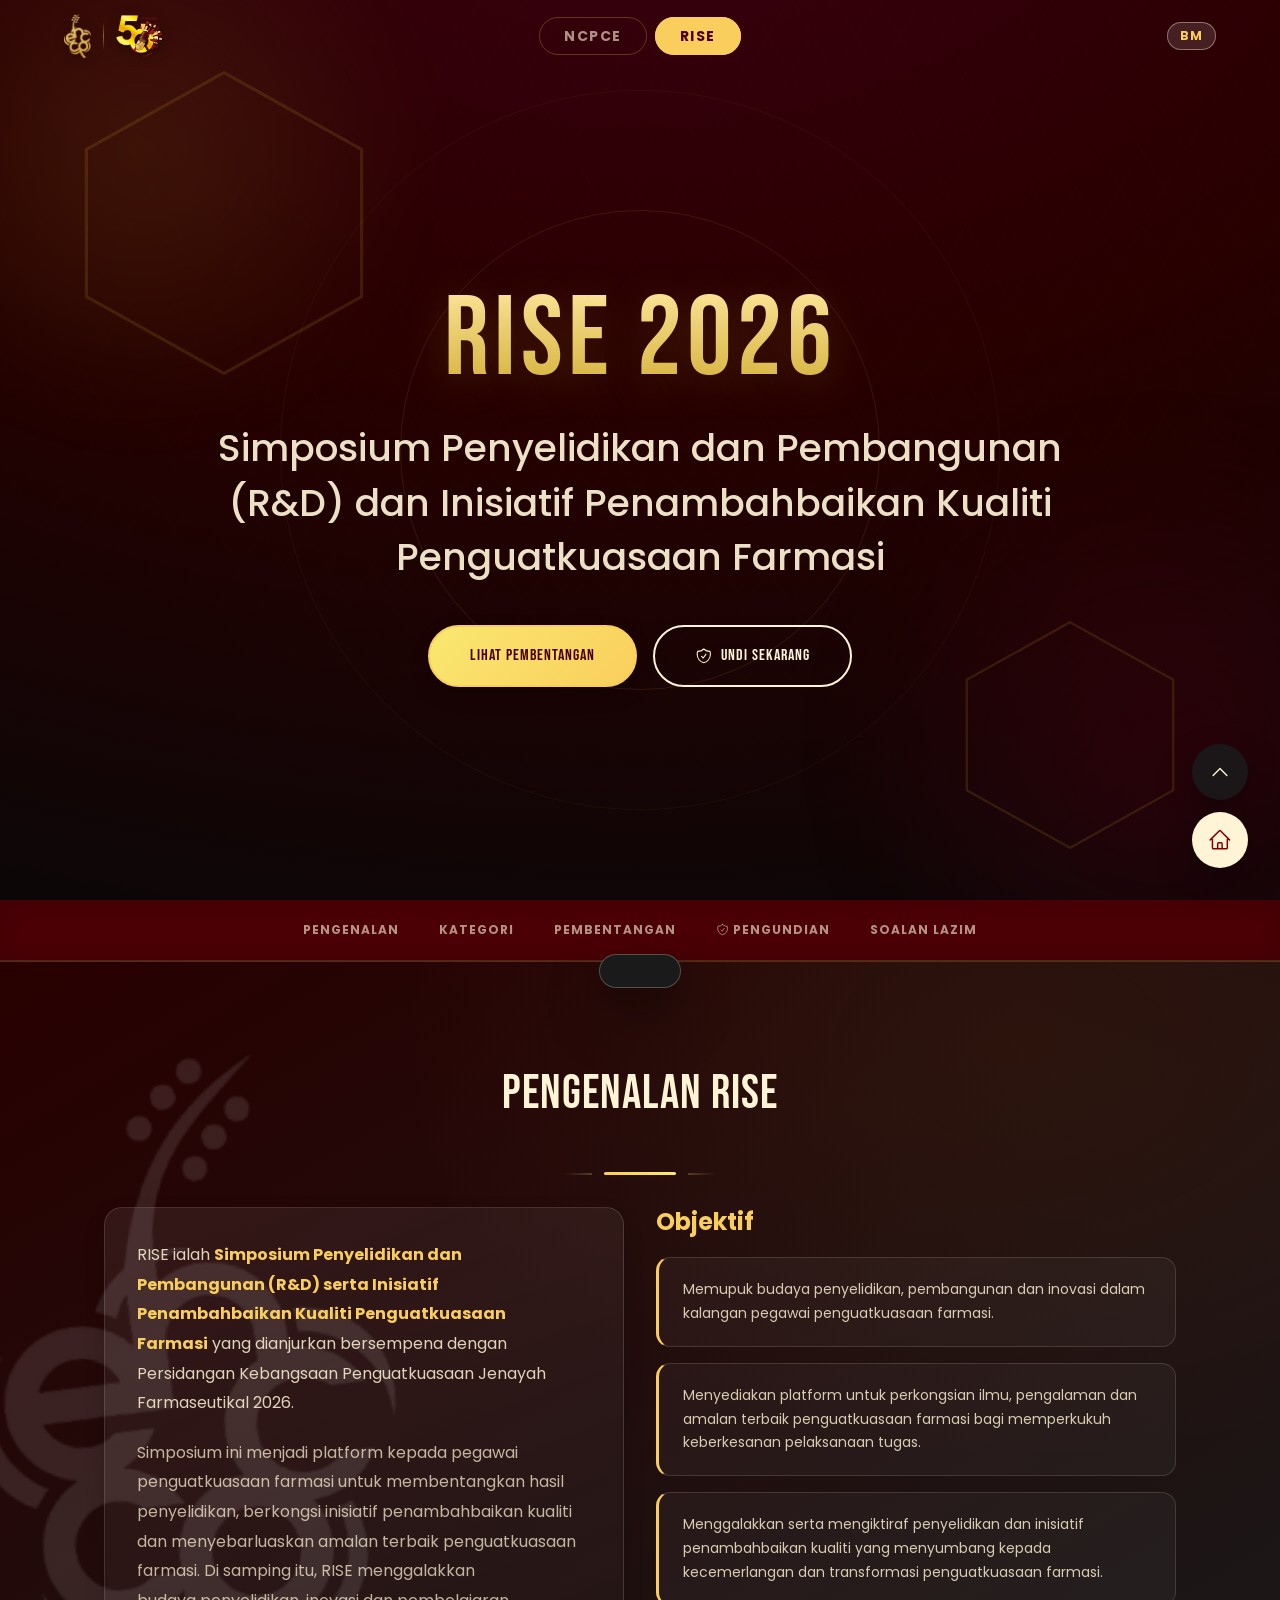
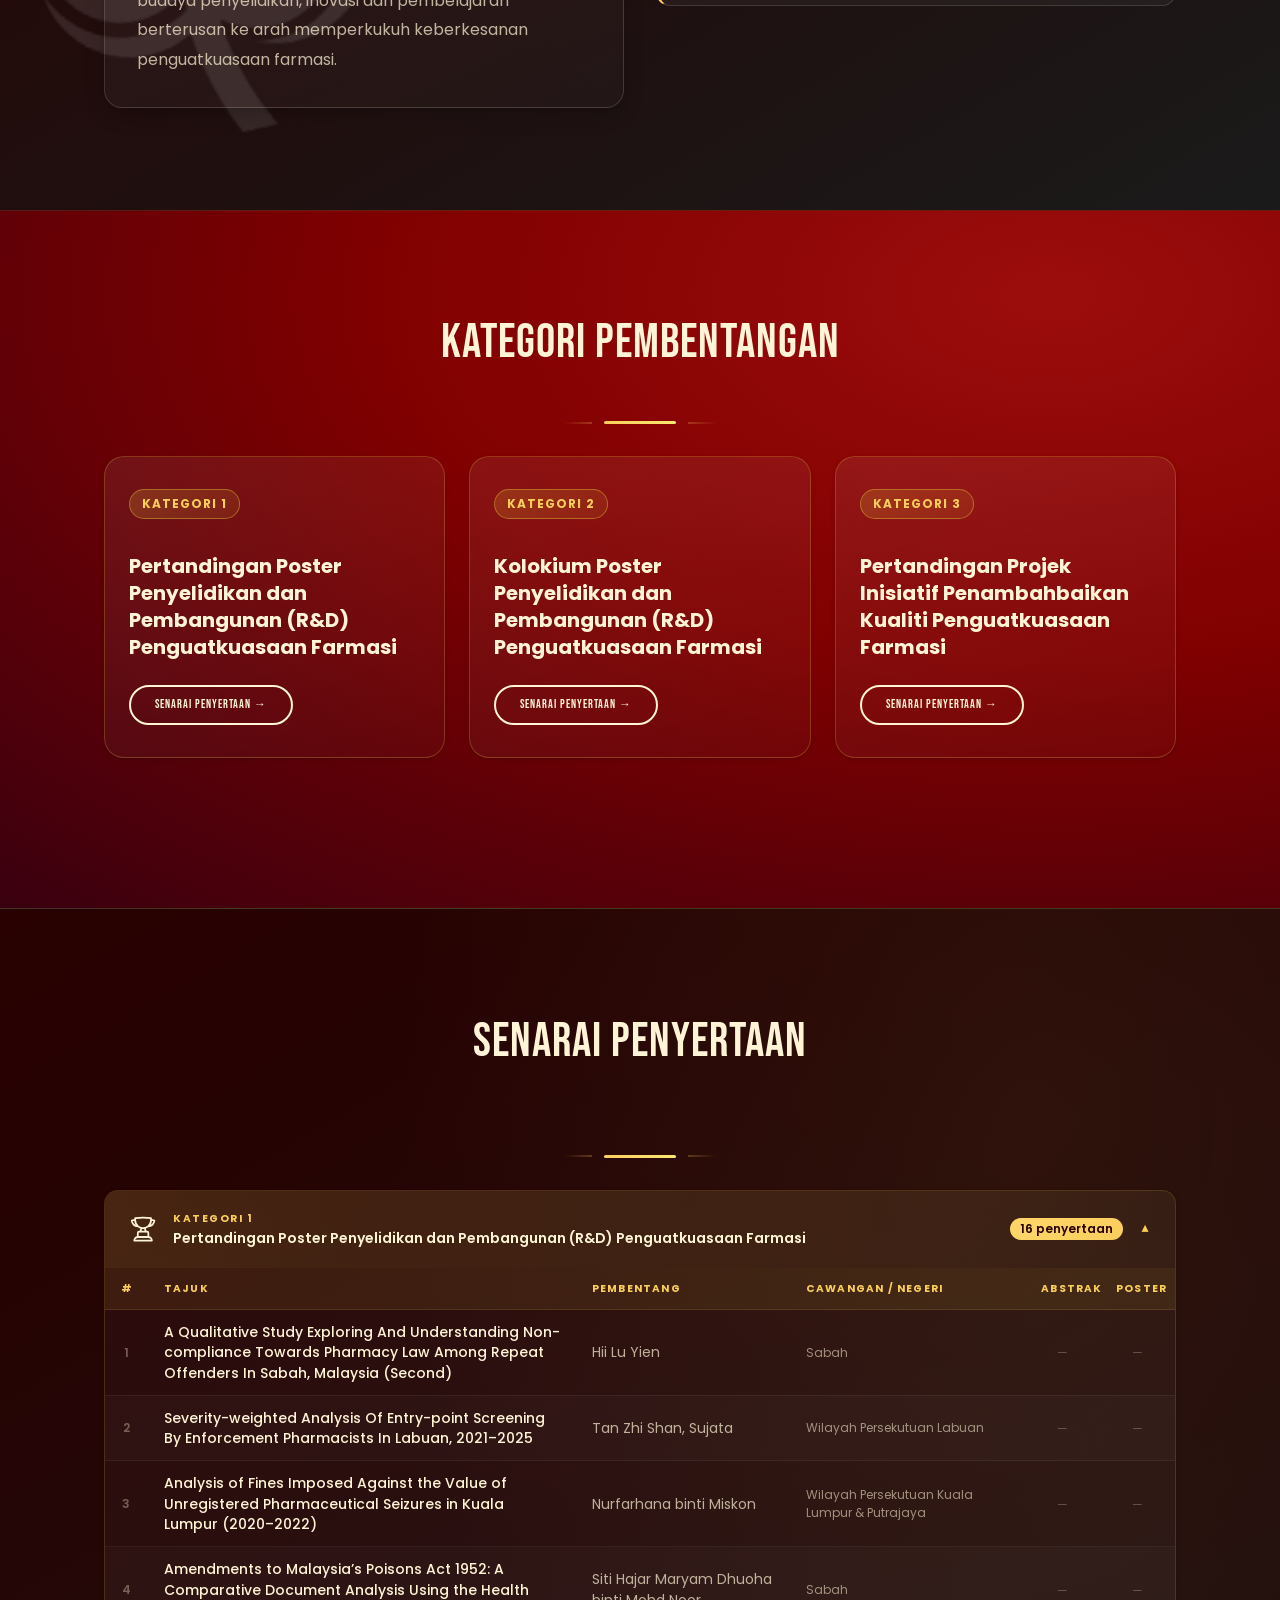
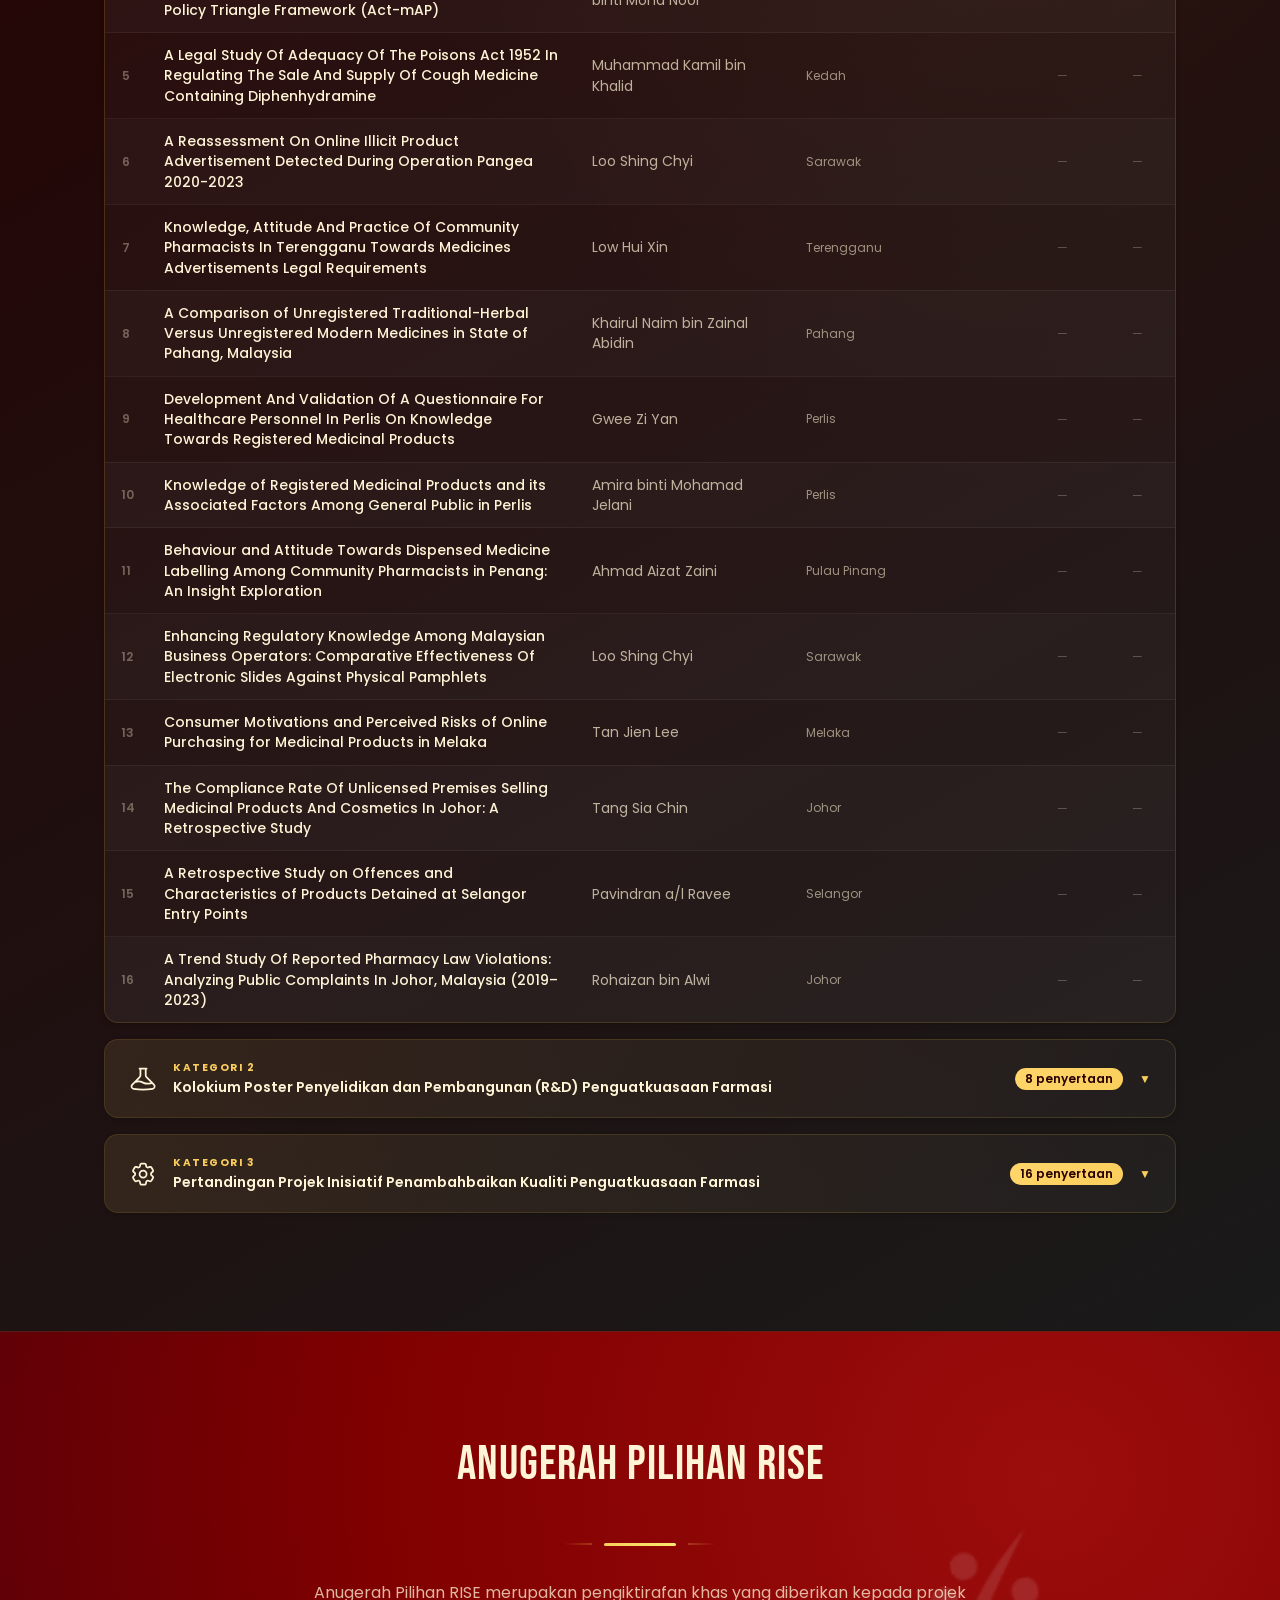
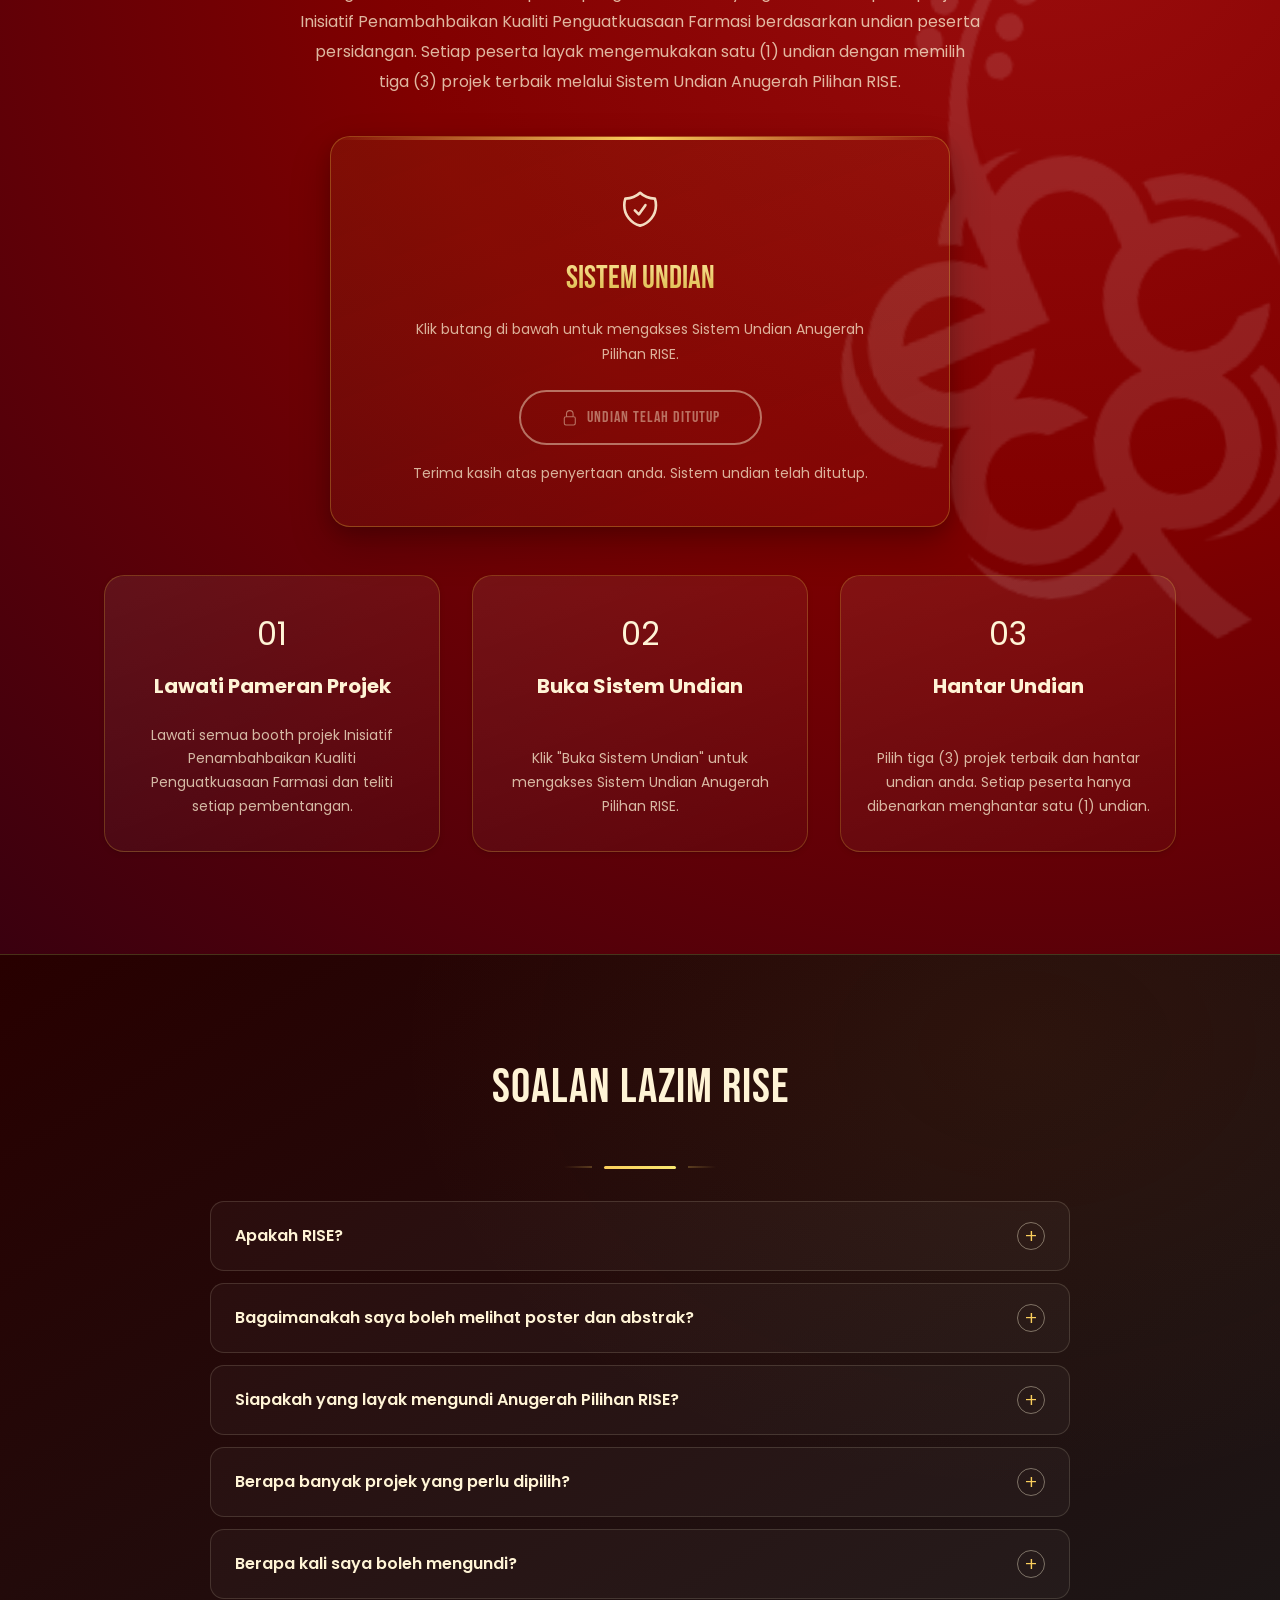
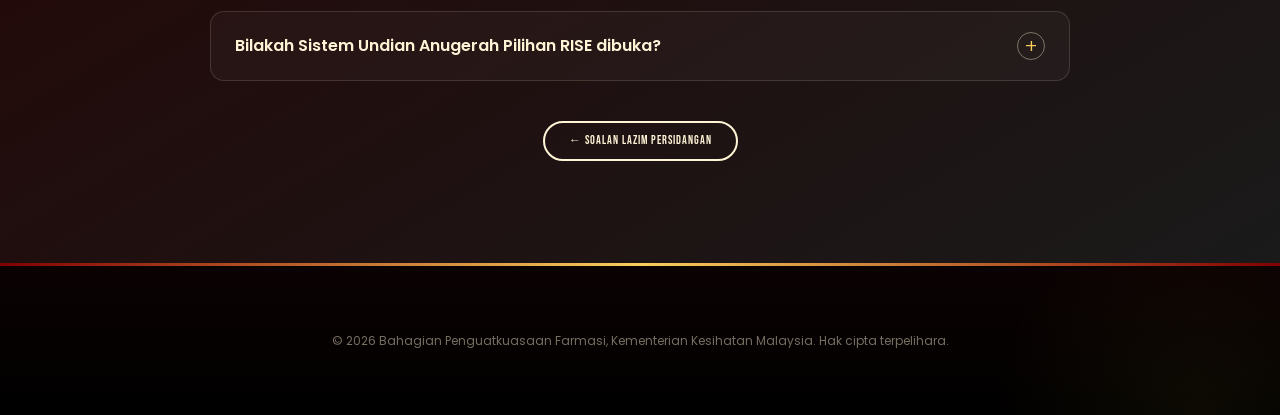
==== commit 15239dc6: "feat(p1): auto-scheduled voting with sheet override, downloads fix, drawer a11y, ARIA tabs, svh hero" ====
--- a/rise.html
+++ b/rise.html
@@ -28,6 +28,9 @@
 
   <link rel="preconnect" href="https://fonts.googleapis.com">
   <link rel="preconnect" href="https://fonts.gstatic.com" crossorigin>
+  <!-- Fonts as <link> (not CSS @import) so the browser discovers them
+       immediately instead of after main.css downloads — faster first text -->
+  <link rel="stylesheet" href="https://fonts.googleapis.com/css2?family=Bebas+Neue&family=Poppins:ital,wght@0,300;0,400;0,500;0,600;0,700;0,800;1,400&display=swap">
   <link rel="stylesheet" href="assets/css/main.css?v=4">
   <link rel="icon" type="image/png" href="assets/img/logo.png">
 
@@ -80,28 +83,28 @@
   </nav>
 
   <!-- Mobile Drawer -->
-  <div class="navbar__drawer" id="nav-drawer" role="menu">
-    <a href="index.html" role="menuitem">
+  <div class="navbar__drawer" id="nav-drawer">
+    <a href="index.html">
       ← <span data-lang="ms">Laman Utama Persidangan</span>
       <span data-lang="en">Main Conference Site</span>
     </a>
-    <a href="#rise-intro" role="menuitem">
+    <a href="#rise-intro">
       <span data-lang="ms">Pengenalan</span>
       <span data-lang="en">Overview</span>
     </a>
-    <a href="#rise-categories" role="menuitem">
+    <a href="#rise-categories">
       <span data-lang="ms">Kategori</span>
       <span data-lang="en">Categories</span>
     </a>
-    <a href="#rise-gallery" role="menuitem">
+    <a href="#rise-gallery">
       <span data-lang="ms">Pembentangan</span>
       <span data-lang="en">Presentations</span>
     </a>
-    <a href="#rise-faq" role="menuitem">
+    <a href="#rise-faq">
       <span data-lang="ms">Soalan Lazim</span>
       <span data-lang="en">FAQ</span>
     </a>
-    <a href="#rise-voting" role="menuitem">
+    <a href="#rise-voting">
       <span data-lang="ms">Pengundian</span>
       <span data-lang="en">Voting</span>
     </a>
--- a/assets/css/main.css
+++ b/assets/css/main.css
@@ -34,9 +34,12 @@
 
 
 /* ============================================================
-   1. GOOGLE FONTS IMPORT
+   1. GOOGLE FONTS
+   Loaded via <link> in the HTML <head> (index.html / rise.html) —
+   NOT @import here — so the browser discovers the fonts in parallel
+   with this stylesheet instead of after it. Keep the <link> URLs in
+   sync if the font families ever change.
    ============================================================ */
-@import url('https://fonts.googleapis.com/css2?family=Bebas+Neue&family=Poppins:ital,wght@0,300;0,400;0,500;0,600;0,700;0,800;1,400&display=swap');
 
 
 /* ============================================================
@@ -618,6 +621,7 @@
   gap: var(--sp-2);
   flex-wrap: wrap;
   backdrop-filter: blur(8px);
+  -webkit-backdrop-filter: blur(8px);
 }
 
 .rise-subnav a {
@@ -685,6 +689,7 @@
   right: 0;
   background: rgba(var(--clr-primary-rgb), 0.98);
   backdrop-filter: blur(16px);
+  -webkit-backdrop-filter: blur(16px);
   padding: var(--sp-6) var(--container-pad);
   flex-direction: column;
   gap: var(--sp-2);
@@ -729,6 +734,8 @@
   position: relative;
   width: 100%;
   min-height: 100vh;
+  min-height: 100svh;  /* small-viewport height: on mobile, 100vh includes the
+                          browser toolbar and pushes the CTAs under it */
   background:
     radial-gradient(150% 135% at 50% -18%,
       var(--bg-deep-1) 0%,
@@ -920,6 +927,7 @@
   border-radius: var(--radius-full);
   margin-bottom: var(--sp-6);
   backdrop-filter: blur(8px);
+  -webkit-backdrop-filter: blur(8px);
 }
 
 .hero__venue-icon {
@@ -3452,6 +3460,7 @@
   /* Hero — extra bottom room so CTAs clear the floating action buttons */
   .hero {
     min-height: 100vh;
+    min-height: 100svh;   /* mobile toolbars: keep CTAs in the visible viewport */
     padding: calc(var(--nav-height) + var(--sp-8)) var(--container-pad) 6rem;
   }
 
@@ -3783,6 +3792,7 @@
   position: relative;
   width: 100%;
   min-height: 100vh;
+  min-height: 100svh;  /* mobile toolbars: keep CTAs in the visible viewport */
   background:
     radial-gradient(150% 130% at 50% -18%, #3a0010 0%, var(--clr-primary-deep) 46%, #0a0708 100%);
   display: flex;
@@ -3907,7 +3917,7 @@
 }
 
 @media (max-width: 768px) {
-  .rise-hero { min-height: 100vh; padding-top: calc(var(--nav-height) + var(--sp-10)); }
+  .rise-hero { min-height: 100vh; min-height: 100svh; padding-top: calc(var(--nav-height) + var(--sp-10)); }
   .rise-hero::before { width: 300px; height: 300px; }
   .rise-hero::after  { width: 440px; height: 440px; }
 }
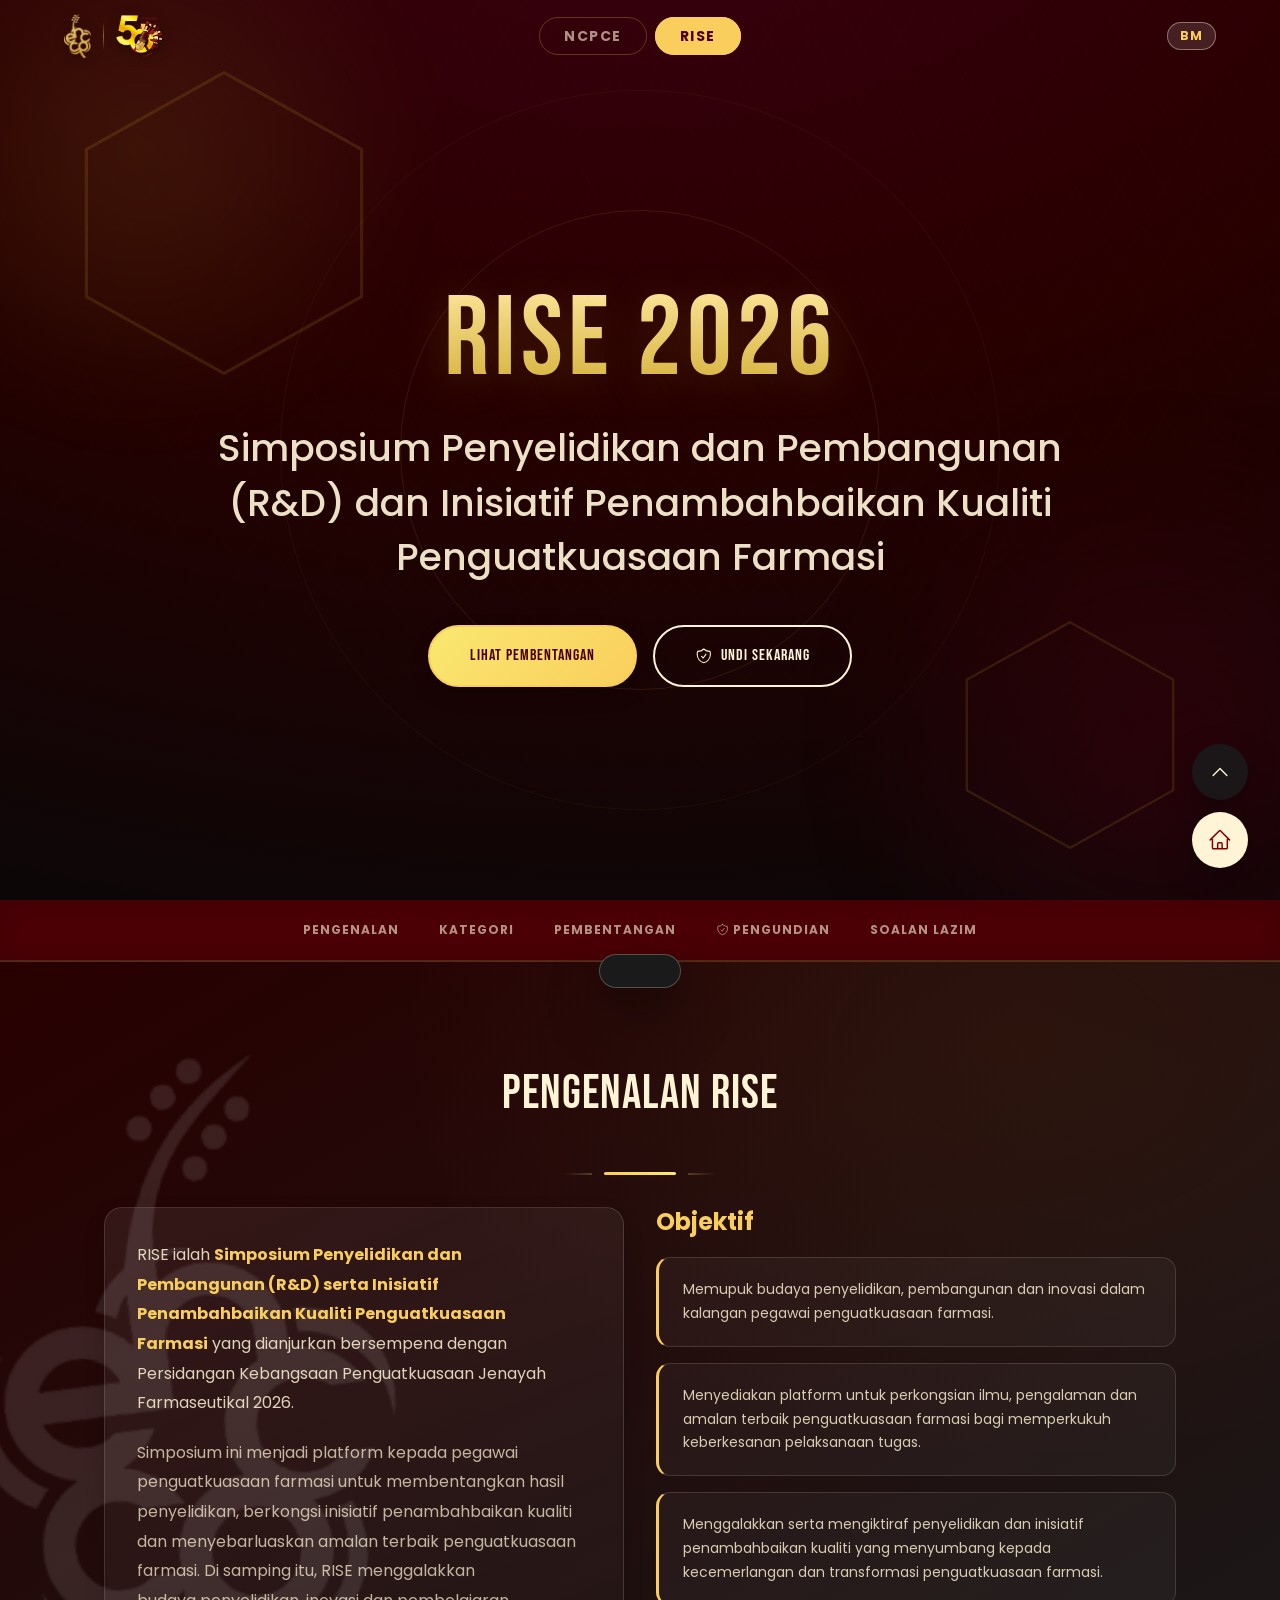
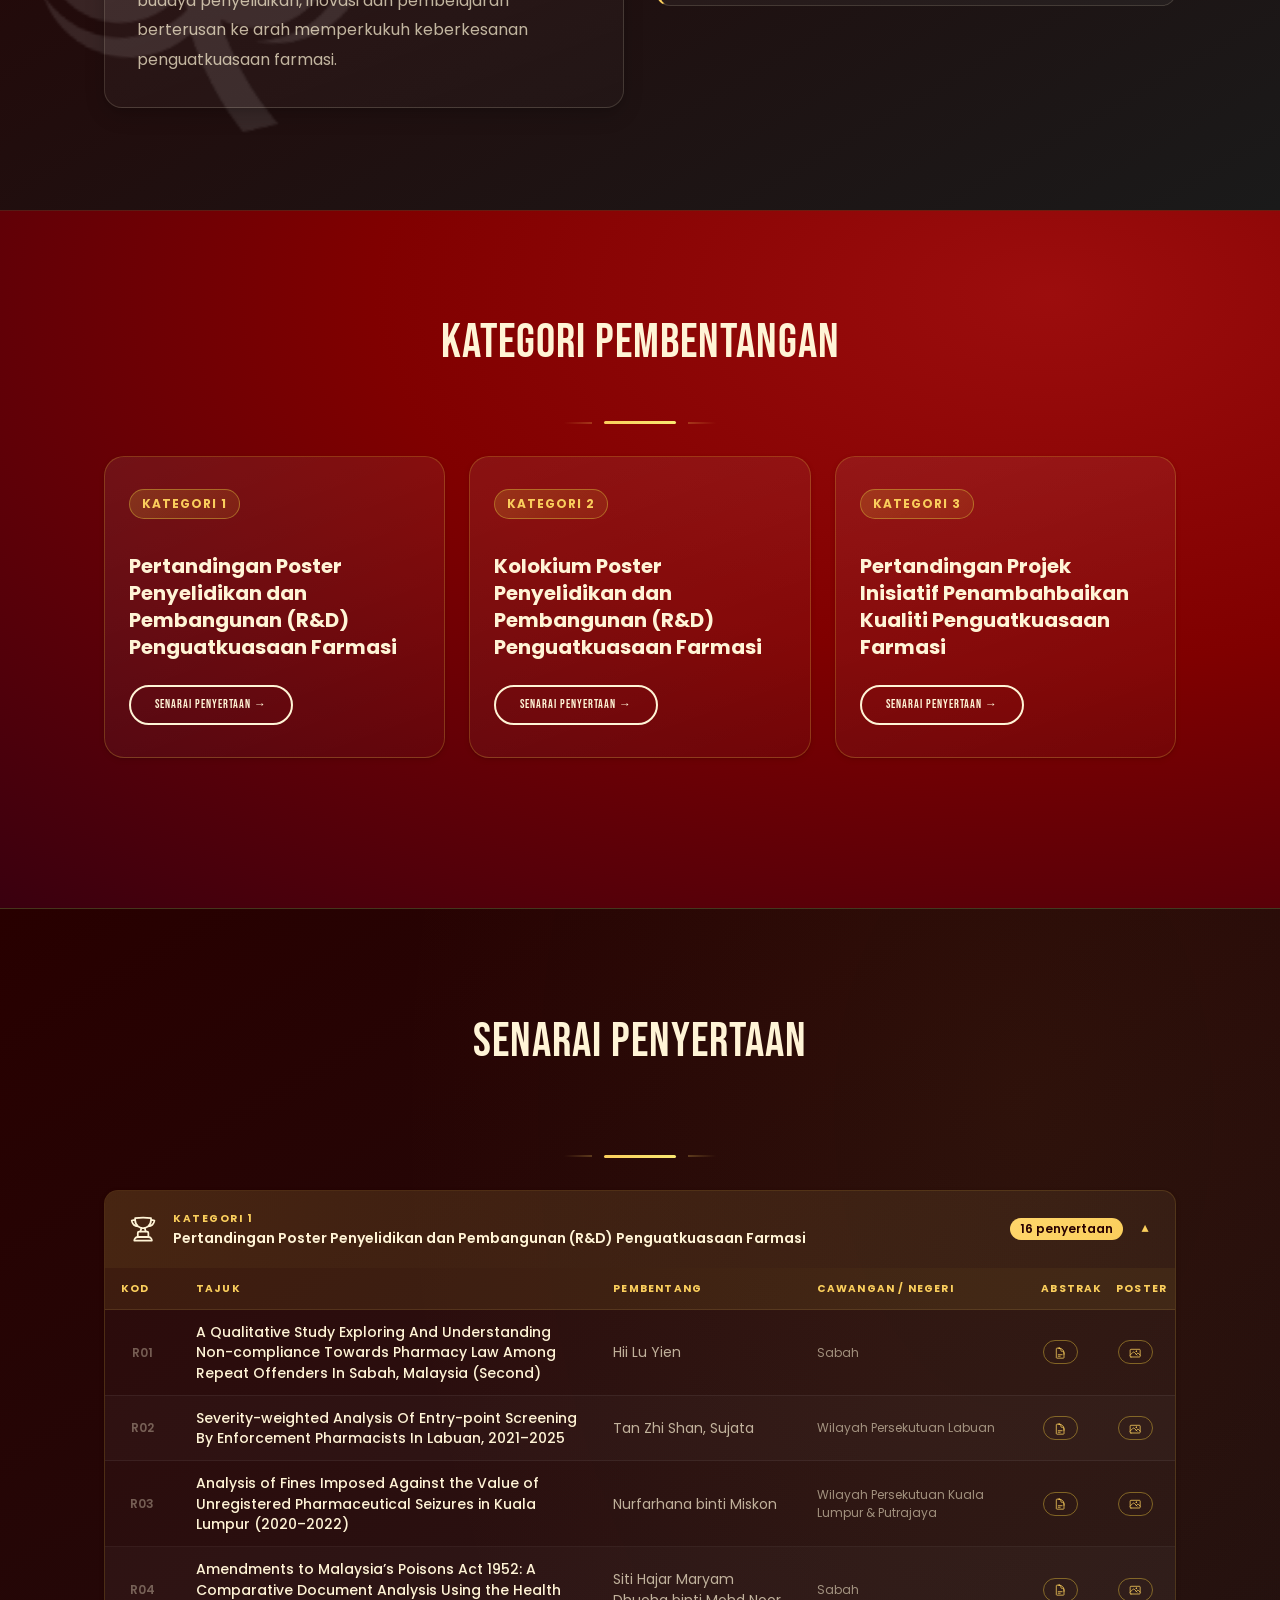
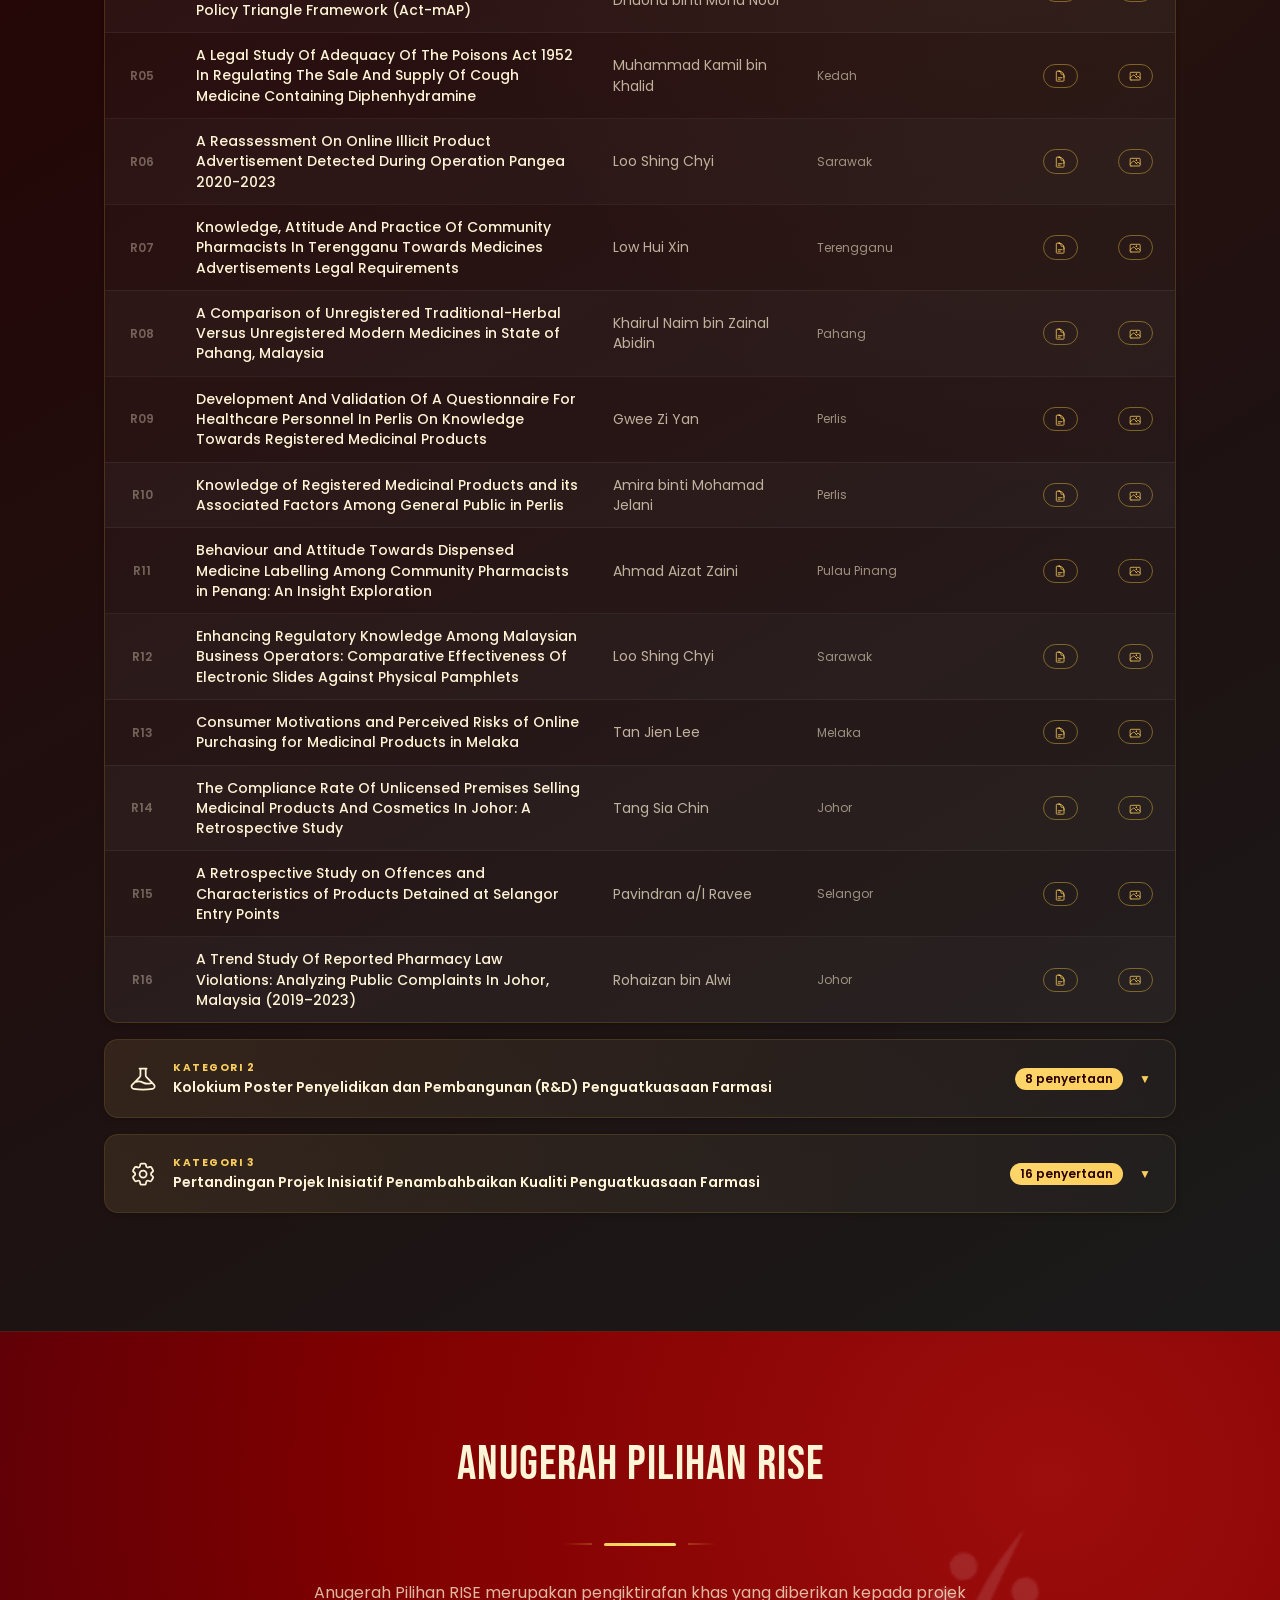
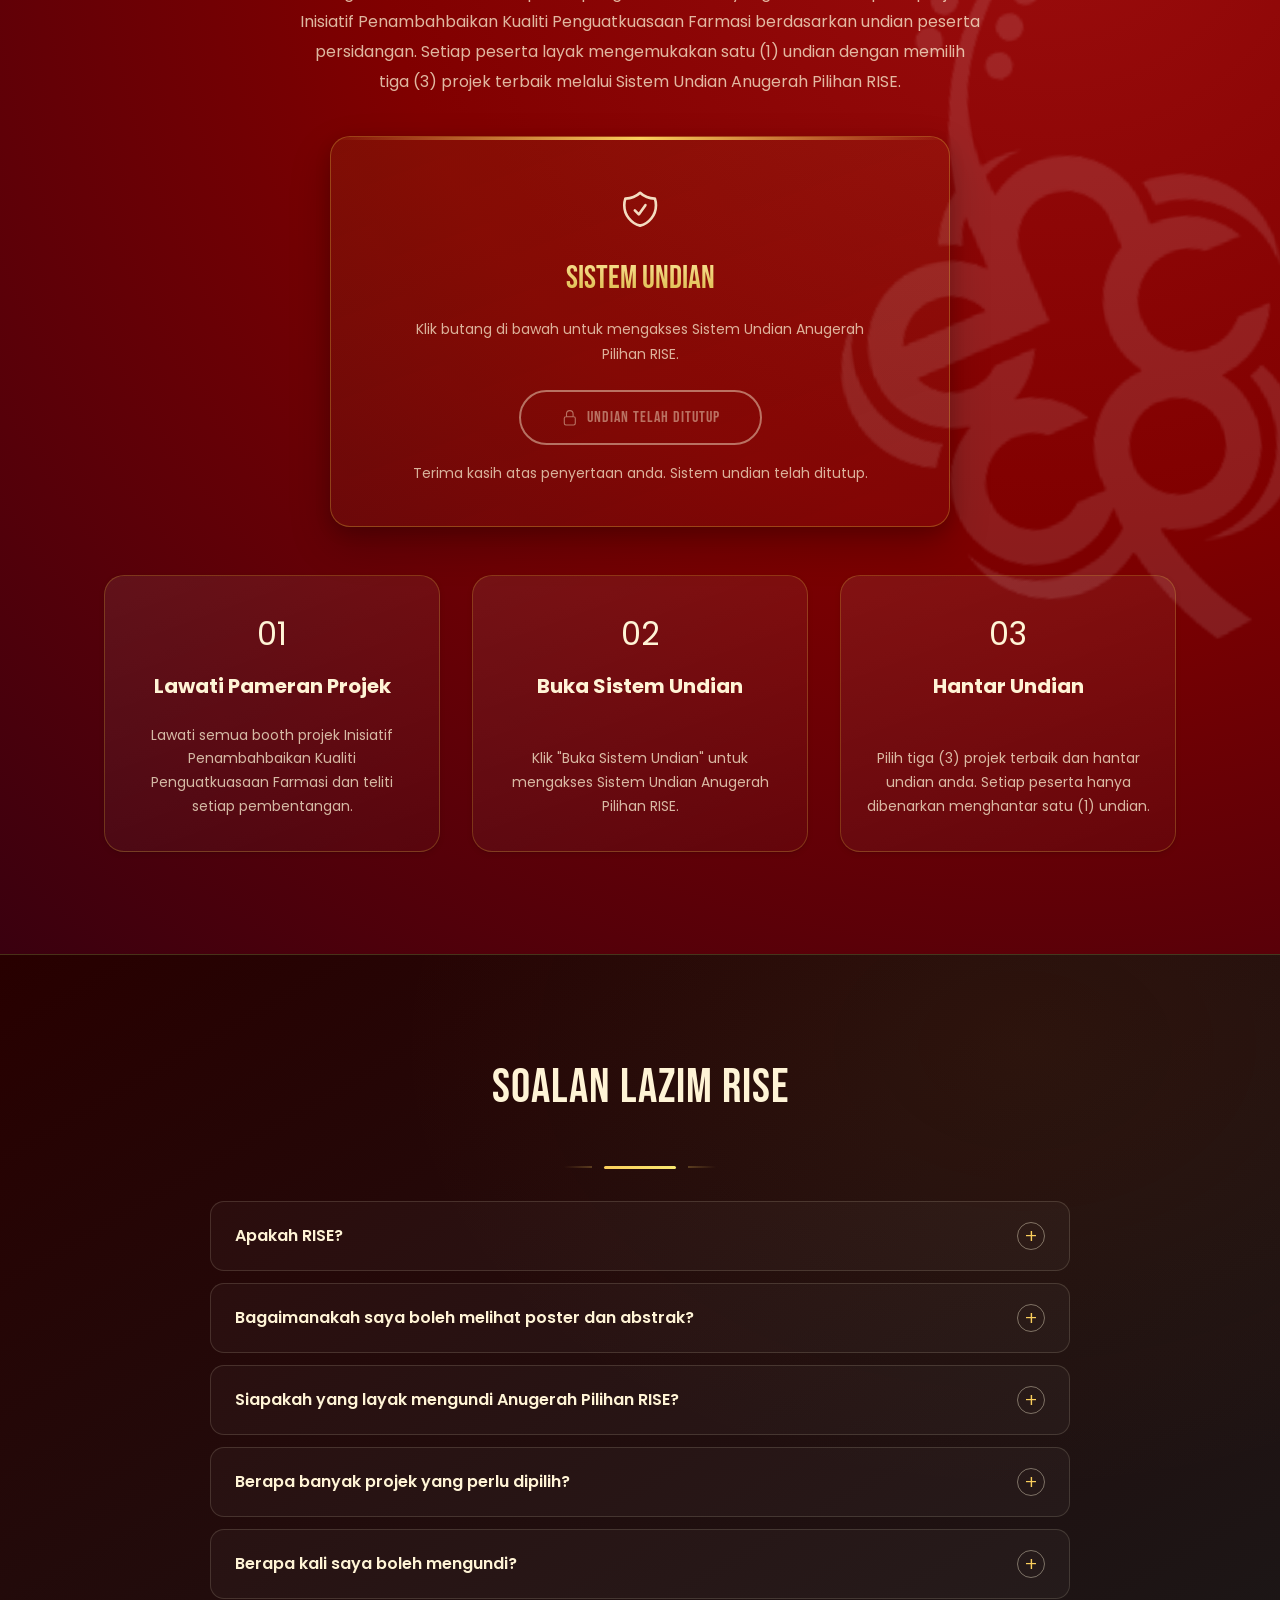
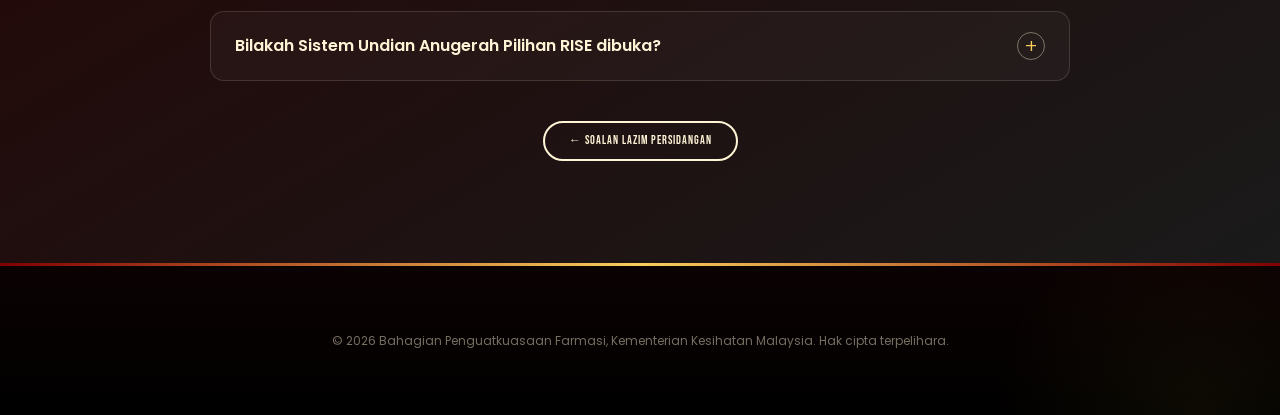
==== commit 518c8edd: "feat(rise): add Downloads section + subnav, hidden behind show_rise_downloads flag" ====
--- a/rise.html
+++ b/rise.html
@@ -186,6 +186,10 @@
     <svg class="hicon" viewBox="0 0 24 24" fill="none" stroke="currentColor" stroke-width="1.5" stroke-linecap="round" stroke-linejoin="round" aria-hidden="true" focusable="false"><path d="M9 12.75L11.25 15 15 9.75m-3-7.036A11.959 11.959 0 013.598 6 11.99 11.99 0 003 9.749c0 5.592 3.824 10.29 9 11.623 5.176-1.332 9-6.03 9-11.622 0-1.31-.21-2.571-.598-3.751h-.152c-3.196 0-6.1-1.248-8.25-3.285z"/></svg>
     <span data-lang="ms">Pengundian</span>
     <span data-lang="en">Voting</span>
+  </a>
+  <a href="#rise-downloads" data-nav="rise-downloads" hidden>
+    <span data-lang="ms">Muat Turun</span>
+    <span data-lang="en">Downloads</span>
   </a>
   <a href="#rise-faq">
     <span data-lang="ms">Soalan Lazim</span>
@@ -357,7 +361,28 @@
 
 
 <!-- ============================================================
-     SECTION 6 — FAQ
+     SECTION 6 — DOWNLOADS  (toggle: SiteConfig show_rise_downloads)
+     Hidden by default; set show_rise_downloads = TRUE in SiteConfig
+     to reveal. Fed by renderRiseDownloads() → Downloads sheet (rise).
+     ============================================================ -->
+<section id="rise-downloads" class="section bg-maroon-deep" aria-labelledby="rise-downloads-heading" hidden>
+  <div class="container">
+
+    <h2 class="section-title" id="rise-downloads-heading">
+      <span data-lang="ms">Muat Turun</span>
+      <span data-lang="en">Downloads</span>
+    </h2>
+    <div class="divider"></div>
+
+    <!-- Rendered by renderRiseDownloads() — Downloads sheet, section = rise -->
+    <div id="rise-downloads-container" class="reveal"></div>
+
+  </div>
+</section>
+
+
+<!-- ============================================================
+     SECTION 7 — FAQ
      ============================================================ -->
 <section id="rise-faq" class="section bg-rise" aria-labelledby="rise-faq-heading">
   <div class="container">
@@ -419,6 +444,8 @@
      ============================================================ -->
 <script type="module">
   import { initLang }       from './assets/js/lang.js?v=4';
+  import { fetchSiteConfig } from './assets/js/api.js?v=4';
+  import { isSectionVisible } from './assets/js/visibility.js?v=4';
   import {
     initScrollReveal,
     initNav,
@@ -426,6 +453,7 @@
     initBackToTop,
     renderRiseCategories,
     renderRiseGallery,
+    renderRiseDownloads,
     renderFaq,
     renderVoting,
   } from './assets/js/ui.js?v=4';
@@ -473,9 +501,24 @@
     window.addEventListener('resize', updRiseProgress);
   }
 
-  /* ── 4. Data renders ── */
+  /* ── 4. Downloads visibility — config raced against a 2.5s timeout.
+           Fail-open on the FETCH (slow/failed config never blanks the page),
+           but the flag itself defaults to HIDDEN (fallback=false): the
+           #rise-downloads section + its nav link show ONLY when
+           show_rise_downloads is truthy in SiteConfig. ── */
+  const siteConfig = await Promise.race([
+    fetchSiteConfig(),
+    new Promise(resolve => setTimeout(resolve, 2500, {})),
+  ]).catch(() => ({}));
+  if (isSectionVisible(siteConfig, 'show_rise_downloads', false)) {
+    document.getElementById('rise-downloads')?.removeAttribute('hidden');
+    document.querySelector('.rise-subnav a[data-nav="rise-downloads"]')?.removeAttribute('hidden');
+  }
+
+  /* ── 5. Data renders ── */
   renderRiseCategories('rise-categories-container');
   renderRiseGallery('rise-gallery-container');
+  renderRiseDownloads('rise-downloads-container');
   renderFaq('rise-faq-container', 'rise');
   renderVoting('rise-voting-container');
 </script>
--- a/assets/css/main.css
+++ b/assets/css/main.css
@@ -793,7 +793,8 @@
   flex-direction: column;
   align-items: center;
   gap: var(--sp-2);
-  margin-bottom: clamp(3rem, 7vh, 5rem);
+  /* Tightened: the government block is an eyebrow, not the hero itself */
+  margin-bottom: clamp(1.75rem, 4.5vh, 3rem);
 }
 
 /* Soft spotlight behind the entire block (dimmed so it never
@@ -833,7 +834,8 @@
 }
 
 .hero__emblem {
-  width: clamp(120px, 16vh, 180px);
+  /* Reduced ~30%: official presence without competing with the title */
+  width: clamp(100px, 13vh, 130px);
   height: auto;
   filter: drop-shadow(0 10px 26px rgba(0,0,0,0.5));
 }
@@ -875,33 +877,53 @@
   font-weight: 400;
 }
 
+/* Even rhythm: fixed-pixel gaps between all three lines (em-based gaps
+   scale with each line's font size and were visibly uneven). */
 .hero__title .l1 {
   font-size: clamp(1.3rem, 4.2vw, 2.75rem);
   letter-spacing: 0.08em;
+  line-height: 1;
   color: rgba(var(--clr-cream-rgb), 0.92);
-  margin-bottom: 10px;
+  margin-bottom: clamp(8px, 1.4vw, 14px);
 }
 
 .hero__title .l2 {
   font-size: clamp(2.25rem, 8.55vw, 5.6rem);
   letter-spacing: 0.03em;
-  color: var(--clr-white);
-  text-shadow: 0 4px 30px rgba(0, 0, 0, 0.35);
+  line-height: 1;
+  margin-bottom: clamp(8px, 1.4vw, 14px);
+  /* Golden Jubilee focal line — same gradient recipe as the countdown */
+  background: linear-gradient(180deg, var(--gold-3) 0%, var(--gold-1) 100%);
+  -webkit-background-clip: text;
+          background-clip: text;
+  color: transparent;
+  -webkit-text-fill-color: transparent;
+  filter: drop-shadow(0 4px 18px rgba(0, 0, 0, 0.35));
 }
 
 .hero__title .l3 {
   font-size: clamp(1.6rem, 5.6vw, 3.75rem);
   letter-spacing: 0.06em;
+  line-height: 1;
   color: rgba(var(--clr-cream-rgb), 0.92);
 }
 
+/* Fallback: browsers without background-clip:text get solid gold —
+   never transparent (invisible) text */
+@supports not ((-webkit-background-clip: text) or (background-clip: text)) {
+  .hero__title .l2 {
+    background: none;
+    color: var(--clr-gold);
+    -webkit-text-fill-color: currentColor;
+  }
+}
+
 .hero__tagline {
-  font-size: clamp(0.62rem, 1.5vw, 0.95rem);
+  font-size: clamp(0.72rem, 1.5vw, 0.95rem);
   font-weight: 700;
   letter-spacing: 3px;
   text-transform: uppercase;
   color: var(--clr-gold);
-  opacity: 0.85;
   margin-bottom: var(--sp-8);
 }
 
@@ -910,6 +932,41 @@
   gap: var(--sp-4);
   justify-content: center;
   flex-wrap: wrap;
+}
+
+/* ── NCPCE eyebrow — own centred line (block-level: never shares a line
+      with the government brand block above it) ── */
+.hero__ncpce {
+  display: flex;
+  justify-content: center;
+  margin-bottom: var(--sp-5);
+}
+
+.hero__ncpce-text {
+  display: inline-block;
+  font-family: var(--font-body);
+  font-size: clamp(0.78rem, 1.6vw, 0.95rem);
+  font-weight: 700;
+  letter-spacing: 0.32em;
+  text-indent: 0.32em;   /* optically recentre the letterspaced text */
+  color: var(--clr-gold);
+  padding: var(--sp-2) var(--sp-6);
+  border: 1px solid rgba(250, 206, 92, 0.45);
+  border-radius: var(--radius-full);
+  text-shadow: 0 2px 10px rgba(0, 0, 0, 0.5);
+}
+
+/* ── Venue + date chip row ── */
+.hero__chips {
+  display: flex;
+  gap: var(--sp-3);
+  justify-content: center;
+  flex-wrap: wrap;
+  margin-bottom: var(--sp-6);
+}
+
+.hero__chips .hero__venue {
+  margin-bottom: 0;
 }
 
 .hero__venue {
@@ -1054,6 +1111,23 @@
 .fx-particles span:nth-child(10) { left: 82%; animation-duration: 23s; animation-delay: 1s; }
 .fx-particles span:nth-child(11) { left: 90%; animation-duration: 15s; animation-delay: 4s; transform: scale(0.7); }
 .fx-particles span:nth-child(12) { left: 96%; animation-duration: 19s; animation-delay: 6s; }
+
+/* NCPCE hibiscus mark — large, faint watermark filling the right flank.
+   Desktop only; on mobile it would sit behind the title and add noise. */
+.fx-watermark {
+  position: absolute;
+  right: -3%;
+  top: 50%;
+  transform: translateY(-50%) rotate(6deg);
+  width: min(30vw, 340px);
+  height: auto;
+  opacity: 0.07;
+  pointer-events: none;
+}
+
+@media (max-width: 900px) {
+  .fx-watermark { display: none; }
+}
 
 /* Commemorative orbit ring around the 50-year emblem */
 /* Slow, subtle animated halo framing the FULL branding block.
@@ -1490,7 +1564,9 @@
   margin-bottom: var(--sp-6);
   border: 5px solid var(--clr-primary);
   transition: var(--transition);
-  background: #eee;
+  /* Warm cream studio-style backdrop for transparent portraits;
+     matches the placeholder avatar so all circles look uniform. */
+  background: radial-gradient(circle at 50% 38%, #FFFBEF, #F3E7C9);
 }
 
 .speaker-card:hover .speaker-card__photo {
@@ -1537,6 +1613,34 @@
   font-style: italic;
 }
 
+/* CV button — gold outline pill, consistent with the abstract/poster
+   action buttons; shows only when the speaker has a cv_url. */
+.speaker-card__cv {
+  display: inline-flex;
+  align-items: center;
+  gap: 6px;
+  margin-top: var(--sp-4);
+  padding: 7px 18px;
+  font-size: var(--fs-xs);
+  font-weight: 700;
+  /* Solid maroon on the light card = clear contrast (gold-on-cream was faint). */
+  color: var(--clr-cream);
+  background: var(--clr-primary);
+  border: 1px solid var(--clr-primary);
+  border-radius: var(--radius-full);
+  text-decoration: none;
+  box-shadow: 0 3px 10px rgba(128, 0, 0, 0.22);
+  transition: var(--transition-fast);
+}
+.speaker-card__cv:hover,
+.speaker-card__cv:focus-visible {
+  background: var(--clr-gold);
+  color: var(--clr-primary-deep);
+  border-color: var(--clr-gold);
+  transform: translateY(-1px);
+}
+.speaker-card__cv .hicon { width: 15px; height: 15px; }
+
 /* Card header (avatar + name) — reset button; becomes the tap target on mobile */
 .speaker-card__header {
   display: flex;
@@ -1686,7 +1790,25 @@
   font-size: var(--fs-sm);
   color: rgba(var(--clr-cream-rgb), 0.8);
   line-height: 1.7;
-}
+  /* Left-aligned reading with tidy line ends on narrow columns
+     (avoids the uneven word gaps that justify causes here). */
+  hyphens: auto;
+  overflow-wrap: break-word;
+  text-wrap: pretty;
+}
+
+/* Slim horizontal variant — for short one-line cards (e.g. Organiser).
+   Keeps the card at its natural height instead of stretching to match
+   the tall Objective / 50-Years cards. */
+.info-card--slim {
+  display: flex;
+  align-items: center;
+  gap: var(--sp-6);
+  margin-bottom: var(--sp-8);
+}
+.info-card--slim .info-card__icon { margin-bottom: 0; flex: none; }
+.info-card--slim .info-card__title { margin-bottom: var(--sp-1); }
+.info-card--slim .info-card__body { margin: 0; }
 
 
 /* ============================================================
@@ -2280,9 +2402,9 @@
 
 /* Category eyebrow — NCPCE / RISE 2026 */
 .contact-card__tag {
-  font-size: var(--fs-xs);
+  font-size: var(--fs-md);
   font-weight: 800;
-  letter-spacing: 2px;
+  letter-spacing: 1.5px;
   text-transform: uppercase;
   color: var(--clr-gold);
   margin-bottom: var(--sp-3);
@@ -2539,10 +2661,10 @@
 }
 
 /* Column widths — applies to all accordion tables uniformly */
-.rise-table__col-num      { width: 4%; }
-.rise-table__col-title    { width: 40%; }
-.rise-table__col-author   { width: 20%; }
-.rise-table__col-branch   { width: 22%; }
+.rise-table__col-num      { width: 7%; }
+.rise-table__col-title    { width: 39%; }
+.rise-table__col-author   { width: 19%; }
+.rise-table__col-branch   { width: 21%; }
 .rise-table__col-abstract { width: 7%; }
 .rise-table__col-poster   { width: 7%; }
 
@@ -2640,8 +2762,139 @@
 @media (max-width: 640px) {
   .rise-accordion__subtitle { display: none; }
   .rise-accordion__hdr { padding: var(--sp-4); }
-  .rise-table th, .rise-table td { padding: var(--sp-2) var(--sp-3); }
-  .rise-table__title { min-width: 160px; }
+
+  /* ── Mobile: transform the 6-column table into stacked cards ──
+     Fixed-column tables crush the title on narrow screens, causing the
+     abstract/poster cells to overlap. Each row becomes a self-contained
+     card so nothing overlaps and every field stays readable. */
+  .rise-table-wrap { overflow-x: visible; }
+
+  .rise-table,
+  .rise-table tbody,
+  .rise-table__row,
+  .rise-table td { display: block; width: auto; }
+
+  .rise-table colgroup,
+  .rise-table thead { display: none; }
+
+  .rise-table__row {
+    position: relative;
+    border: 1px solid rgba(212, 175, 55, 0.22);
+    border-radius: 12px;
+    background: rgba(255, 255, 255, 0.02);
+    padding: var(--sp-4);
+    margin-bottom: var(--sp-3);
+    cursor: pointer;
+  }
+  .rise-table__row:nth-child(even) { background: rgba(255, 255, 255, 0.02); }
+  .rise-table__row:last-child { margin-bottom: 0; }
+  .rise-table__row::after { content: ""; display: block; clear: both; }  /* clear pill float */
+  .rise-table__row:focus-visible {
+    outline: 2px solid rgba(212, 175, 55, 0.6);
+    outline-offset: 2px;
+  }
+
+  .rise-table td { padding: 0; border: none; }
+
+  /* Presenter code (Kod Pembentang) as a gold pill before the title */
+  .rise-table__num {
+    float: left;
+    width: auto;
+    margin: 1px var(--sp-2) 0 0;
+    font-size: 0.62rem;
+    font-weight: 700;
+    color: var(--clr-gold);
+    background: rgba(212, 175, 55, 0.14);
+    border: 1px solid rgba(212, 175, 55, 0.4);
+    border-radius: var(--radius-full);
+    padding: 2px 9px;
+  }
+
+  /* Title — the card headline (always visible) */
+  .rise-table__title {
+    min-width: 0;
+    font-size: var(--fs-base);
+    font-weight: 600;
+    line-height: 1.4;
+    padding-right: 26px;   /* clear the chevron */
+    margin-bottom: 0;
+    word-break: normal;
+    overflow-wrap: anywhere;
+  }
+
+  /* Chevron affordance — top-right, rotates when expanded */
+  .rise-table__title::after {
+    content: "\25BE";
+    position: absolute;
+    top: var(--sp-4);
+    right: var(--sp-4);
+    color: var(--clr-gold);
+    font-size: 0.75rem;
+    transition: transform 0.25s ease;
+  }
+  .rise-table__row.is-expanded .rise-table__title::after { transform: rotate(180deg); }
+
+  /* Collapsed by default — details revealed only when expanded.
+     Scoped under .rise-table__row (0,2,0) to beat `.rise-table td`
+     (0,1,1), otherwise the cells' display:block keeps them visible. */
+  .rise-table__row .rise-table__author,
+  .rise-table__row .rise-table__branch,
+  .rise-table__row .rise-table__abstract,
+  .rise-table__row .rise-table__poster { display: none; }
+
+  .rise-table__row.is-expanded .rise-table__author,
+  .rise-table__row.is-expanded .rise-table__branch { display: block; }
+  .rise-table__row.is-expanded .rise-table__abstract,
+  .rise-table__row.is-expanded .rise-table__poster { display: inline-block; }
+
+  .rise-table__row.is-expanded .rise-table__author {
+    margin-top: var(--sp-3);
+    padding-top: var(--sp-3);
+    border-top: 1px solid rgba(212, 175, 55, 0.15);
+  }
+
+  /* Presenter & branch as labelled secondary lines */
+  .rise-table__author,
+  .rise-table__branch { font-size: var(--fs-sm); margin-bottom: 2px; }
+
+  .rise-table__author::before,
+  .rise-table__branch::before {
+    display: inline-block;
+    min-width: 74px;
+    color: var(--clr-gold);
+    font-size: 0.6rem;
+    font-weight: 700;
+    letter-spacing: 0.8px;
+    text-transform: uppercase;
+  }
+  html[lang="en"] .rise-table__author::before { content: "Presenter"; }
+  html[lang="ms"] .rise-table__author::before { content: "Pembentang"; }
+  html[lang="en"] .rise-table__branch::before { content: "Branch"; }
+  html[lang="ms"] .rise-table__branch::before { content: "Cawangan"; }
+
+  /* Abstract + poster grouped into one action bar at the card foot
+     (display is controlled by the collapse rules above) */
+  .rise-table__abstract,
+  .rise-table__poster {
+    text-align: left;
+    margin-top: var(--sp-3);
+    margin-right: var(--sp-2);
+  }
+
+  /* Icon buttons gain a visible label on mobile for clarity */
+  .rise-table__action-btn { padding: 5px 12px; }
+  .rise-table__action-btn .hicon { margin-right: 5px; }
+  .rise-table__abstract .rise-table__action-btn::after,
+  .rise-table__poster   .rise-table__action-btn::after {
+    font-size: 0.68rem;
+    font-weight: 600;
+    letter-spacing: 0.3px;
+  }
+  .rise-table__abstract .rise-table__action-btn::after { content: "Abstract"; }
+  .rise-table__poster   .rise-table__action-btn::after { content: "Poster"; }
+  html[lang="ms"] .rise-table__abstract .rise-table__action-btn::after { content: "Abstrak"; }
+
+  .rise-table__no-action { display: none; }
 }
 
 /* Voting stub */
@@ -3545,7 +3798,7 @@
     transition: max-height 0.35s var(--ease-out), padding 0.35s var(--ease-out);
   }
   .speaker-card.open .speaker-card__body {
-    max-height: 240px;
+    max-height: 320px;
     padding: 0 var(--sp-4) var(--sp-4);
   }
   .speaker-card__role { margin: 0 0 var(--sp-2); font-size: 0.8rem; }
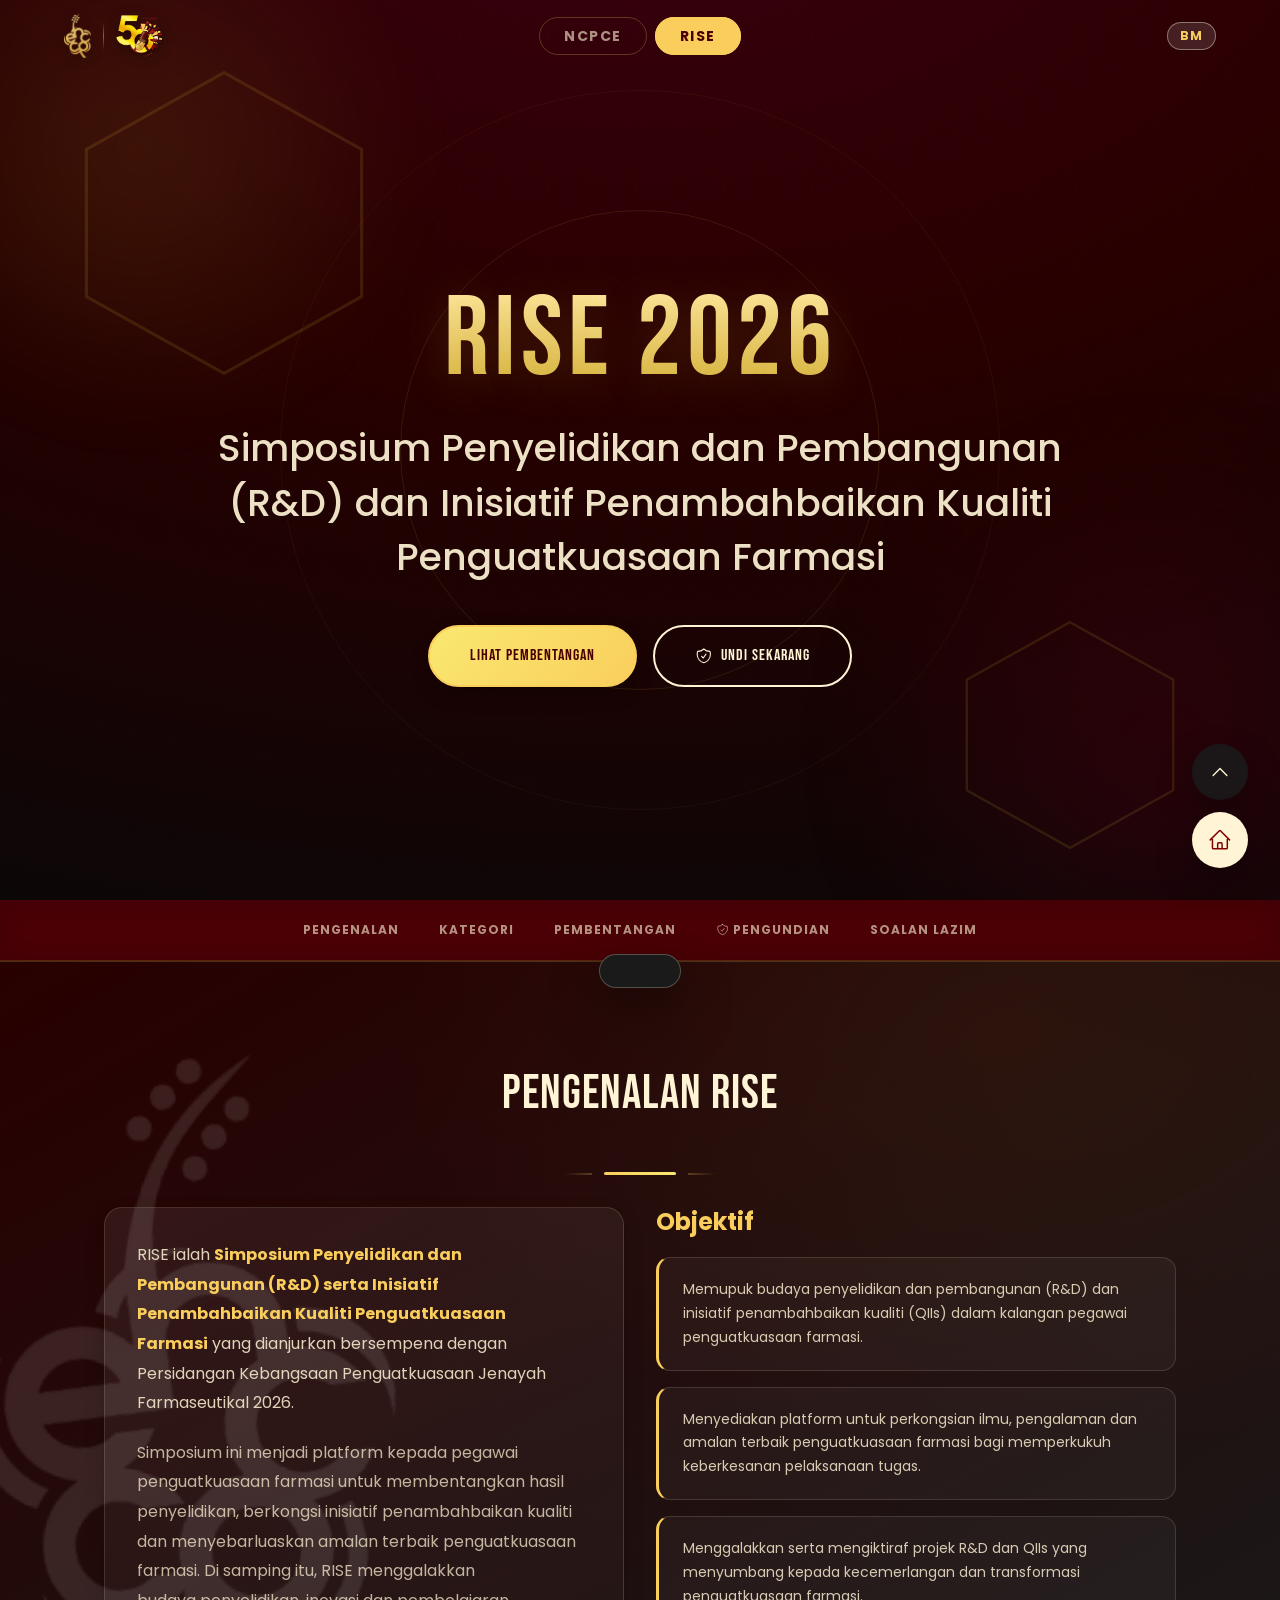
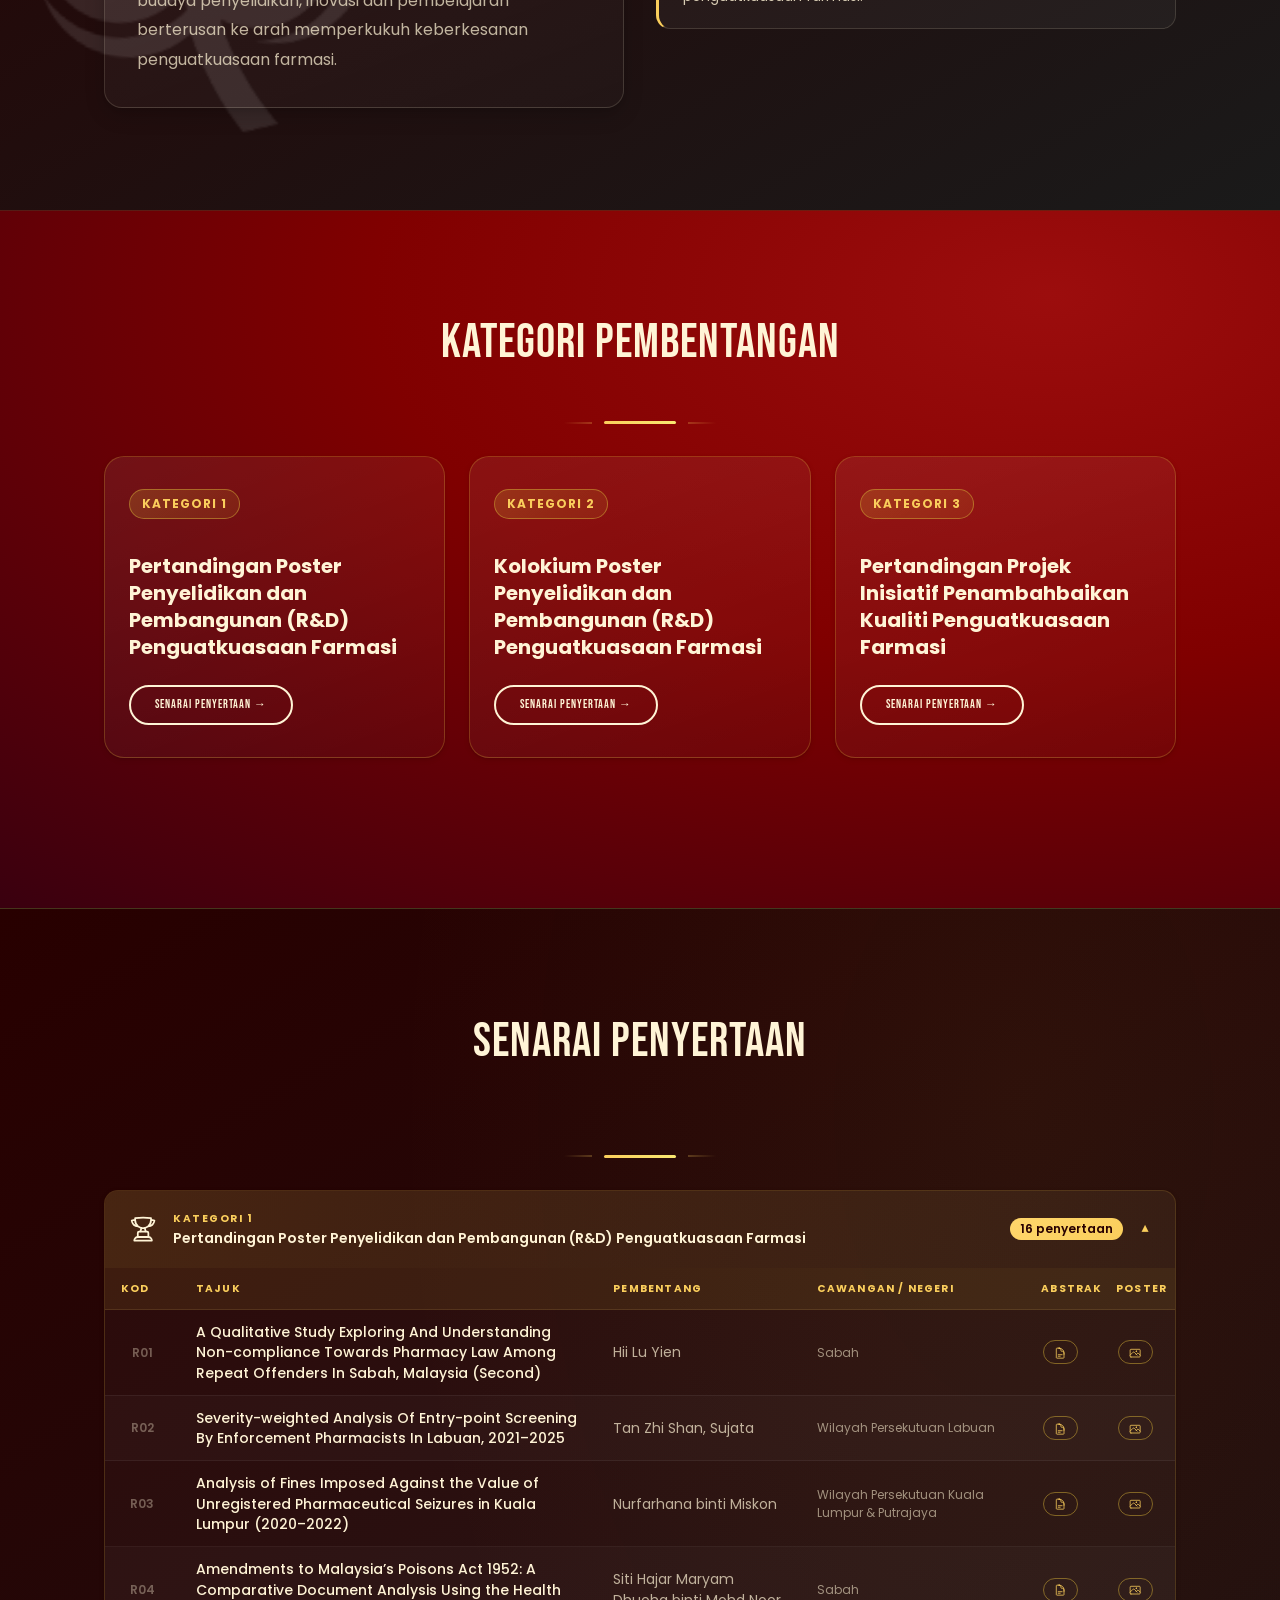
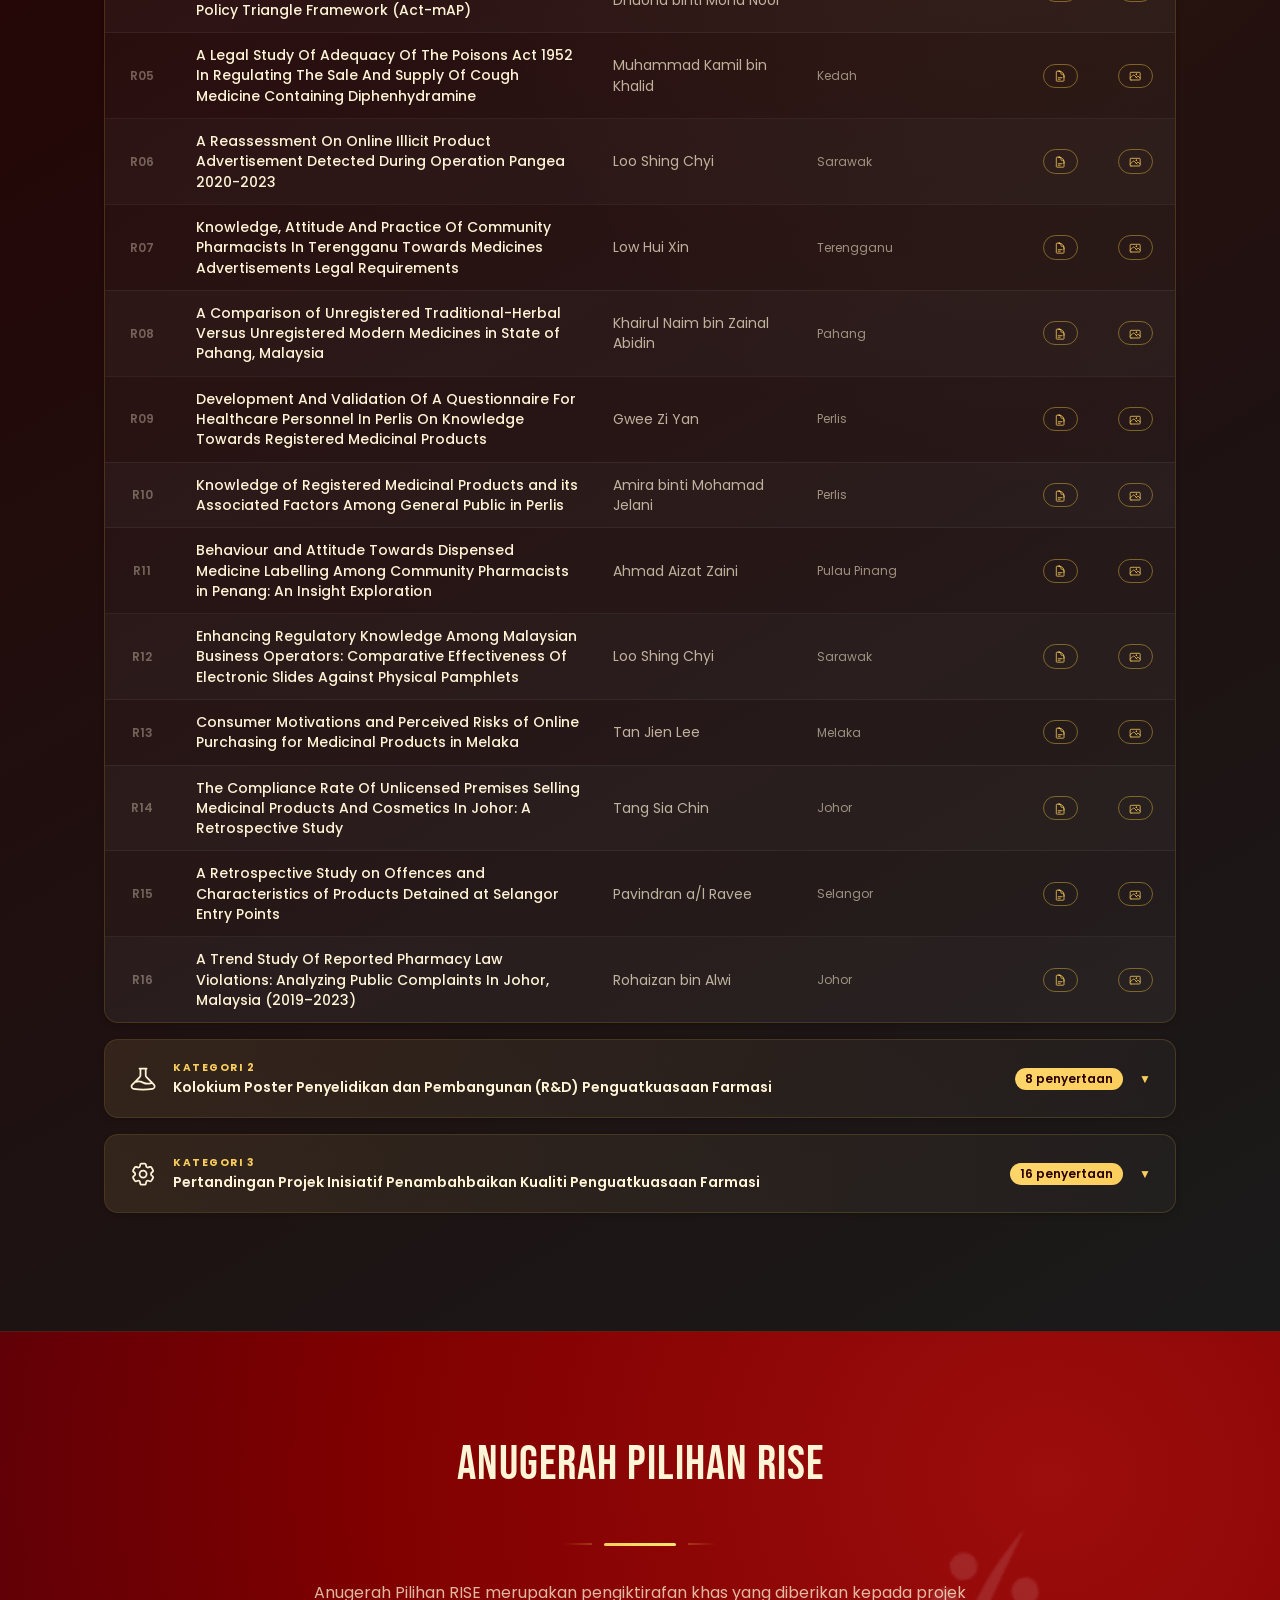
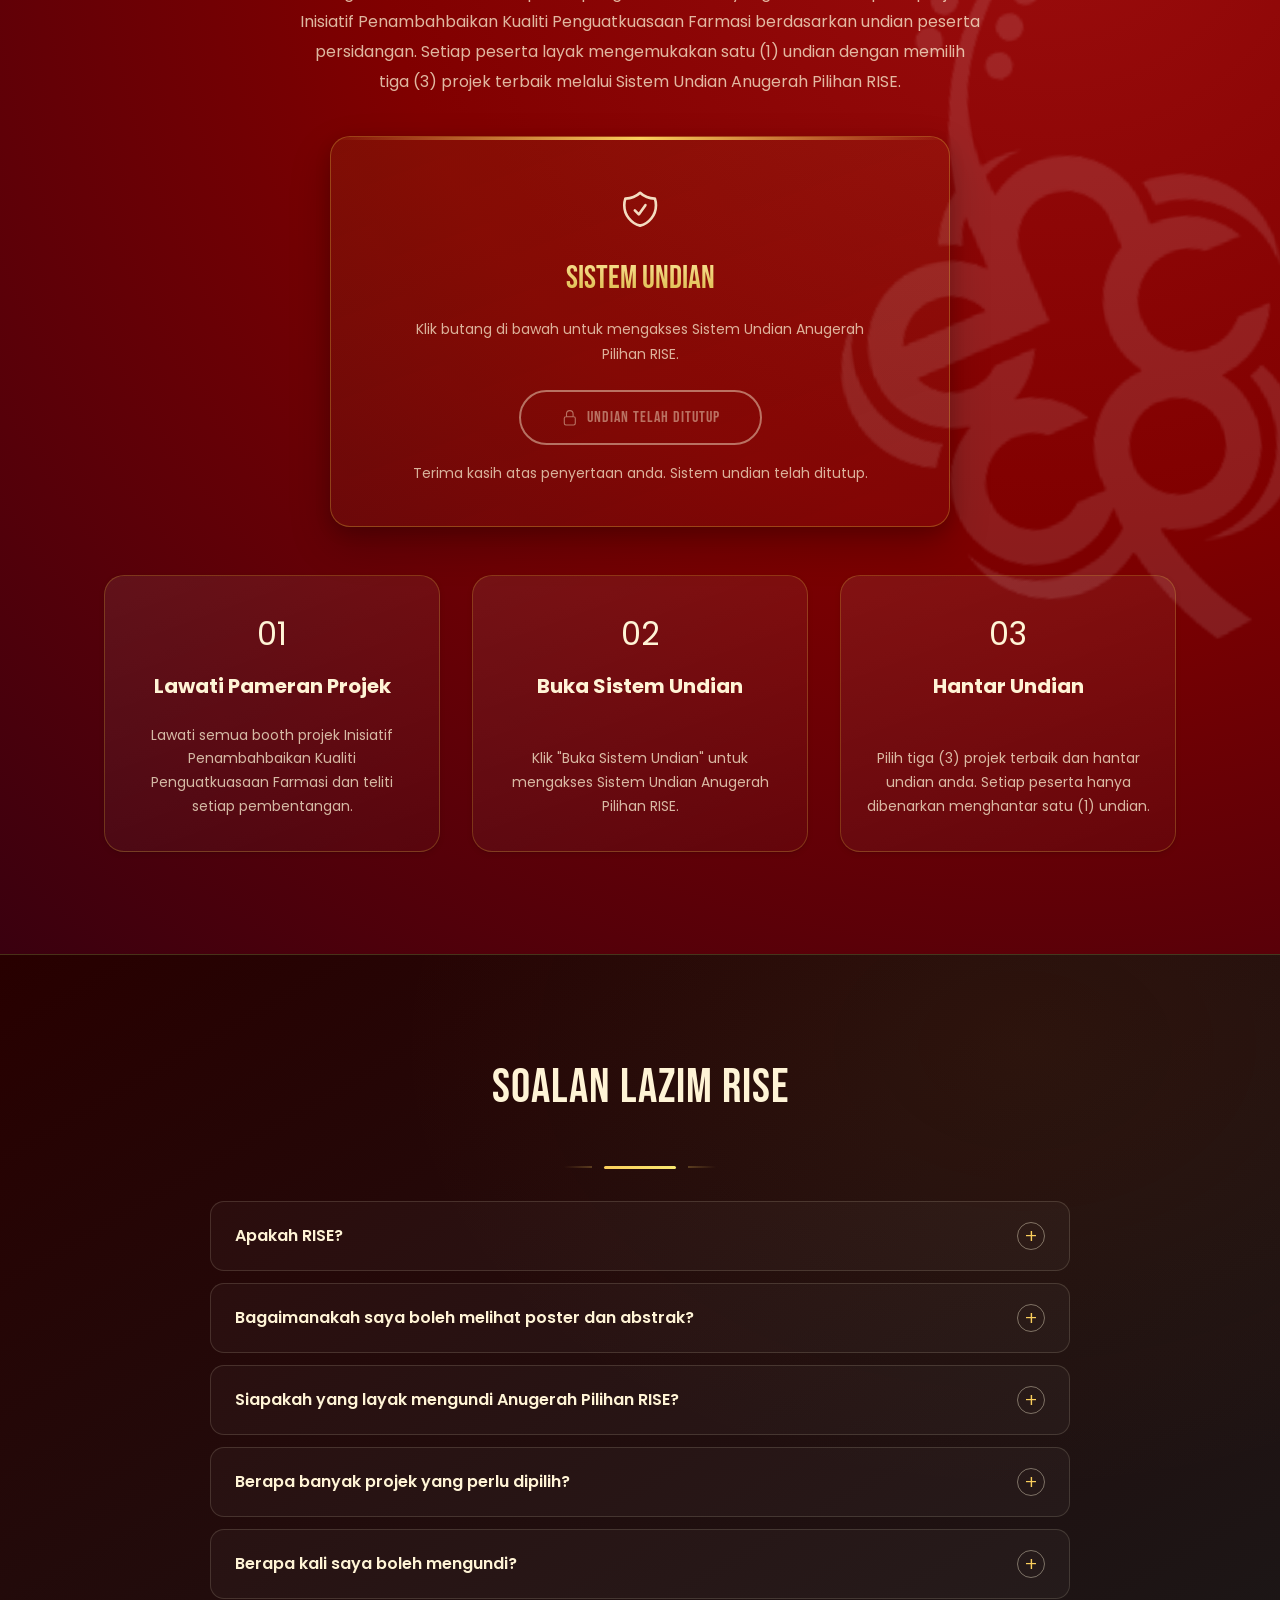
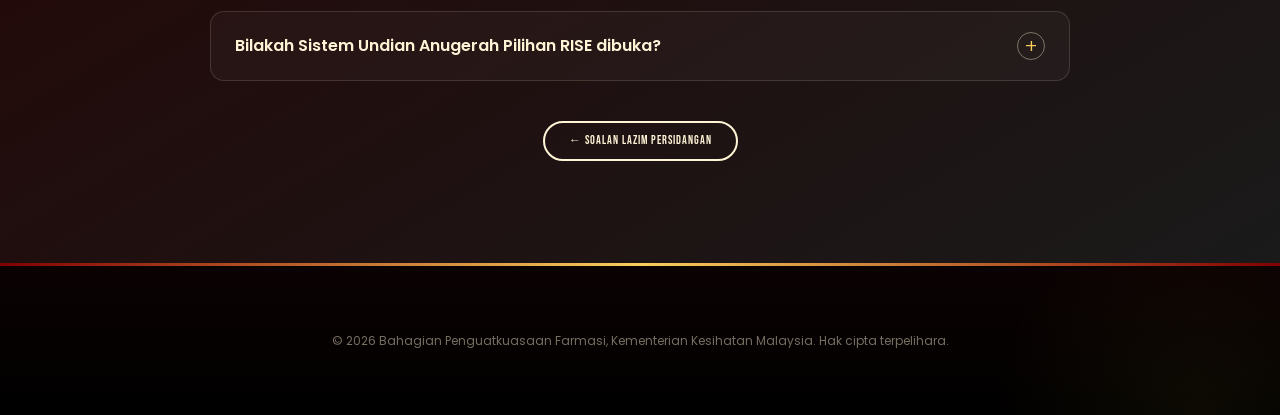
==== commit 0838ed06: "content(rise): update objectives 1 & 3 with R&D/QIIs wording (EN + BM)" ====
--- a/rise.html
+++ b/rise.html
@@ -233,8 +233,8 @@
         <ol class="rise-objectives" role="list">
           <li>
             <p>
-              <span data-lang="ms">Memupuk budaya penyelidikan, pembangunan dan inovasi dalam kalangan pegawai penguatkuasaan farmasi.</span>
-              <span data-lang="en">To foster a culture of research, development and innovation among pharmacy enforcement officers.</span>
+              <span data-lang="ms">Memupuk budaya penyelidikan dan pembangunan (R&amp;D) dan inisiatif penambahbaikan kualiti (QIIs) dalam kalangan pegawai penguatkuasaan farmasi.</span>
+              <span data-lang="en">To foster a culture of research and development (R&amp;D) and quality improvement initiatives (QIIs) among pharmacy enforcement officers.</span>
             </p>
           </li>
           <li>
@@ -245,8 +245,8 @@
           </li>
           <li>
             <p>
-              <span data-lang="ms">Menggalakkan serta mengiktiraf penyelidikan dan inisiatif penambahbaikan kualiti yang menyumbang kepada kecemerlangan dan transformasi penguatkuasaan farmasi.</span>
-              <span data-lang="en">To encourage and recognise research and quality improvement initiatives that contribute to excellence and the transformation of pharmacy enforcement.</span>
+              <span data-lang="ms">Menggalakkan serta mengiktiraf projek R&amp;D dan QIIs yang menyumbang kepada kecemerlangan dan transformasi penguatkuasaan farmasi.</span>
+              <span data-lang="en">To encourage and recognise R&amp;D and QIIs projects that contribute to excellence and the transformation of pharmacy enforcement.</span>
             </p>
           </li>
         </ol>
--- a/assets/css/main.css
+++ b/assets/css/main.css
@@ -880,8 +880,11 @@
 /* Even rhythm: fixed-pixel gaps between all three lines (em-based gaps
    scale with each line's font size and were visibly uneven). */
 .hero__title .l1 {
-  font-size: clamp(1.3rem, 4.2vw, 2.75rem);
-  letter-spacing: 0.08em;
+  /* SAME font size as l3 (Jenayah Farmaseutikal). "Persidangan Kebangsaan"
+     has more letters, so we tighten the tracking (0.03em vs l3's 0.06em) to
+     pull its WIDTH in — left & right edges align → clean square block. */
+  font-size: clamp(1.6rem, 5.6vw, 3.75rem);
+  letter-spacing: 0.03em;
   line-height: 1;
   color: rgba(var(--clr-cream-rgb), 0.92);
   margin-bottom: clamp(8px, 1.4vw, 14px);
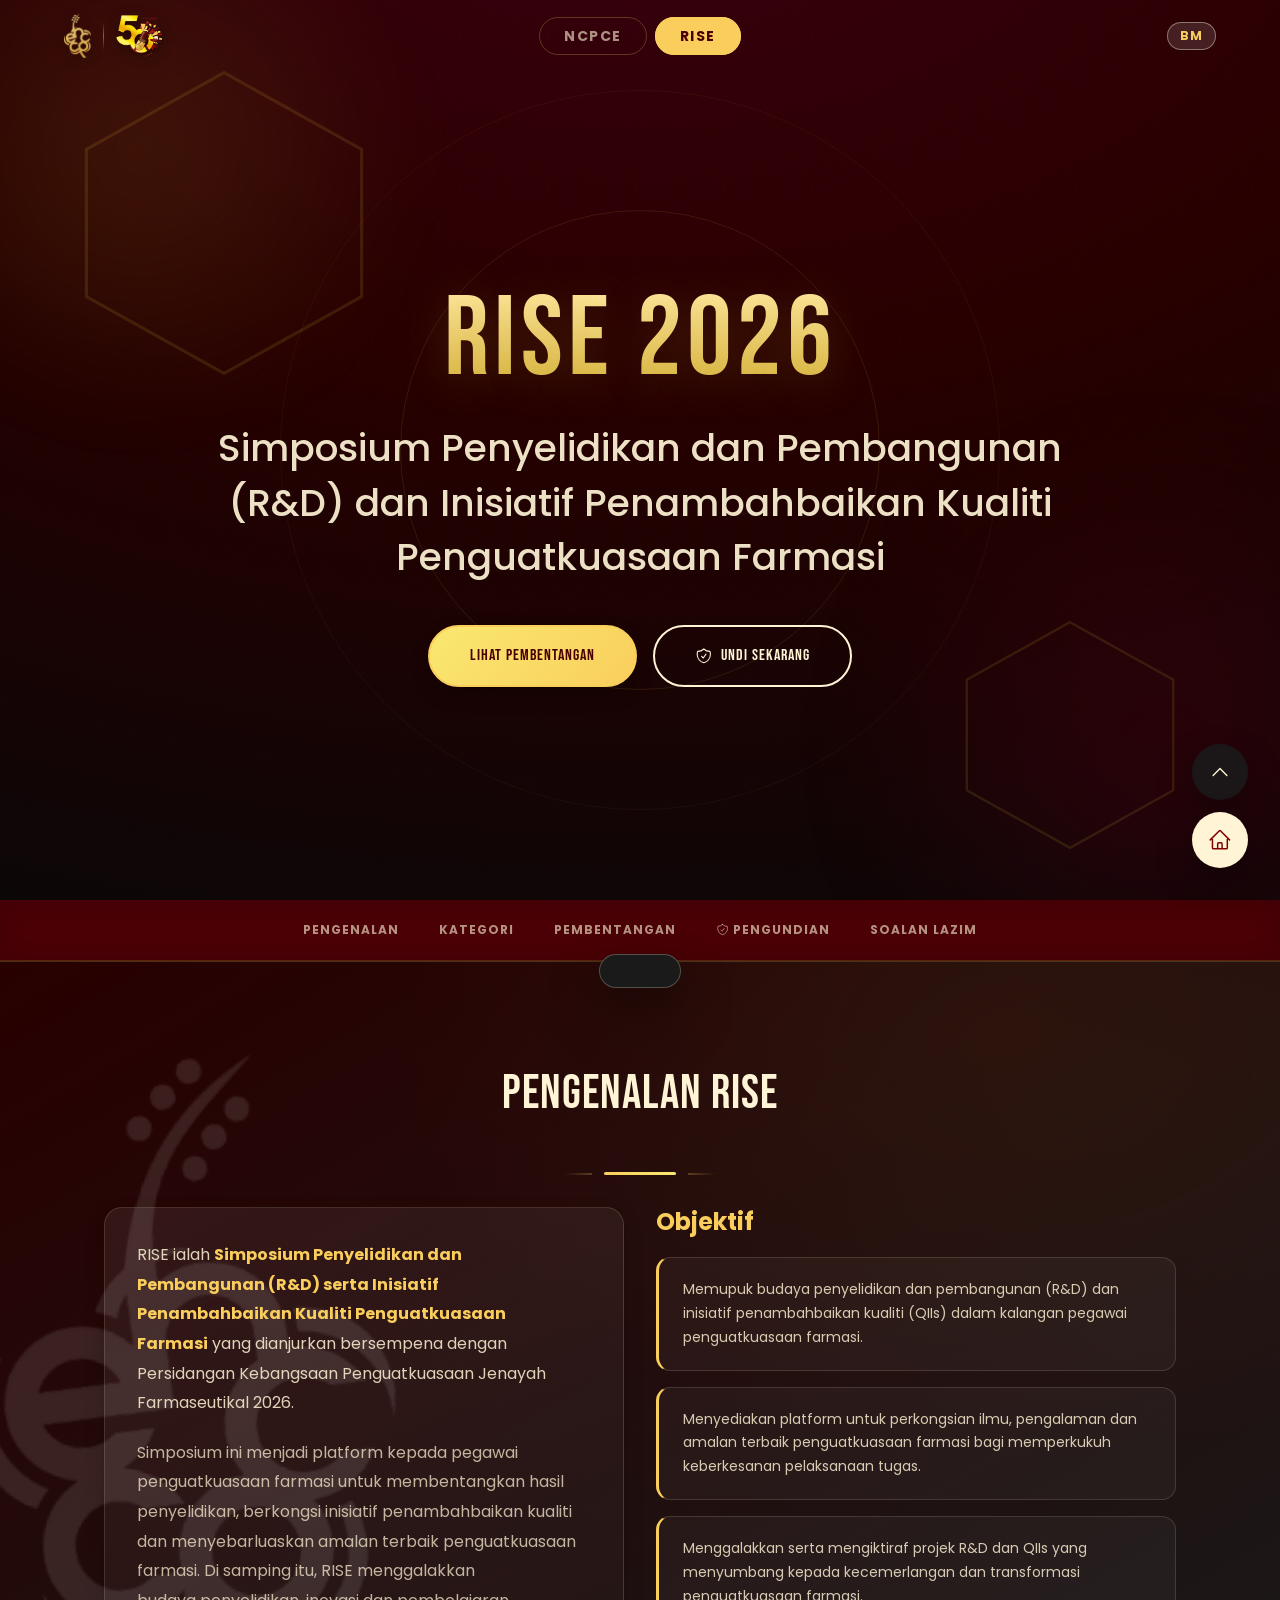
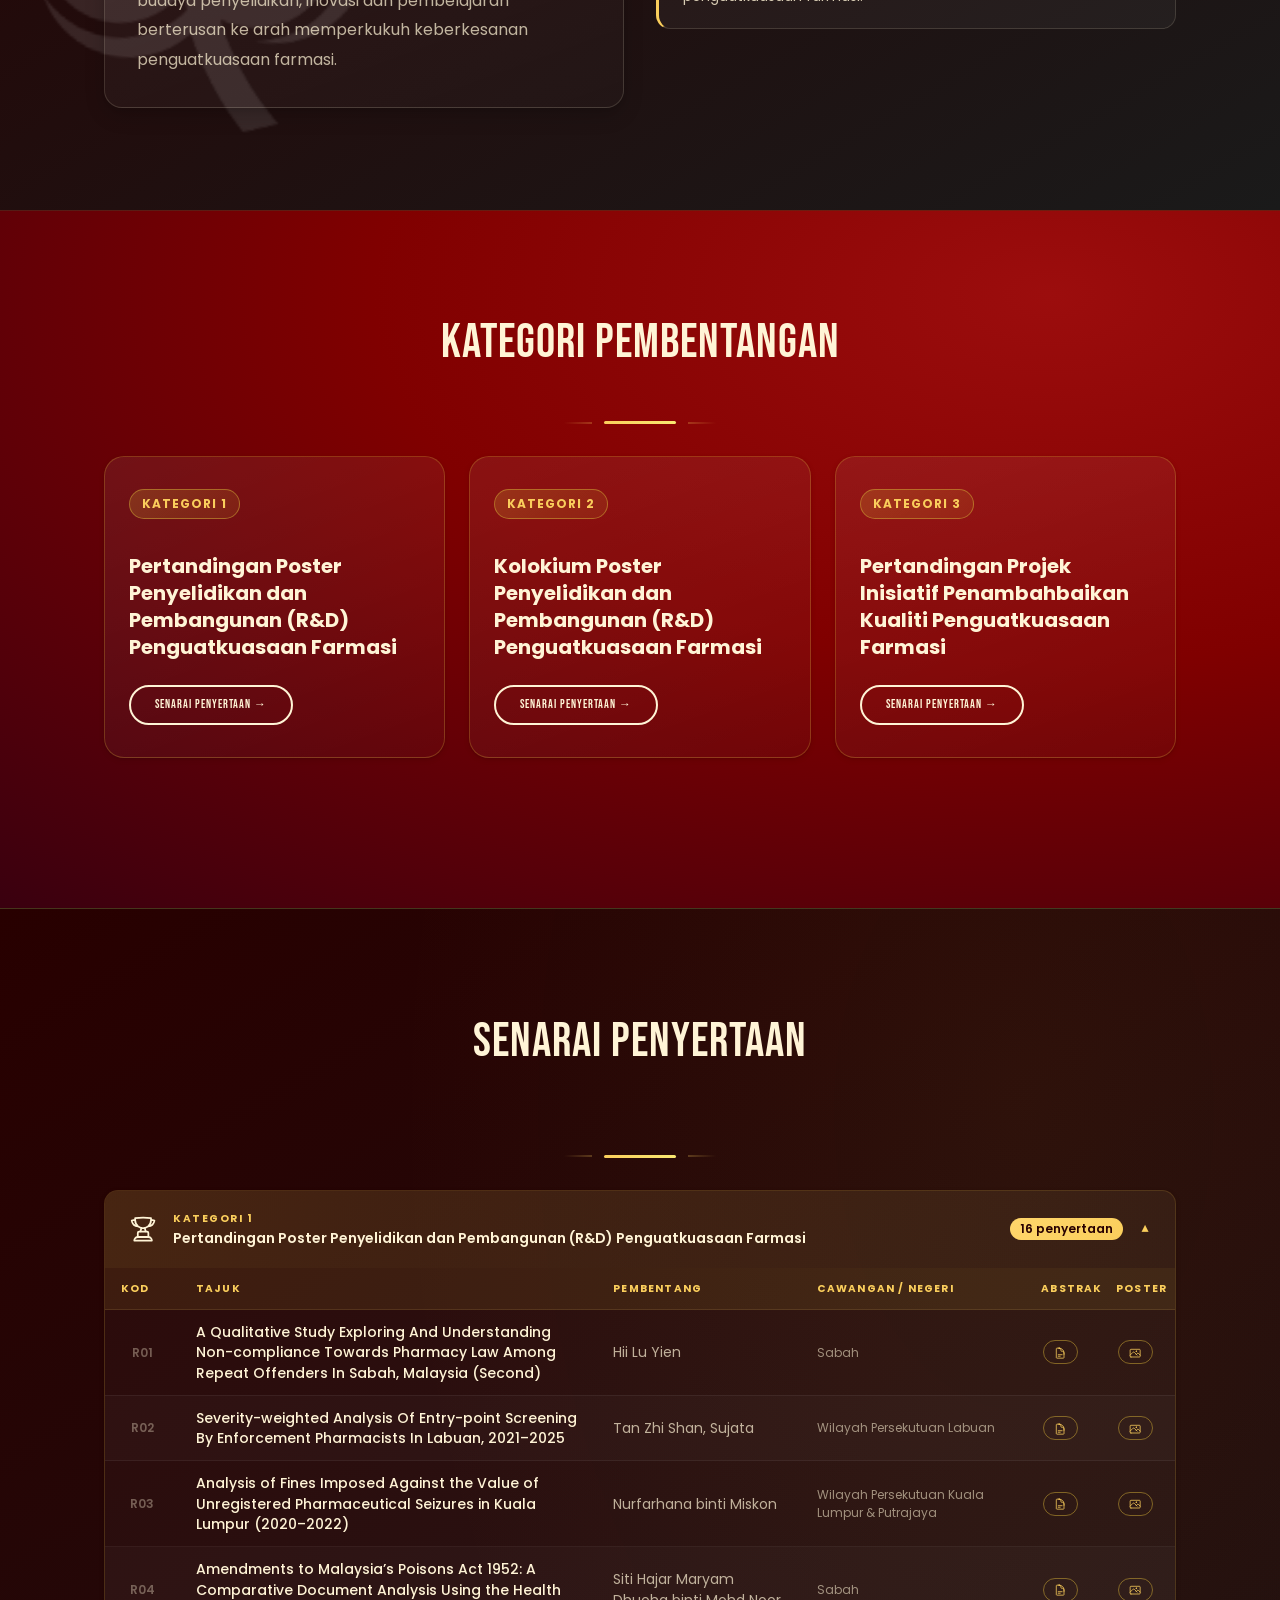
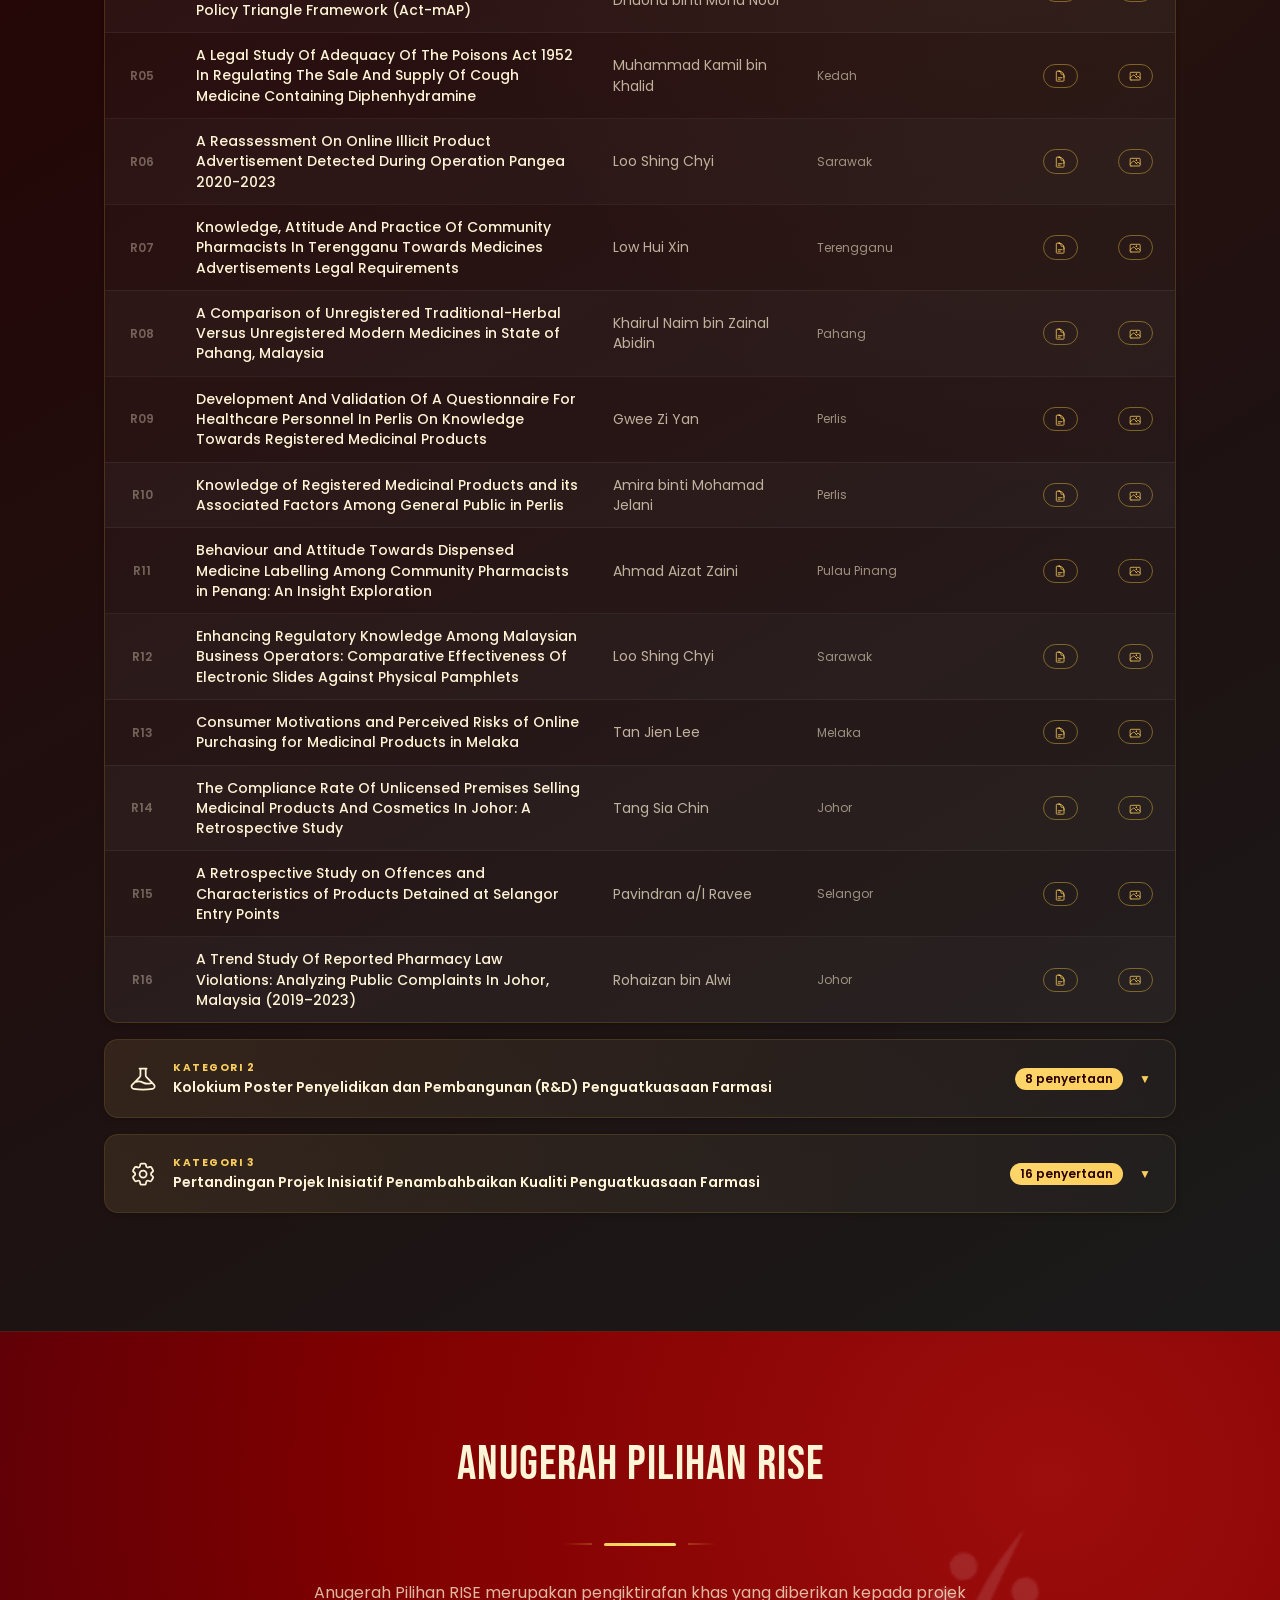
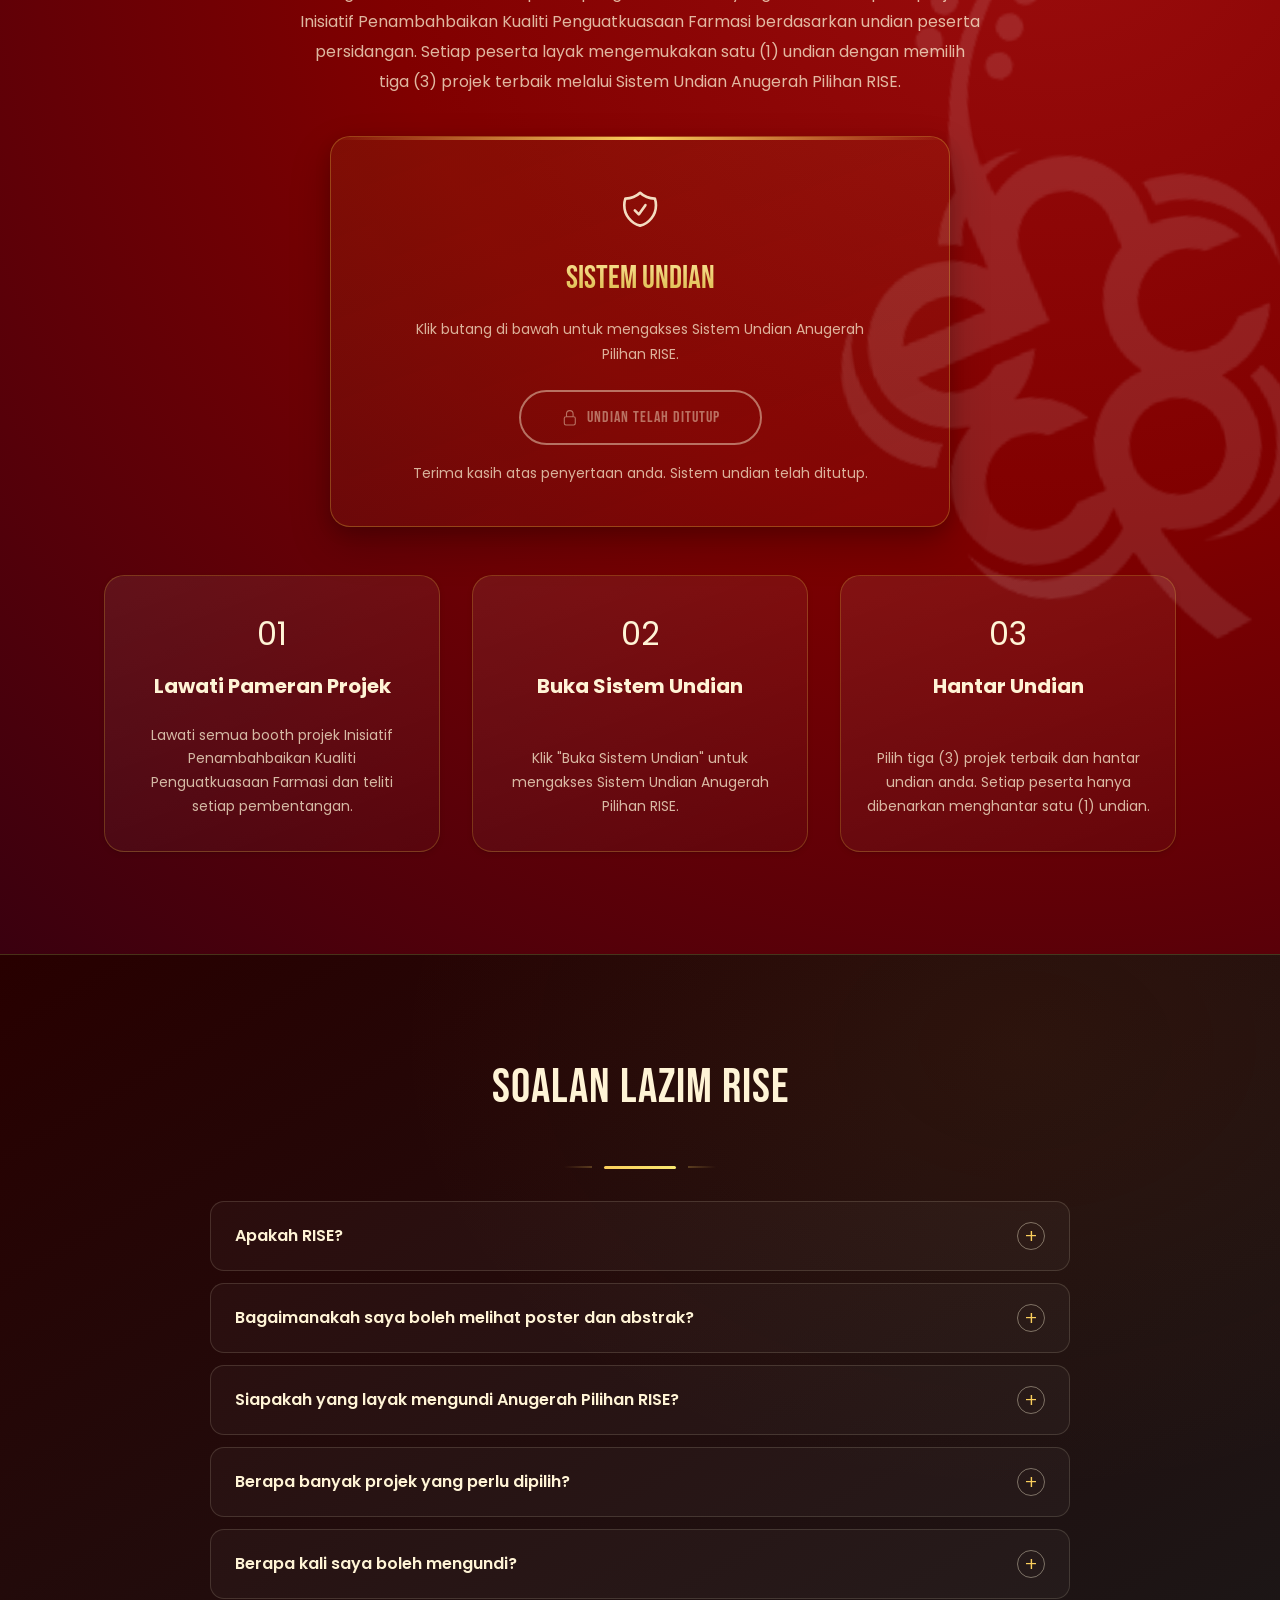
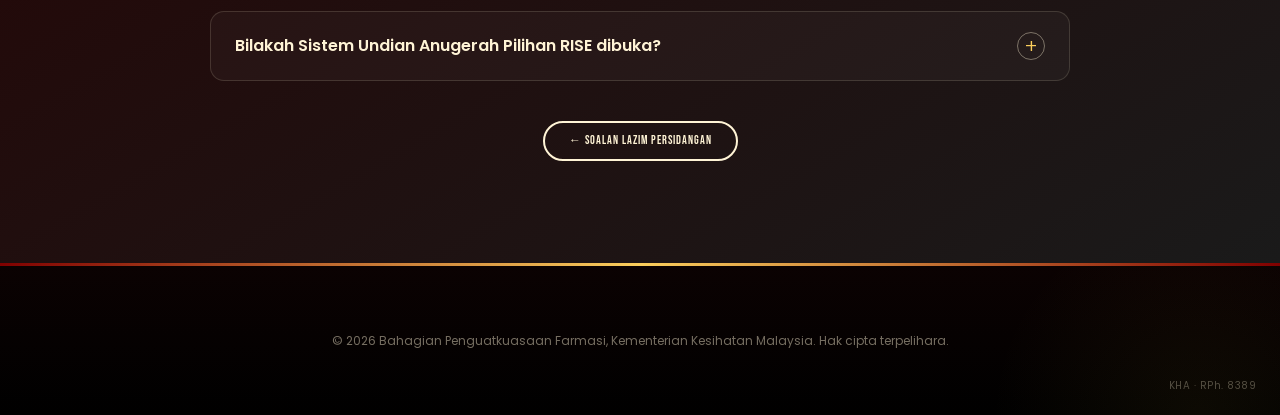
==== commit 5c4eb16f: "chore(footer): add discreet developer mark (KHA · RPh. 8389) bottom-right" ====
--- a/rise.html
+++ b/rise.html
@@ -423,6 +423,8 @@
       </p>
     </div>
 
+    <span class="footer__mark" aria-hidden="true">KHA &middot; RPh. 8389</span>
+
   </div>
 </footer>
 
--- a/assets/css/main.css
+++ b/assets/css/main.css
@@ -3322,6 +3322,30 @@
   color: rgba(var(--clr-cream-rgb), 0.45);
 }
 
+/* Discreet developer mark — bottom-right corner; copyright stays centred. */
+.footer__mark {
+  position: absolute;
+  right: var(--sp-6);
+  bottom: var(--sp-5);
+  z-index: 2;
+  font-size: 0.62rem;
+  letter-spacing: 0.5px;
+  color: rgba(var(--clr-cream-rgb), 0.3);
+  user-select: none;
+  pointer-events: none;
+}
+@media (max-width: 768px) {
+  /* On mobile it flows below the copyright, centred, to avoid overlap. */
+  .footer__mark {
+    position: static;
+    display: block;
+    right: auto;
+    bottom: auto;
+    margin-top: var(--sp-5);
+    text-align: center;
+  }
+}
+
 .footer__meta {
   font-size: var(--fs-xs);
   color: rgba(var(--clr-cream-rgb), 0.3);
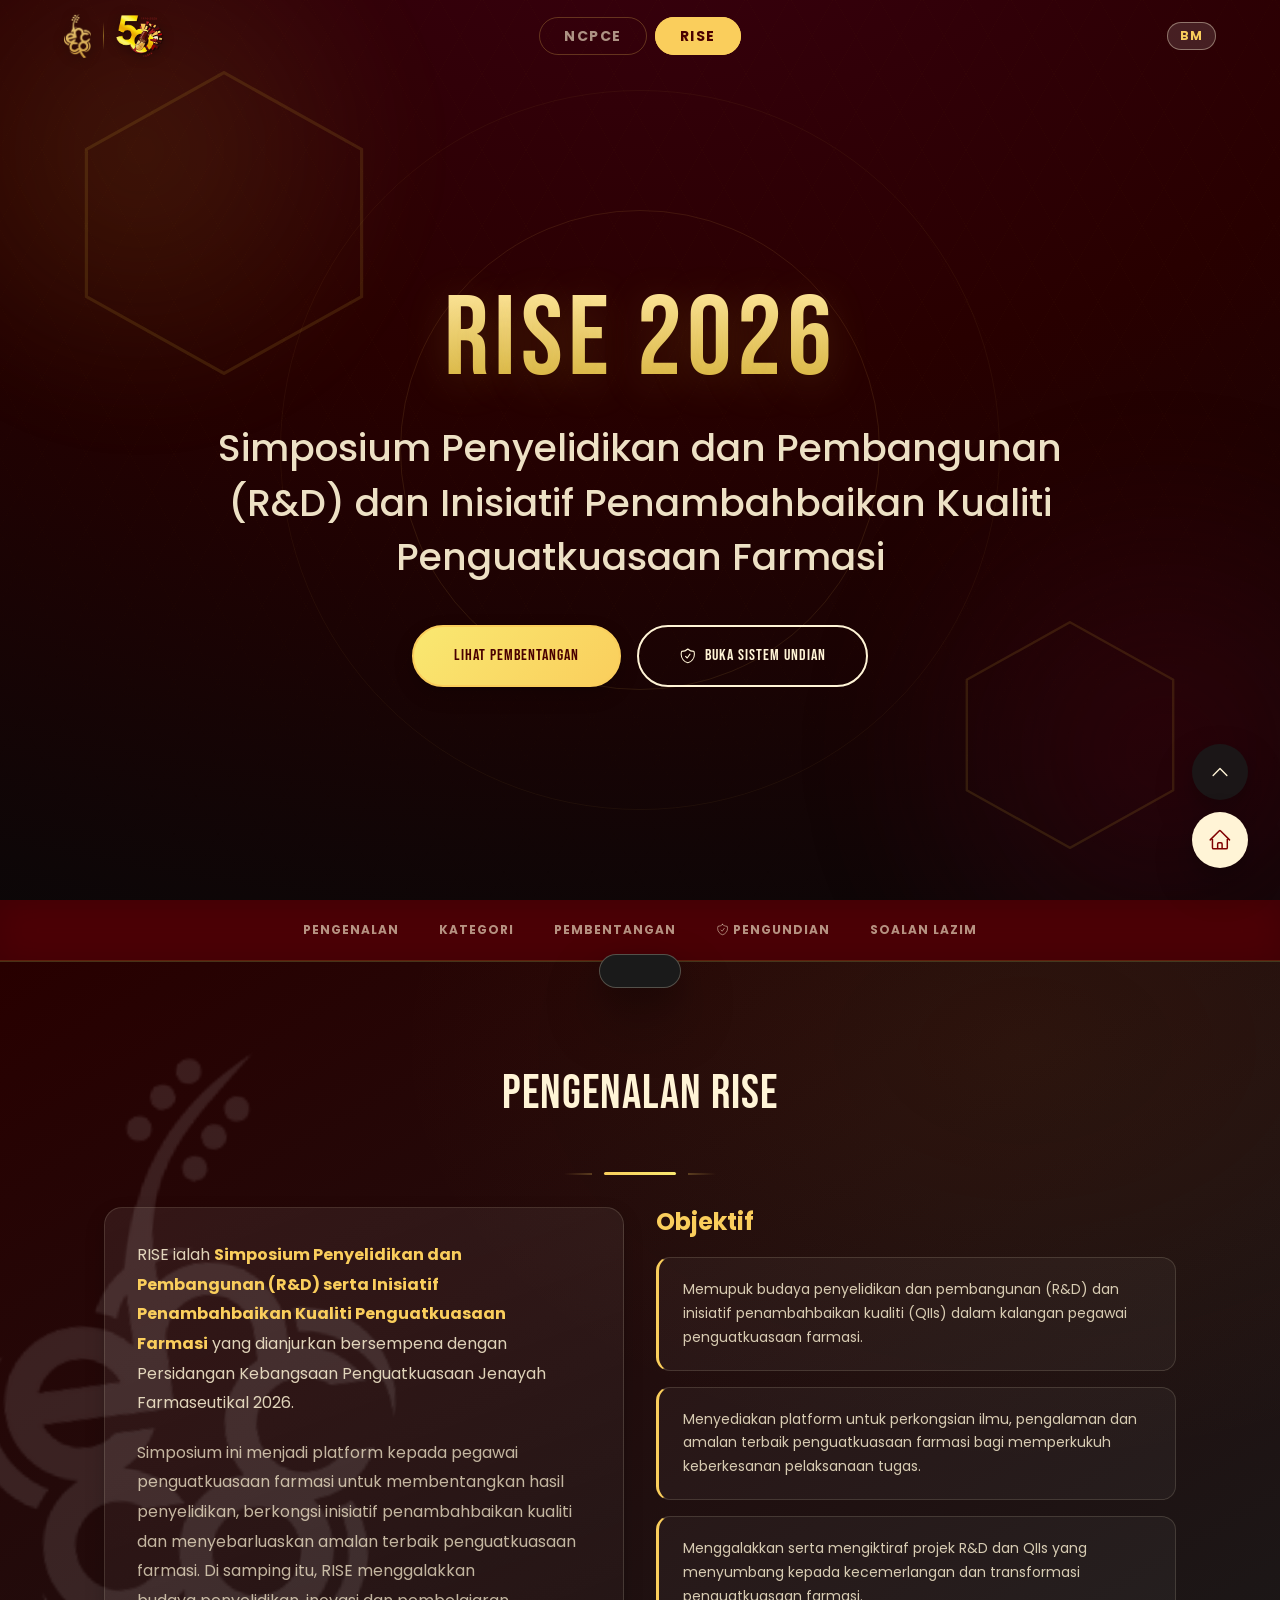
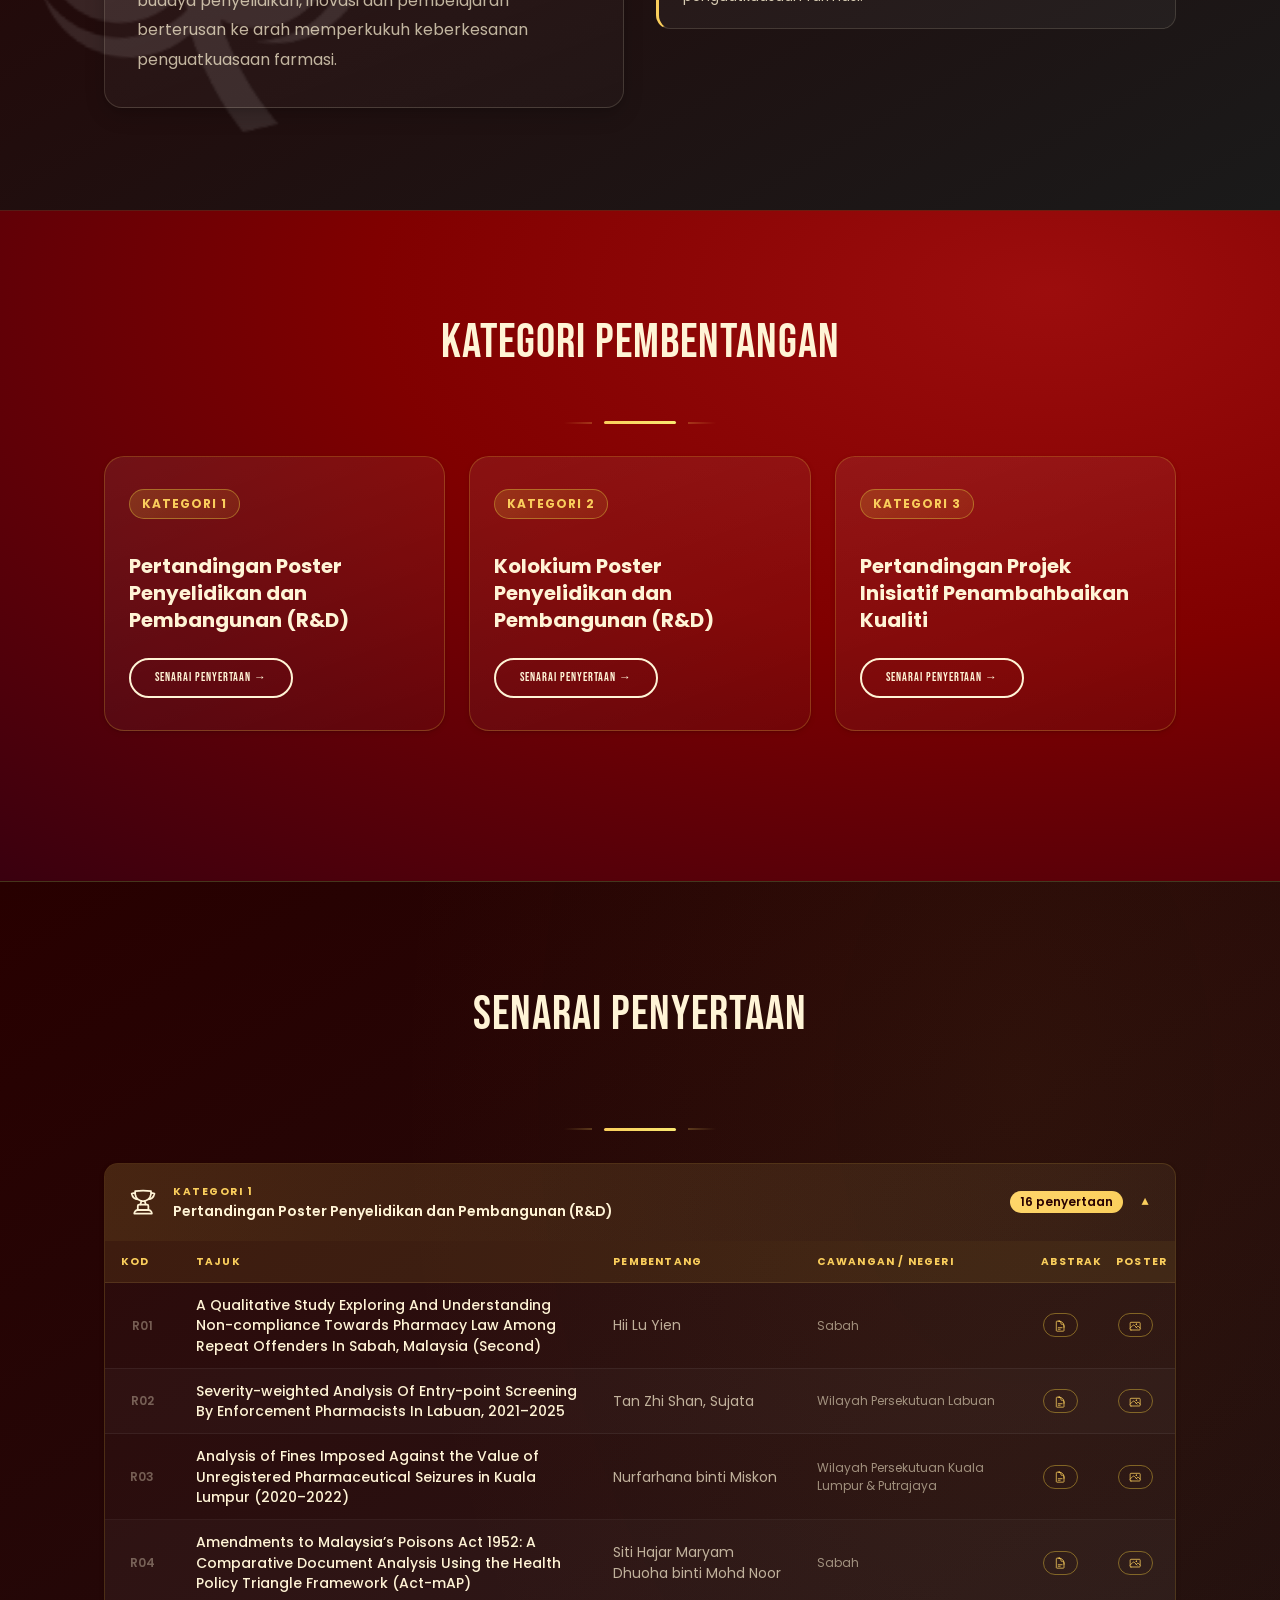
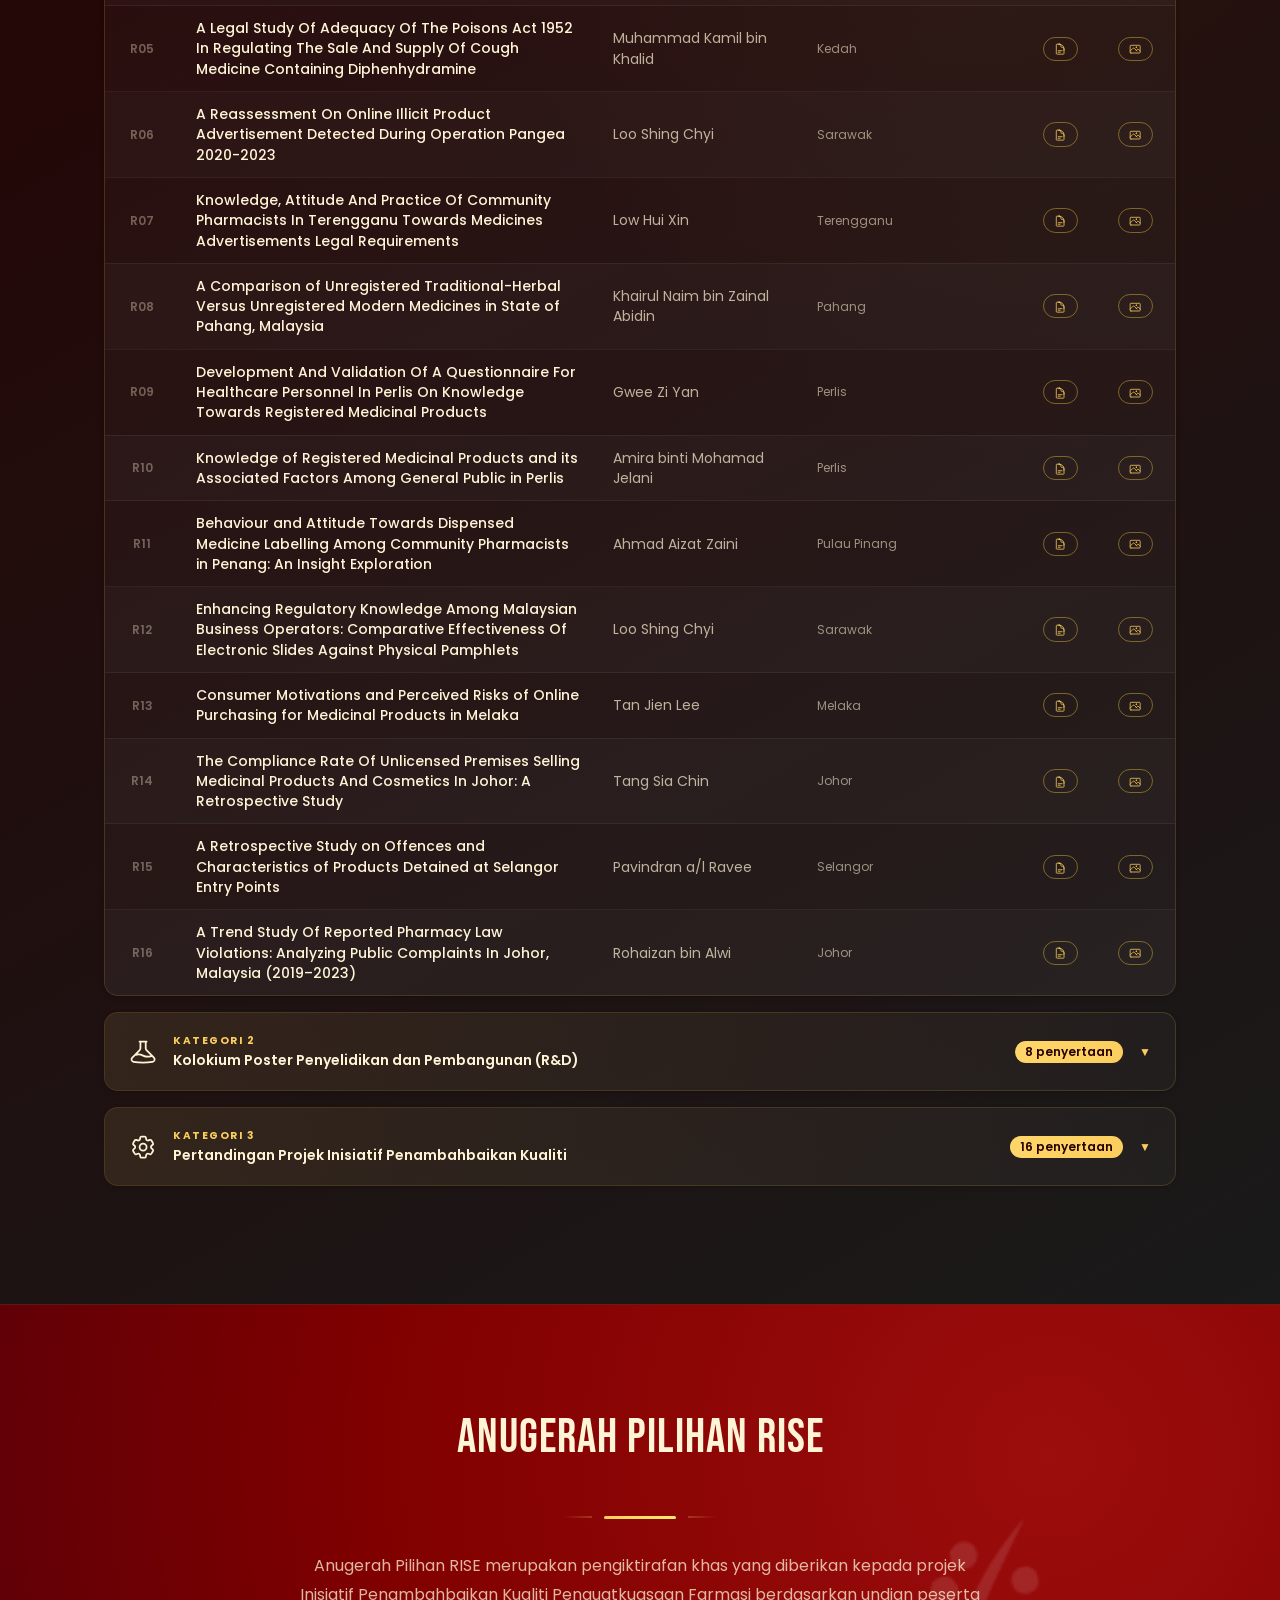
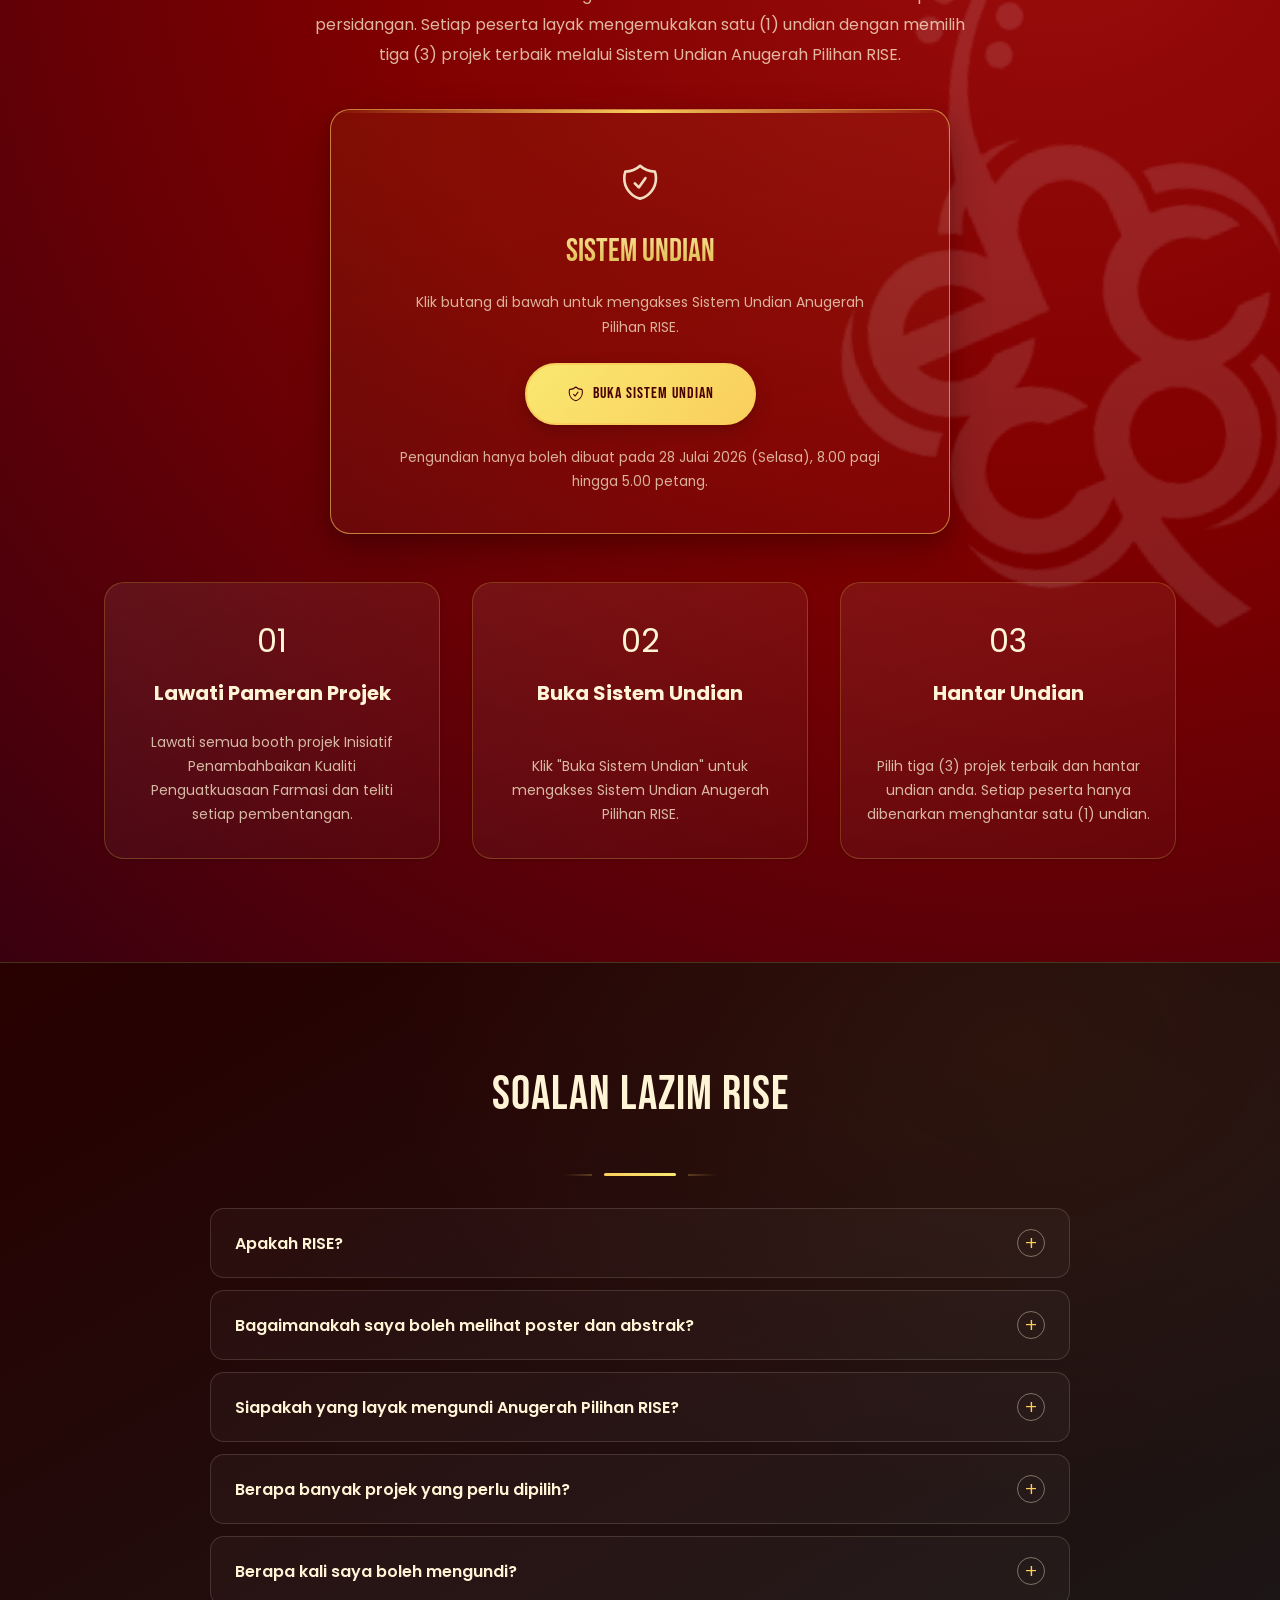
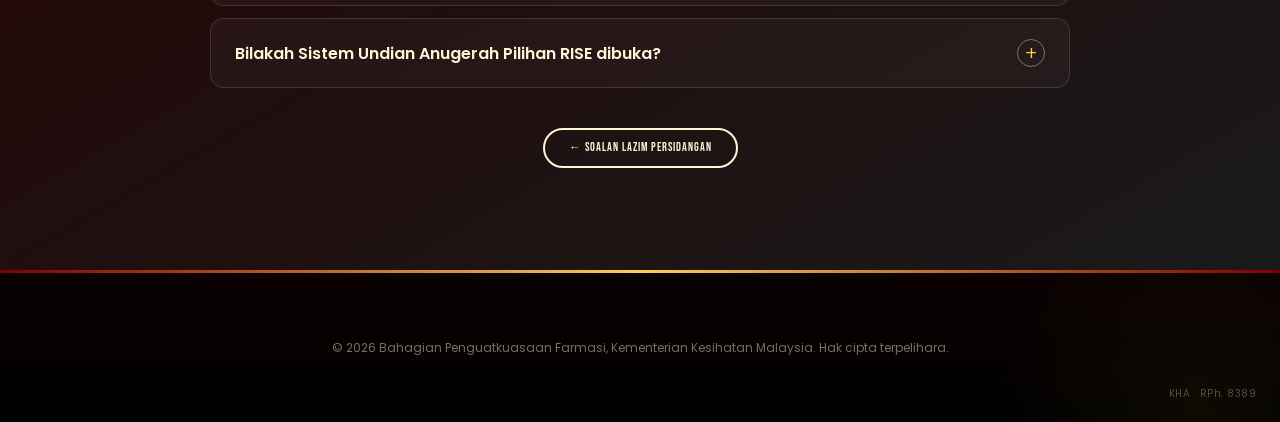
==== commit dd67e2d6: "content(voting): rename button to 'Buka Sistem Undian', bilingual stub, shorten note (EN+BM)" ====
--- a/rise.html
+++ b/rise.html
@@ -156,8 +156,8 @@
       </a>
       <a href="#rise-voting" class="btn btn--outline">
         <svg class="hicon" viewBox="0 0 24 24" fill="none" stroke="currentColor" stroke-width="1.5" stroke-linecap="round" stroke-linejoin="round" aria-hidden="true" focusable="false"><path d="M9 12.75L11.25 15 15 9.75m-3-7.036A11.959 11.959 0 013.598 6 11.99 11.99 0 003 9.749c0 5.592 3.824 10.29 9 11.623 5.176-1.332 9-6.03 9-11.622 0-1.31-.21-2.571-.598-3.751h-.152c-3.196 0-6.1-1.248-8.25-3.285z"/></svg>
-        <span data-lang="ms">Undi Sekarang</span>
-        <span data-lang="en">Vote Now</span>
+        <span data-lang="ms">Buka Sistem Undian</span>
+        <span data-lang="en">Open Voting System</span>
       </a>
     </div>
   </div>
--- a/assets/css/main.css
+++ b/assets/css/main.css
@@ -1522,6 +1522,13 @@
   gap: var(--sp-8);
 }
 
+/* Moderator sub-panel — a single, centred card (leader of the forum) rather
+   than a stretched full-width one. */
+#speakers-moderator-container .speaker-grid {
+  grid-template-columns: minmax(0, 340px);
+  justify-content: center;
+}
+
 .speaker-card {
   background: rgba(255,255,255,0.97);
   border-radius: var(--radius-lg);
@@ -1684,18 +1691,20 @@
 /* — Download Card — */
 .download-grid {
   display: grid;
-  grid-template-columns: repeat(auto-fit, minmax(260px, 1fr));
+  /* Cap each card so covers stay a sensible book-cover size even with just
+     one item (1fr would stretch a lone card to full width → giant). */
+  grid-template-columns: repeat(auto-fit, minmax(180px, 240px));
   gap: var(--sp-6);
+  justify-content: center;
 }
 
 .download-card {
   background: rgba(255,255,255,0.06);
   border: 1px solid rgba(var(--clr-cream-rgb), 0.2);
   border-radius: var(--radius-md);
-  padding: var(--sp-6);
-  display: flex;
-  align-items: flex-start;
-  gap: var(--sp-4);
+  overflow: hidden;
+  display: flex;
+  flex-direction: column;
   transition: var(--transition);
   color: var(--clr-cream);
 }
@@ -1707,15 +1716,47 @@
   box-shadow: var(--shadow-md);
 }
 
-.download-card__icon {
-  font-size: 2rem;
-  flex-shrink: 0;
+/* Clickable portrait cover (book / A4 ratio). The thumbnail image sits on
+   top of a fallback file-icon; if the image fails to load it is removed via
+   onerror and the icon shows through. */
+.download-card__cover {
+  position: relative;
+  display: block;
+  background: rgba(0, 0, 0, 0.28);
+  overflow: hidden;
+}
+/* Show the WHOLE cover at its natural aspect ratio (no cropping); the card
+   height follows the image — works for portrait books or landscape covers. */
+.download-card__cover-img {
+  display: block;
+  width: 100%;
+  height: auto;
+  transition: transform 0.4s var(--ease-out);
+}
+.download-card:hover .download-card__cover-img { transform: scale(1.04); }
+
+/* Fallback (no cover_url + non-Drive file, or a broken image): a fixed
+   portrait box showing the file-type icon. */
+.download-card__cover-icon { display: none; }
+.download-card__cover.is-empty,
+.download-card__cover.is-broken { aspect-ratio: 3 / 4; }
+.download-card__cover.is-empty .download-card__cover-icon,
+.download-card__cover.is-broken .download-card__cover-icon {
+  display: flex;
+  position: absolute;
+  inset: 0;
+  align-items: center;
+  justify-content: center;
   color: var(--clr-gold);
 }
+.download-card__cover-icon .hicon { width: 46px; height: 46px; }
 
 .download-card__meta {
   flex: 1;
   min-width: 0;
+  padding: var(--sp-5);
+  display: flex;
+  flex-direction: column;
 }
 
 .download-card__title {
@@ -1742,7 +1783,8 @@
   font-weight: 700;
   padding: var(--sp-1) var(--sp-3);
   border-radius: var(--radius-full);
-  margin-top: var(--sp-3);
+  margin-top: auto;
+  align-self: flex-start;
   transition: var(--transition-fast);
   text-transform: uppercase;
   letter-spacing: 0.5px;
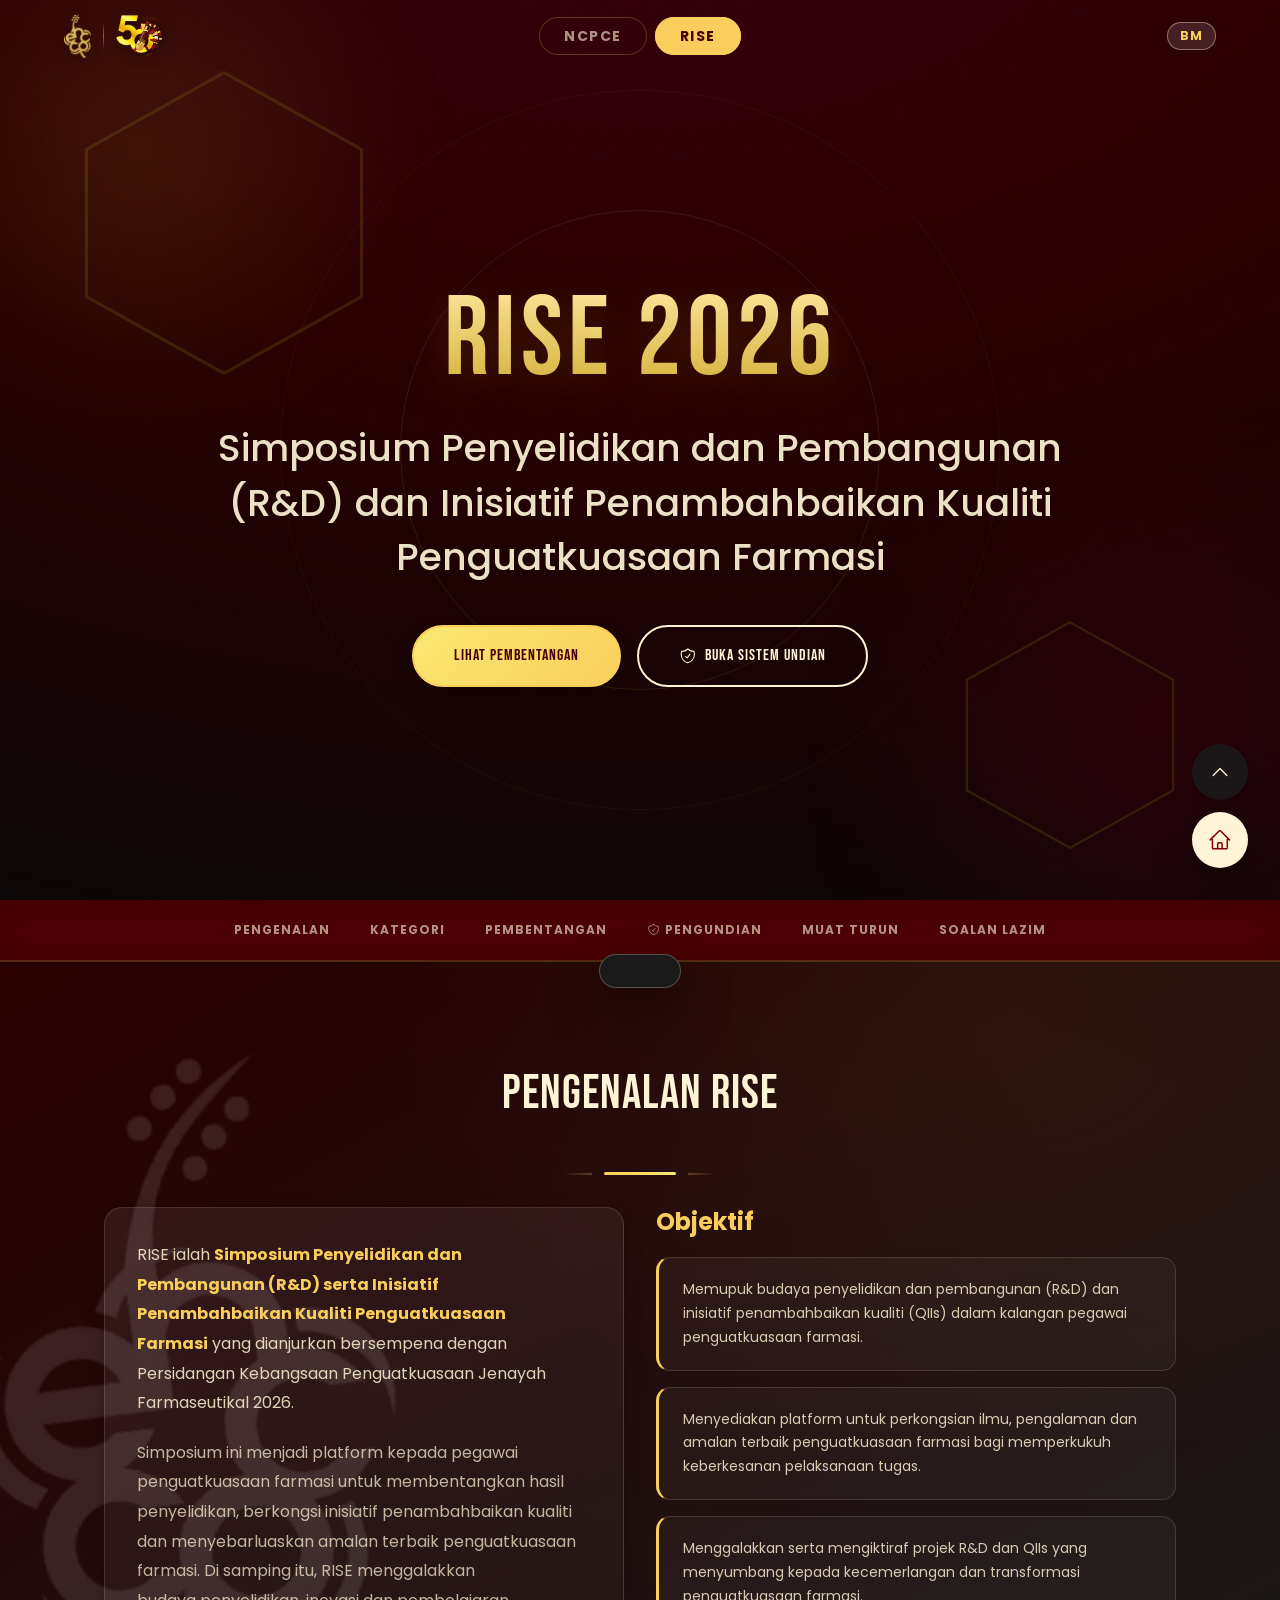
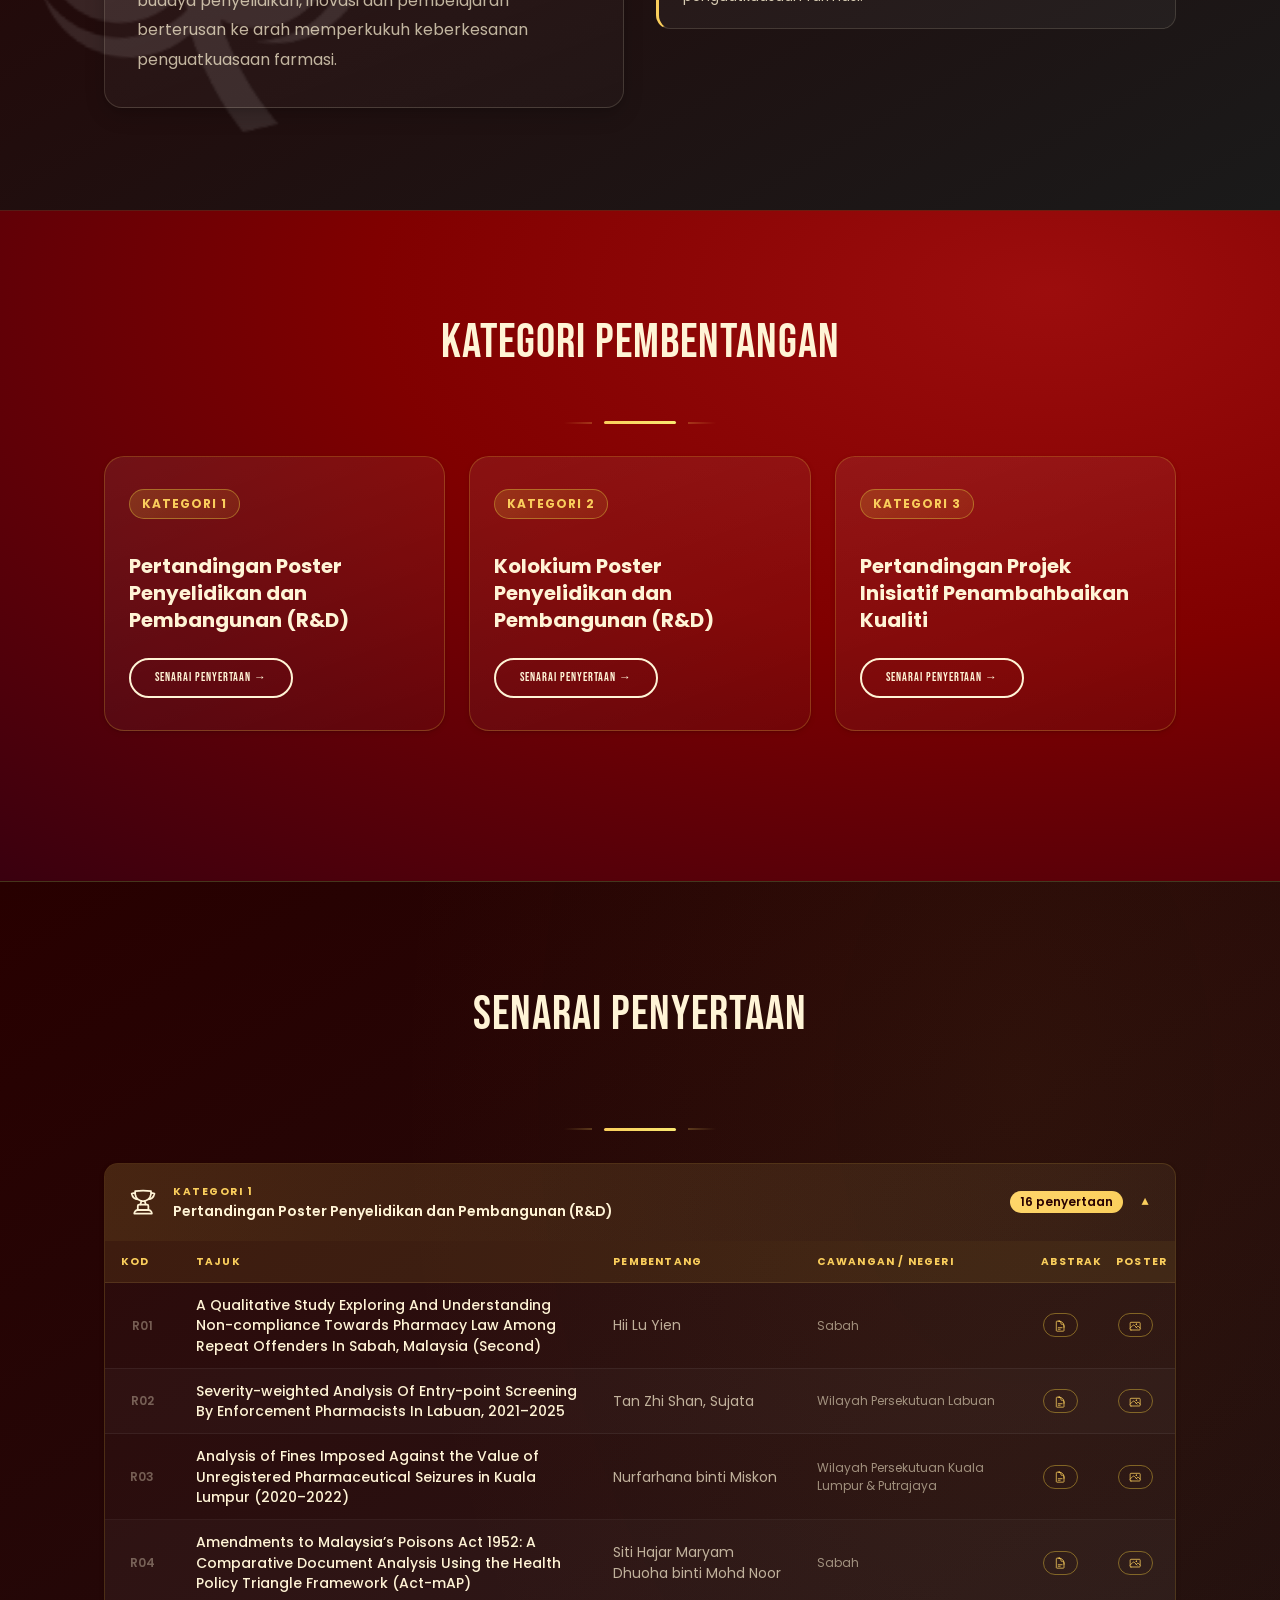
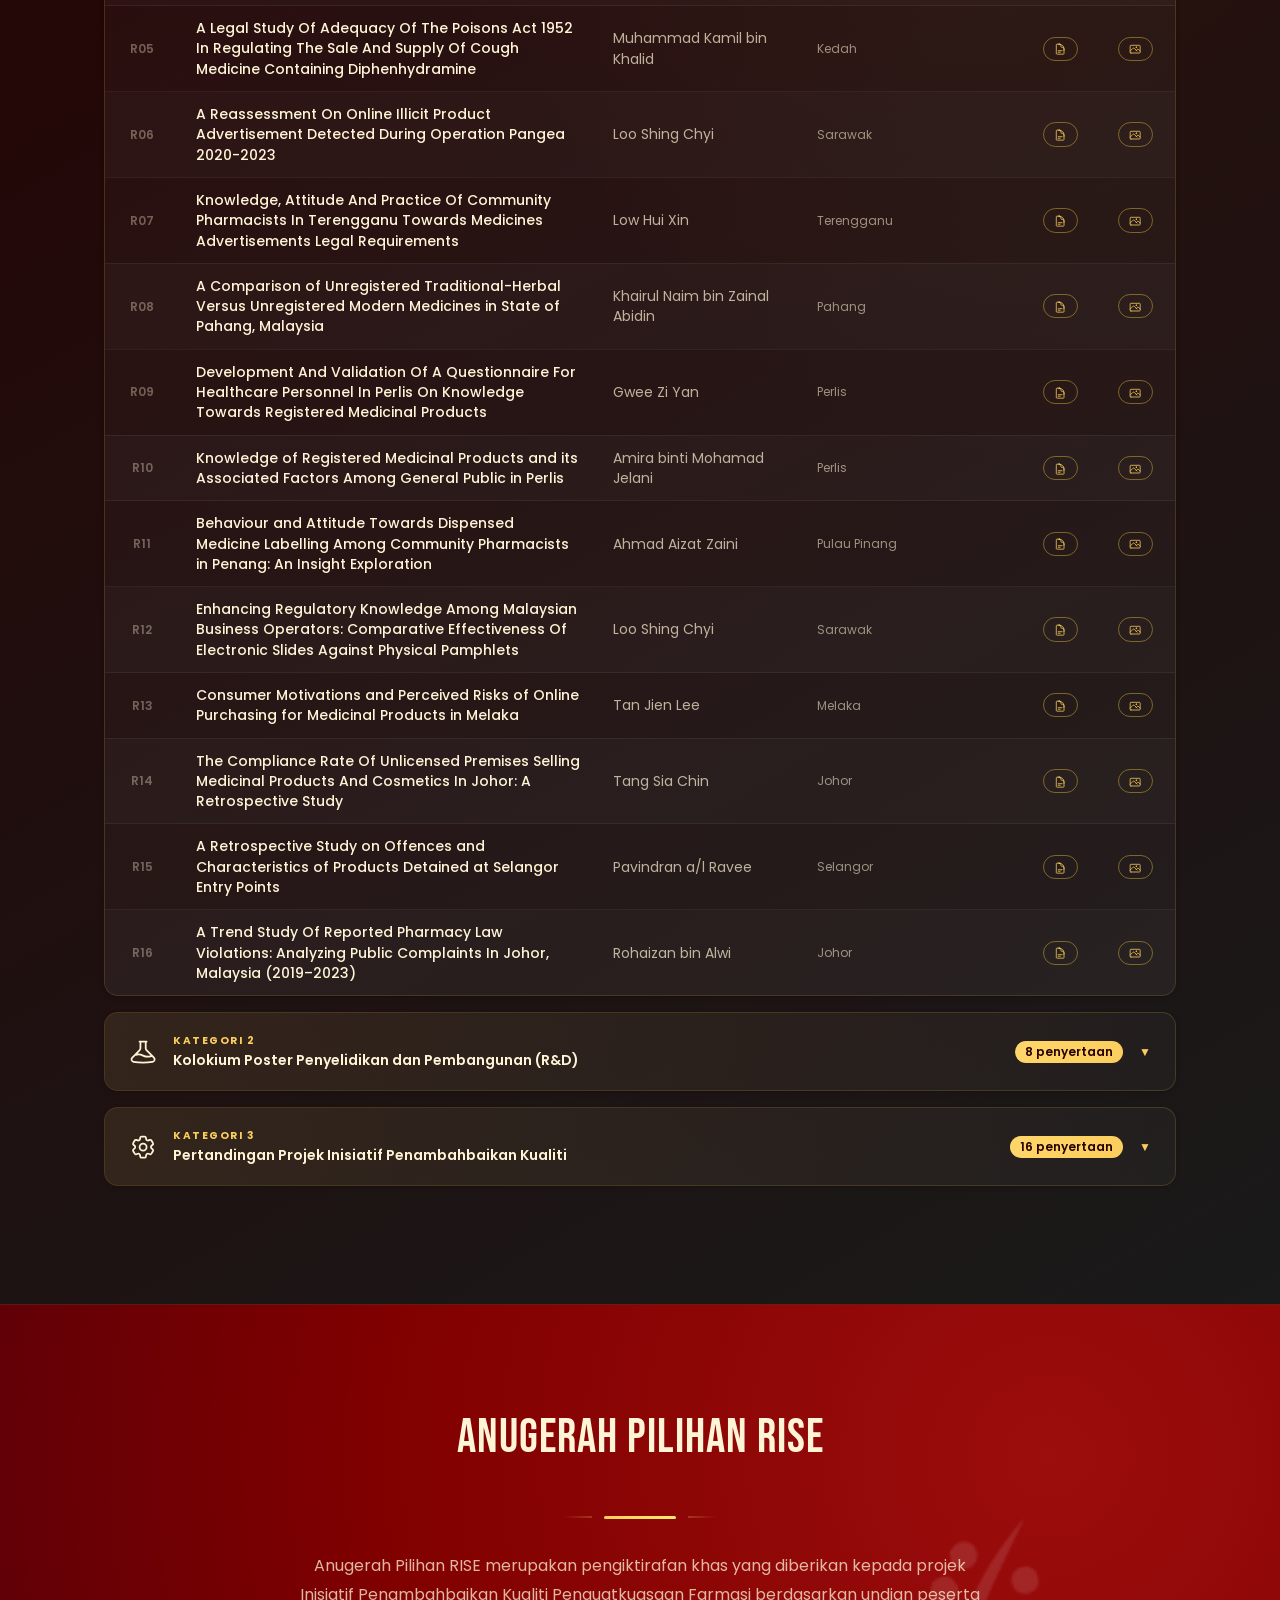
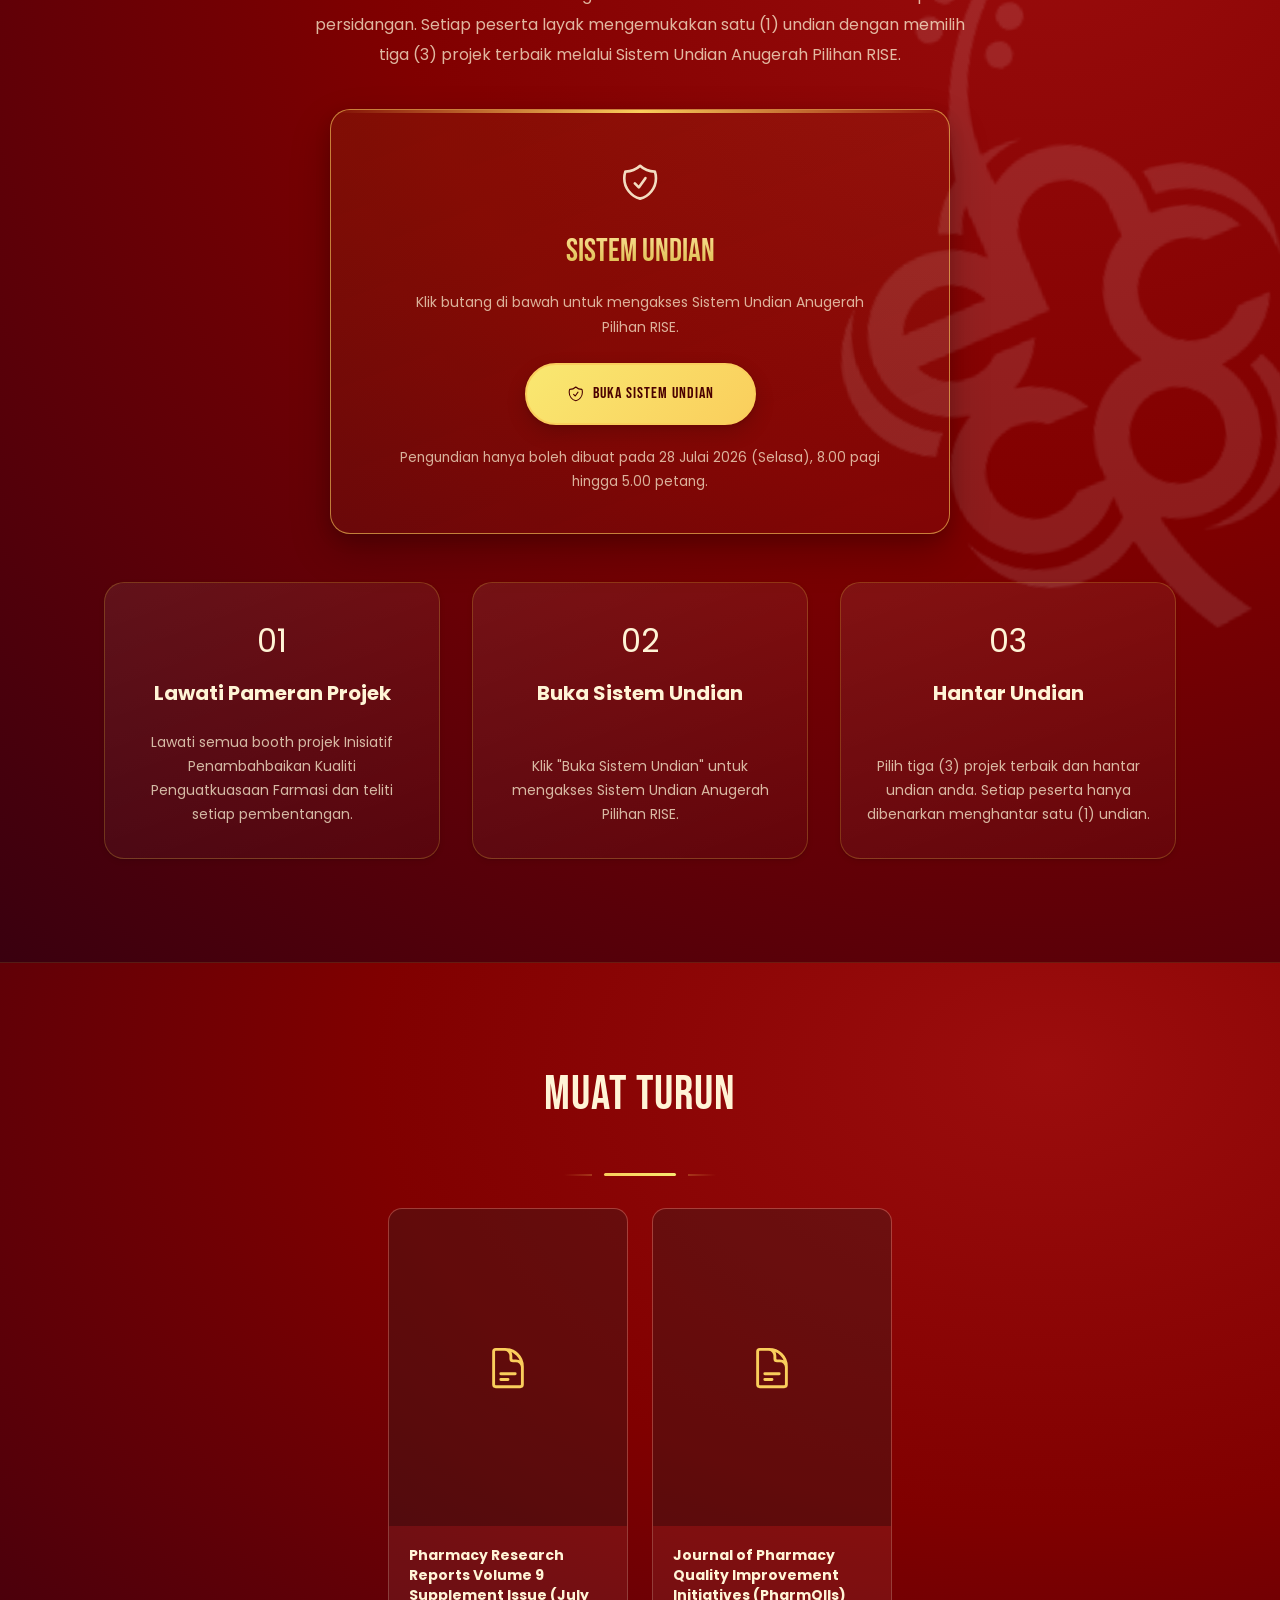
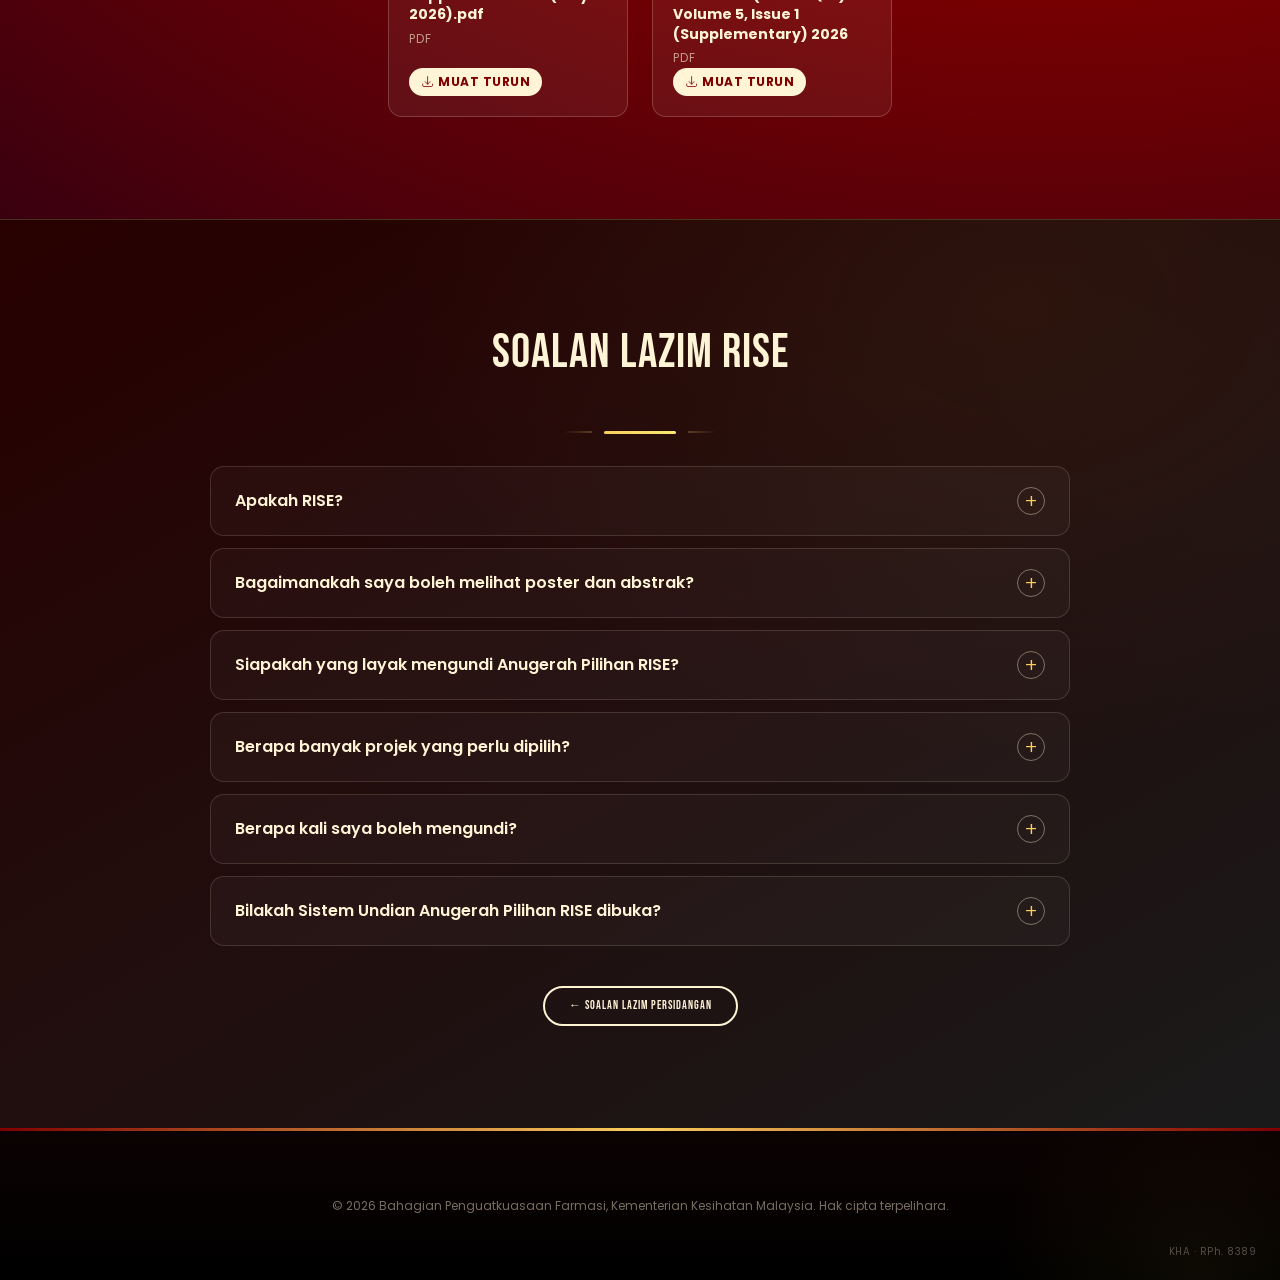
==== commit 4c91374a: "fix(rise-nav): add Downloads link to mobile drawer, gated by show_rise_downloads" ====
--- a/rise.html
+++ b/rise.html
@@ -99,6 +99,10 @@
     <a href="#rise-gallery">
       <span data-lang="ms">Pembentangan</span>
       <span data-lang="en">Presentations</span>
+    </a>
+    <a href="#rise-downloads" data-nav="rise-downloads" hidden>
+      <span data-lang="ms">Muat Turun</span>
+      <span data-lang="en">Downloads</span>
     </a>
     <a href="#rise-faq">
       <span data-lang="ms">Soalan Lazim</span>
@@ -514,7 +518,8 @@
   ]).catch(() => ({}));
   if (isSectionVisible(siteConfig, 'show_rise_downloads', false)) {
     document.getElementById('rise-downloads')?.removeAttribute('hidden');
-    document.querySelector('.rise-subnav a[data-nav="rise-downloads"]')?.removeAttribute('hidden');
+    // Reveal both the sticky sub-nav link and the mobile drawer link.
+    document.querySelectorAll('[data-nav="rise-downloads"]').forEach(el => el.removeAttribute('hidden'));
   }
 
   /* ── 5. Data renders ── */
